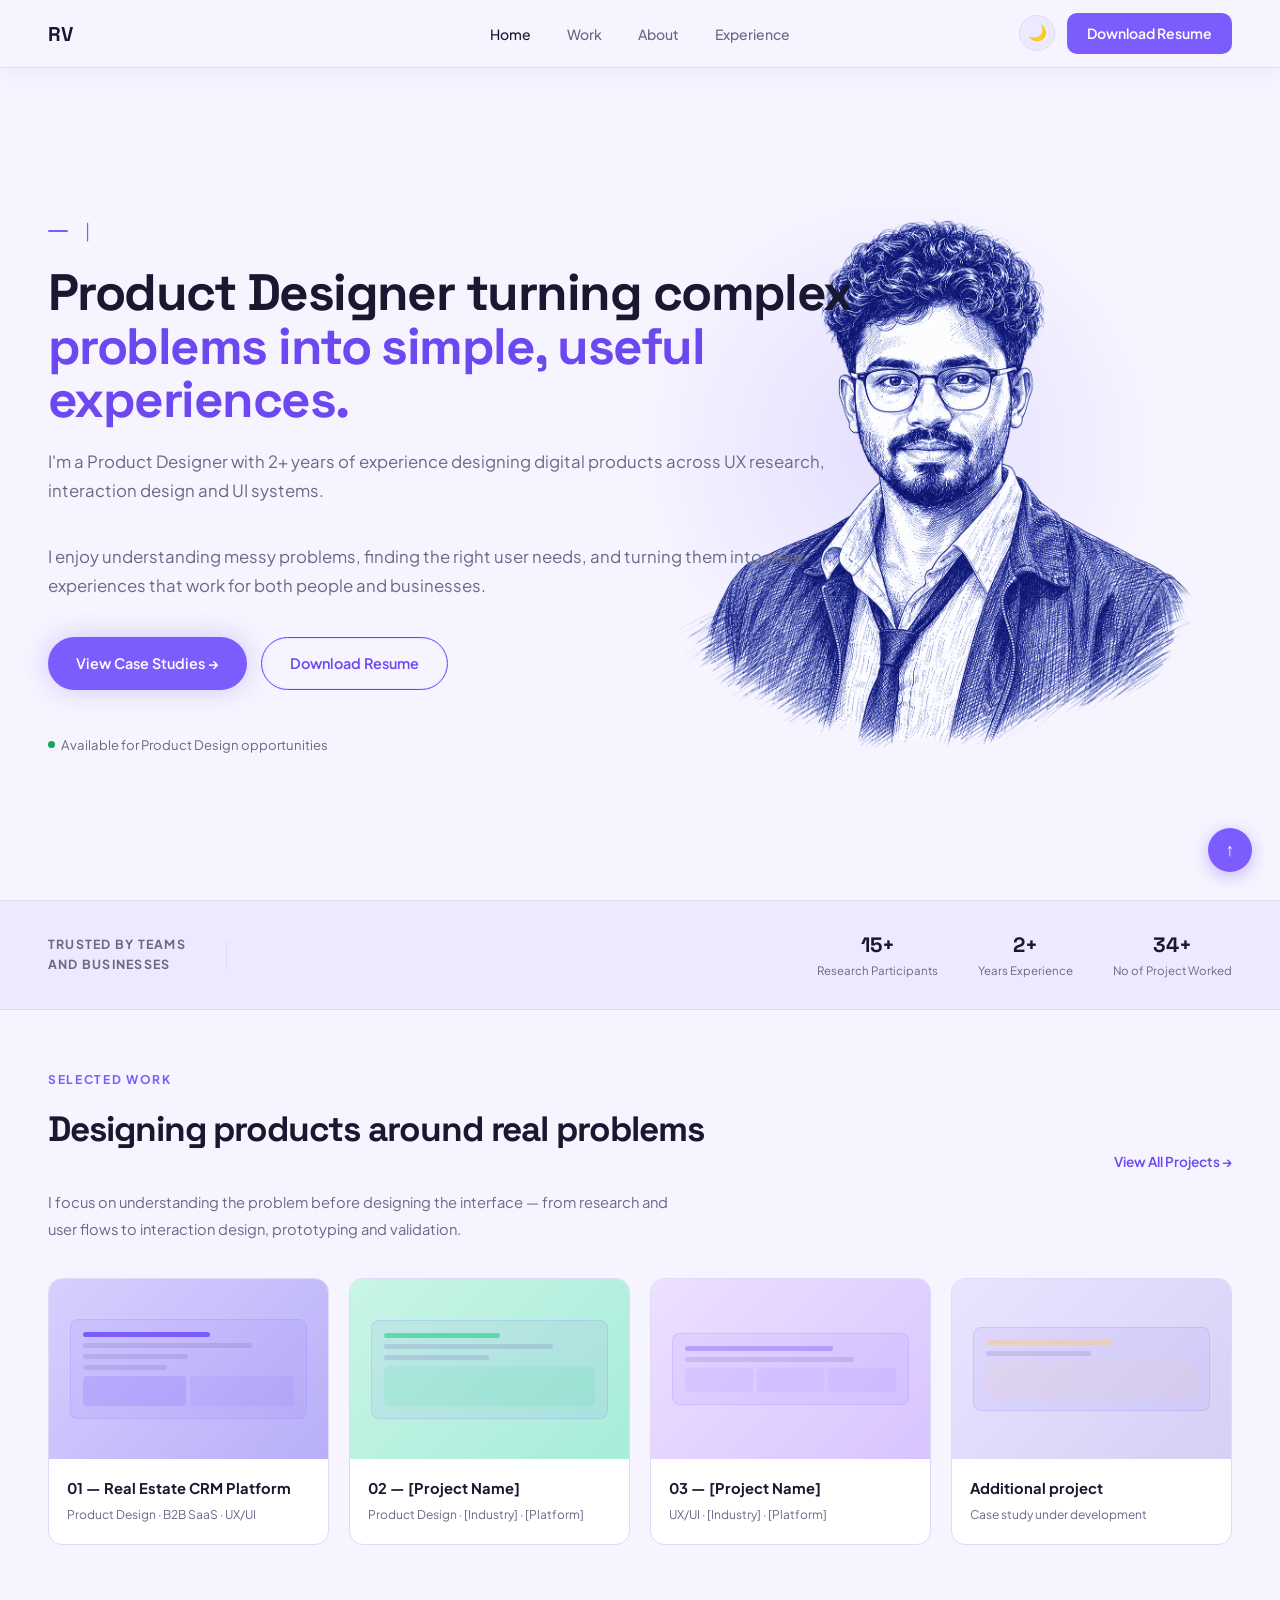
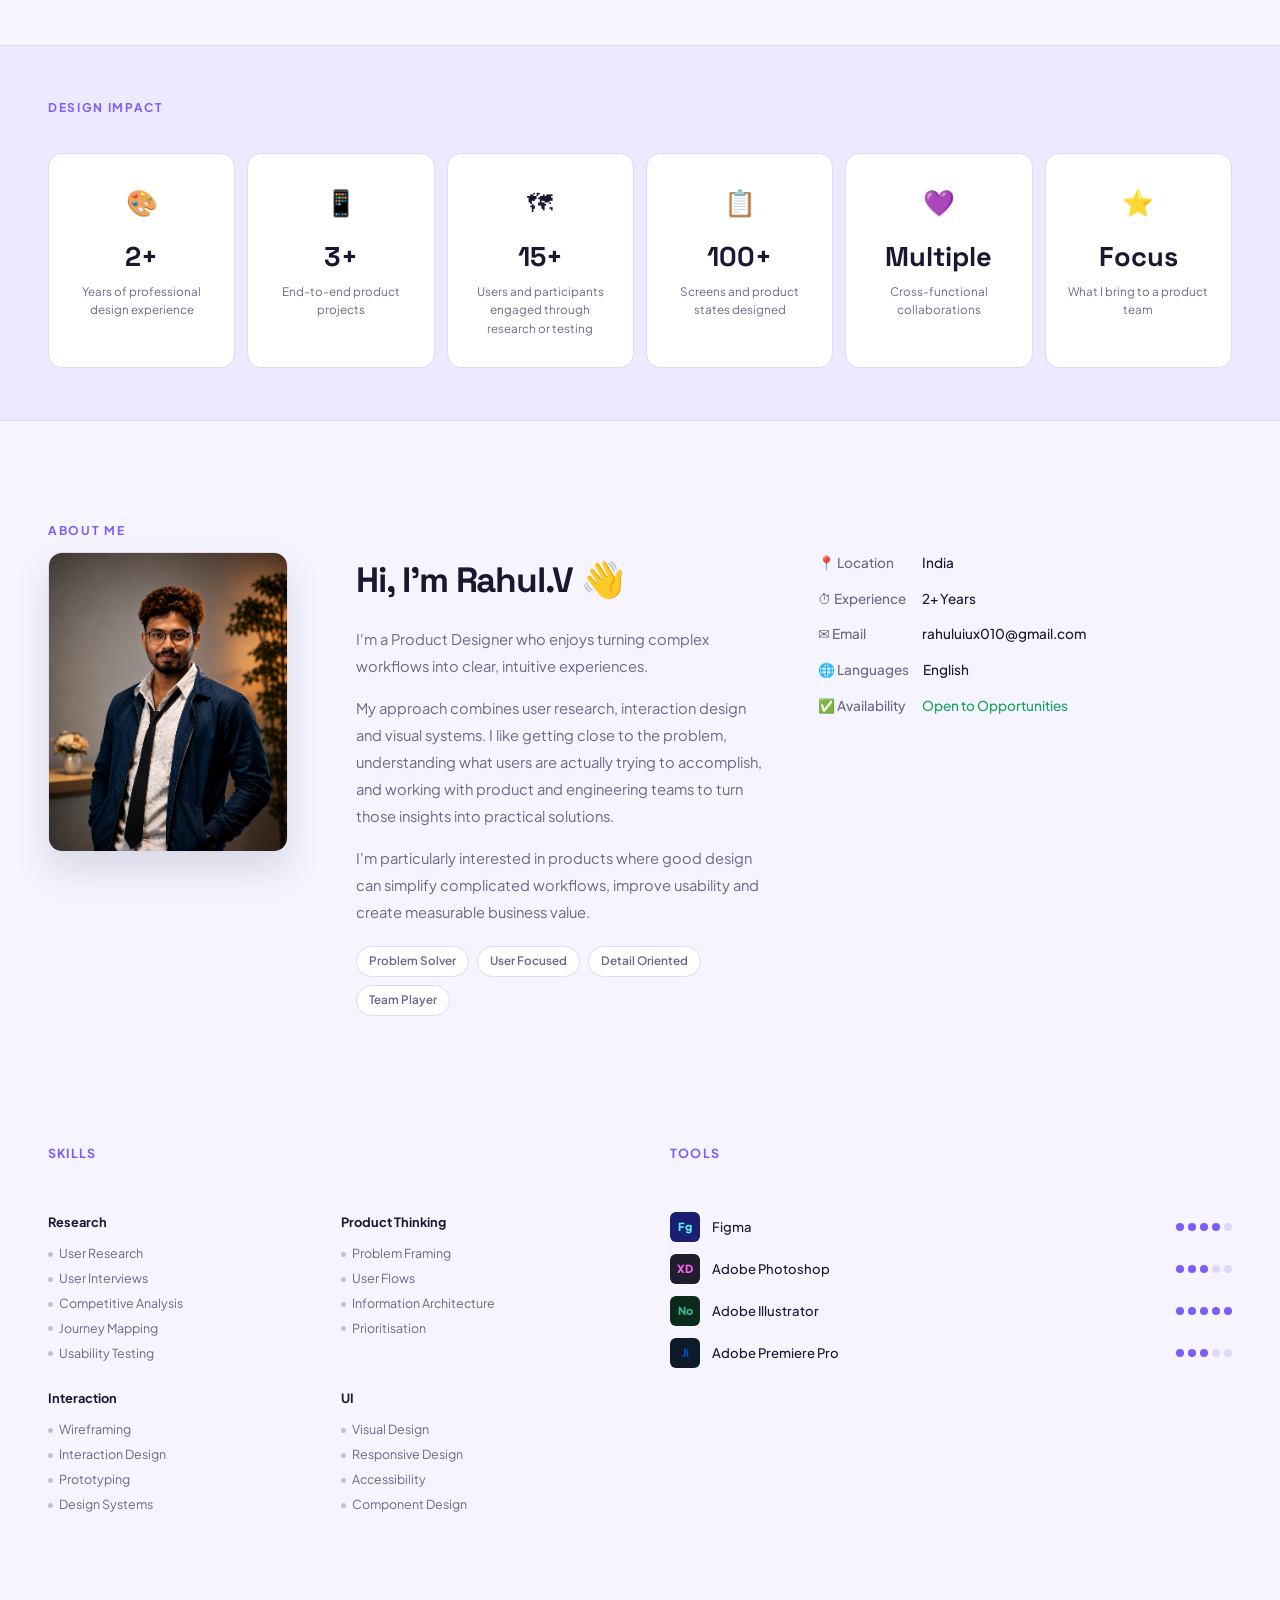
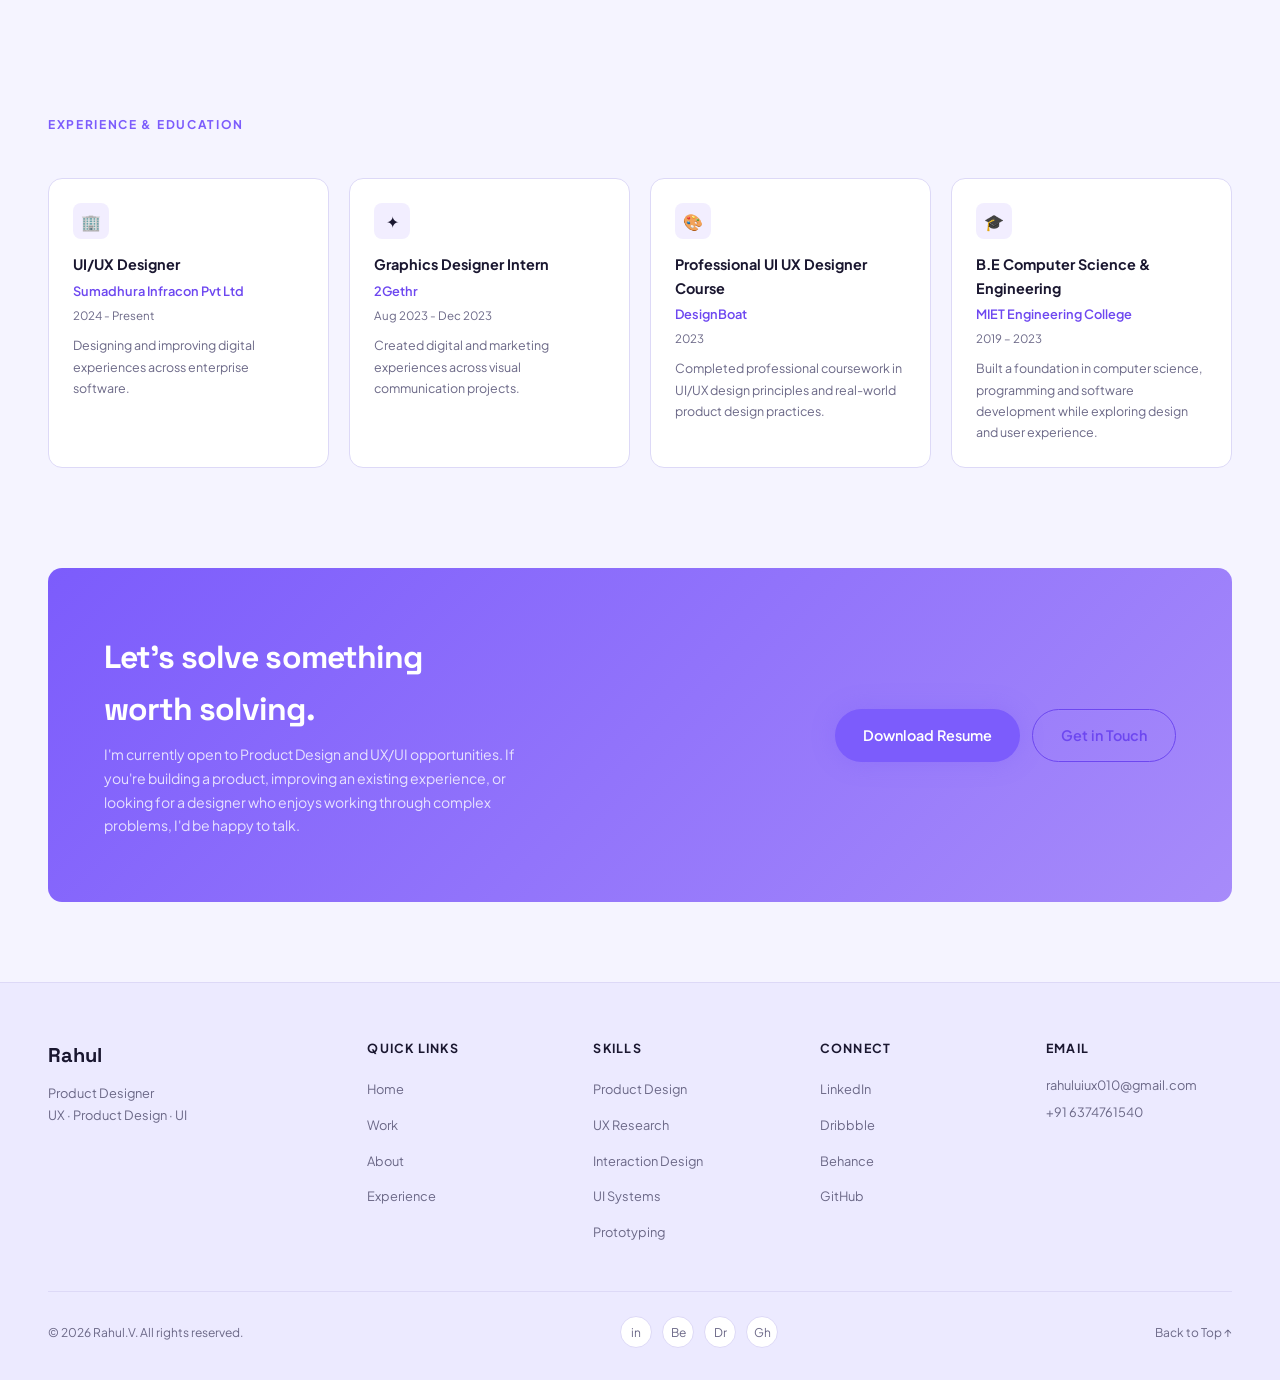
==== index.html @ 40b72f88 "dark and light theme" ====
<!DOCTYPE html>
<html lang="en">
<head>
<meta charset="UTF-8">
<meta name="viewport" content="width=device-width, initial-scale=1.0">
<title>Rahul.V — Product Designer</title>
<link rel="preconnect" href="https://fonts.googleapis.com">
<link rel="preconnect" href="https://fonts.gstatic.com" crossorigin>
<link href="https://fonts.googleapis.com/css2?family=Plus+Jakarta+Sans:wght@300;400;500;600;700;800;900&family=Space+Grotesk:wght@600;700;800&display=swap" rel="stylesheet">
<style>
  *, *::before, *::after { box-sizing: border-box; margin: 0; padding: 0; }

  :root {
    --bg: #0a0a0f;
    --surface: #12121a;
    --card: #18181f;
    --border: #222230;
    --accent: #7c5cfc;
    --accent-soft: #a78bfa;
    --accent-glow: rgba(124,92,252,0.18);
    --text: #f0eeff;
    --muted: #8b8aa0;
    --dim: #3d3c55;
    --green: #22d47c;
    --white: #ffffff;
    --font-display: 'Space Grotesk', sans-serif;
    --font-body: 'Plus Jakarta Sans', sans-serif;
    --radius: 14px;
    --radius-sm: 8px;
    --nav-bg: rgba(10,10,15,0.85);
    --shadow: rgba(0,0,0,0.3);
  }

  [data-theme="light"] {
    --bg: #f5f4ff;
    --surface: #eceaff;
    --card: #ffffff;
    --border: #ddd9f7;
    --accent: #7c5cfc;
    --accent-soft: #6d47f0;
    --accent-glow: rgba(124,92,252,0.10);
    --text: #1a1730;
    --muted: #6b6887;
    --dim: #c4bfdf;
    --green: #16a35a;
    --nav-bg: rgba(245,244,255,0.88);
    --shadow: rgba(124,92,252,0.08);
  }

  /* LIGHT THEME OVERRIDES */
  [data-theme="light"] .dashboard-mock { background: #f0eeff; border-color: var(--border); }
  [data-theme="light"] .dash-card { background: #fff; }
  [data-theme="light"] .dash-chart { background: #fff; }
  [data-theme="light"] .work-thumb.blue { background: linear-gradient(135deg, #d6d0ff 0%, #b8aff7 100%); }
  [data-theme="light"] .work-thumb.teal { background: linear-gradient(135deg, #c8f5e6 0%, #a8ecda 100%); }
  [data-theme="light"] .work-thumb.purple { background: linear-gradient(135deg, #ede0ff 0%, #d9c4ff 100%); }
  [data-theme="light"] .work-thumb.dark { background: linear-gradient(135deg, #e8e5ff 0%, #d5d0f5 100%); }
  [data-theme="light"] .mock-screen { background: rgba(124,92,252,0.08); border-color: rgba(124,92,252,0.15); }
  [data-theme="light"] .mock-bar { background: rgba(100,90,160,0.18); }
  [data-theme="light"] .highlights-bar { background: #eceaff; }
  [data-theme="light"] .case-preview { background: #eceaff; }
  [data-theme="light"] nav { box-shadow: 0 1px 24px var(--shadow); }
  [data-theme="light"] .hero-bg-circle { background: radial-gradient(circle, rgba(124,92,252,0.15) 0%, transparent 70%); }
  [data-theme="light"] footer { background: #eceaff; }
  [data-theme="light"] .trust-bar { background: #eceaff; }
  body {
    background: var(--bg); color: var(--text);
    font-family: var(--font-body); line-height: 1.6; overflow-x: hidden;
    transition: background 0.35s ease, color 0.35s ease;
  }
  *, *::before, *::after { transition: background-color 0.35s ease, border-color 0.35s ease, color 0.35s ease; }

  /* NAV */
  nav {
    position: fixed; top: 0; left: 0; right: 0; z-index: 100;
    display: flex; align-items: center; justify-content: space-between;
    padding: 0 48px; height: 68px;
    background: var(--nav-bg);
    backdrop-filter: blur(16px);
    border-bottom: 1px solid var(--border);
  }
  .nav-logo { font-family: var(--font-display); font-size: 1.25rem; font-weight: 800; color: var(--text); letter-spacing: -0.02em; }
  .nav-links {
    position: absolute; left: 50%; transform: translateX(-50%);
    display: flex; gap: 36px; list-style: none; white-space: nowrap;
  }
  .nav-links a { text-decoration: none; color: var(--muted); font-size: 0.875rem; font-weight: 500; transition: color 0.2s; }
  .nav-links a:hover { color: var(--text); }
  .nav-links a.active { color: var(--text); }
  .nav-cta {
    display: flex; align-items: center; gap: 12px;
  }
  .btn-talk {
    background: var(--accent); color: #fff; border: none; padding: 9px 20px; border-radius: 10px;
    font-size: 0.875rem; font-weight: 600; cursor: pointer; text-decoration: none; transition: opacity 0.2s;
  }
  .nav-cta .btn-talk, .nav-cta .btn-talk:hover { color: #fff; }
  .btn-talk:hover { opacity: 0.85; }
  .theme-btn {
    width: 36px; height: 36px; border-radius: 50%; border: 1px solid var(--border);
    background: var(--surface); color: var(--muted); cursor: pointer; font-size: 0.95rem;
    display: flex; align-items: center; justify-content: center; transition: border-color 0.2s;
  }
  .theme-btn:hover { border-color: var(--accent); }

  /* HERO */
  .hero {
    min-height: 100vh; display: flex; align-items: center;
    padding: 0 48px; padding-top: 68px;
    position: relative; overflow: hidden;
  }
  .hero-bg-circle {
    position: absolute; right: 120px; top: 50%; transform: translateY(-50%);
    width: 520px; height: 520px; border-radius: 50%;
    background: radial-gradient(circle, rgba(124,92,252,0.22) 0%, transparent 70%);
    pointer-events: none;
  }
  .hero-content { max-width: 900px; z-index: 2; }
  .hero-image {
    position: absolute; right: 40px; top: 50%; transform: translateY(calc(-50% + 34px));
    width: min(50vw, 620px); height: 800px; z-index: 1;
    border-radius: var(--radius);
    overflow: hidden;
  }
  .hero-image img { width: 100%; height: 100%; display: block; object-fit: contain; object-position: center center; }
  .hero-eyebrow {
    display: inline-flex; align-items: center; gap: 8px;
    font-size: 1.125rem; font-weight: 600; color: var(--accent-soft);
    text-transform: uppercase; letter-spacing: 0.12em; margin-bottom: 20px;
  }
  .hero-eyebrow::before { content: ''; width: 20px; height: 2px; background: var(--accent); border-radius: 2px; }
  .hero-h1 {
    font-family: var(--font-display); font-size: clamp(2.3rem, 4vw, 3.4rem);
    font-weight: 800; line-height: 1.05; letter-spacing: -0.03em;
    color: var(--text); margin-bottom: 20px;
  }
  .hero-h1 .hero-lead { color: var(--text); white-space: nowrap; }
  .hero-h1 .hero-highlight { color: var(--accent-soft); }
  .hero-desc { font-size: 1.05rem; color: var(--muted); max-width: 800px; margin-bottom: 36px; line-height: 1.75; }
  .hero-actions { display: flex; gap: 14px; flex-wrap: wrap; margin-bottom: 44px; }
  .btn-primary {
    background: var(--accent); color: #fff; padding: 14px 28px;
    border-radius: 40px; font-size: 0.9rem; font-weight: 600;
    text-decoration: none; display: inline-flex; align-items: center; gap: 8px;
    transition: transform 0.2s, box-shadow 0.2s;
    box-shadow: 0 0 24px rgba(124,92,252,0.3);
  }
  .btn-primary:hover { transform: translateY(-2px); box-shadow: 0 4px 32px rgba(124,92,252,0.45); }
  .btn-secondary {
    background: transparent; color: var(--accent-soft); padding: 14px 28px;
    border-radius: 40px; font-size: 0.9rem; font-weight: 600;
    text-decoration: none; border: 1px solid var(--accent-soft);
    display: inline-flex; align-items: center; gap: 8px;
    transition: border-color 0.2s, background 0.2s, color 0.2s, box-shadow 0.2s;
    box-shadow: inset 0 0 0 1px rgba(167,139,250,0.15);
  }
  .btn-secondary:hover {
    border-color: var(--accent);
    background: rgba(124,92,252,0.12);
    color: #fff;
    box-shadow: 0 8px 20px rgba(124,92,252,0.25);
  }
  .hero-download:hover {
    background:#7c5cfc;
    border-color: #7c5cfc;
    color: #fff;
  }
  .btn-secondary:active {
    background: var(--accent);
    color: #fff;
    border-color: rgba(255,255,255,0.95);
  }
  .hero-meta { display: flex; gap: 24px; flex-wrap: wrap; }
  .hero-meta-item { display: flex; align-items: center; gap: 6px; font-size: 0.82rem; color: var(--muted); }
  .hero-meta-item .dot { width: 7px; height: 7px; border-radius: 50%; background: var(--green); }
  .hero-stats {
    position: absolute; right: 48px; bottom: 80px; display: flex; flex-direction: column; gap: 14px; z-index: 2;
    align-items: flex-end;
  }
  .hero-stat-card {
    background: var(--card); border: 1px solid var(--border); border-radius: var(--radius-sm);
    padding: 14px 20px; text-align: center; min-width: 130px; width: 140px; height: 84px;
    backdrop-filter: blur(8px);
    display: flex; flex-direction: column; align-items: center; justify-content: center;
  }
  .hero-stat-card .num { font-family: var(--font-display); font-size: 1.8rem; font-weight: 800; color: var(--text); }
  .hero-stat-card .label { font-size: 0.72rem; color: var(--muted); margin-top: 2px; }
  #featured { display: none; }

  /* TRUST BAR */
  .trust-bar {
    background: var(--surface); border-top: 1px solid var(--border); border-bottom: 1px solid var(--border);
    padding: 28px 48px; display: flex; align-items: center; gap: 40px; flex-wrap: wrap; overflow: hidden;
  }
  .trust-label { font-size: 0.78rem; font-weight: 700; color: var(--muted); text-transform: uppercase; letter-spacing: 0.1em; white-space: nowrap; }
  .trust-logos { display: flex; gap: 32px; align-items: center; flex-wrap: wrap; }
  .trust-logo { font-size: 0.88rem; font-weight: 600; color: var(--dim); letter-spacing: -0.01em; }
  .trust-divider { width: 1px; height: 28px; background: var(--border); }
  .trust-stats { display: flex; gap: 40px; margin-left: auto; }
  .trust-stat { text-align: center; }
  .trust-stat .n { font-family: var(--font-display); font-size: 1.3rem; font-weight: 800; color: var(--text); }
  .trust-stat .l { font-size: 0.72rem; color: var(--muted); }

  /* SECTIONS */
  section { padding: 100px 48px; }
  .section-eyebrow {
    font-size: 0.75rem; font-weight: 700; color: var(--accent); text-transform: uppercase;
    letter-spacing: 0.14em; margin-bottom: 12px; display: block;
  }
  .section-title { font-family: var(--font-display); font-size: 2.2rem; font-weight: 800; letter-spacing: -0.03em; margin-bottom: 16px; }
  .section-row { display: flex; justify-content: space-between; align-items: flex-end; margin-bottom: 44px; }
  .view-all { color: var(--accent-soft); font-size: 0.85rem; font-weight: 600; text-decoration: none; display: flex; align-items: center; gap: 6px; transition: gap 0.2s; }
  .view-all:hover { gap: 10px; }

  /* CASE STUDY FEATURED */
  .featured-case {
    background: var(--card); border: 1px solid var(--border); border-radius: var(--radius);
    display: grid; grid-template-columns: 1fr 1.2fr; gap: 0; overflow: hidden;
    margin-top: 0;
  }
  .case-info { padding: 52px 48px; }
  .case-tags { display: flex; gap: 8px; margin-bottom: 20px; flex-wrap: wrap; }
  .tag {
    padding: 4px 12px; border-radius: 20px; font-size: 0.73rem; font-weight: 600;
    background: var(--accent-glow); color: var(--accent-soft); border: 1px solid rgba(124,92,252,0.2);
  }
  .case-title { font-family: var(--font-display); font-size: 2rem; font-weight: 800; letter-spacing: -0.03em; margin-bottom: 14px; }
  .case-desc { color: var(--muted); font-size: 0.92rem; line-height: 1.8; margin-bottom: 32px; }
  .case-metrics { display: flex; gap: 36px; margin-bottom: 36px; }
  .metric .pct { font-family: var(--font-display); font-size: 1.8rem; font-weight: 800; color: var(--accent-soft); }
  .metric .desc { font-size: 0.72rem; color: var(--muted); margin-top: 2px; }
  .btn-outline {
    display: inline-flex; align-items: center; gap: 8px;
    border: 1px solid var(--border); border-radius: 40px; padding: 11px 22px;
    color: var(--text); text-decoration: none; font-size: 0.85rem; font-weight: 600;
    transition: border-color 0.2s, background 0.2s;
  }
  .btn-outline:hover { border-color: var(--accent); background: var(--accent-glow); }
  .case-preview {
    background: var(--surface); display: flex; align-items: center; justify-content: center;
    min-height: 380px; padding: 32px;
  }
  .dashboard-mock {
    background: #0f0f18; border-radius: 10px; padding: 20px; width: 100%; max-width: 380px;
    border: 1px solid var(--border); font-size: 0.75rem;
  }
  .dash-header { display: flex; justify-content: space-between; align-items: center; margin-bottom: 16px; }
  .dash-title { font-weight: 700; font-size: 0.9rem; }
  .dash-grid { display: grid; grid-template-columns: 1fr 1fr; gap: 10px; margin-bottom: 14px; }
  .dash-card { background: var(--card); border-radius: 8px; padding: 12px; border: 1px solid var(--border); }
  .dash-card .val { font-family: var(--font-display); font-size: 1.2rem; font-weight: 800; }
  .dash-card .lbl { font-size: 0.65rem; color: var(--muted); margin-top: 2px; }
  .dash-card .up { font-size: 0.62rem; color: var(--green); }
  .dash-chart { height: 60px; background: var(--card); border-radius: 8px; border: 1px solid var(--border); display: flex; align-items: flex-end; justify-content: space-around; padding: 8px 10px; }
  .bar { background: var(--accent); border-radius: 3px 3px 0 0; width: 12px; transition: height 0.3s; }

  /* WORK GRID */
  .work-grid { display: grid; grid-template-columns: repeat(4, 1fr); gap: 20px; }
  .work-card {
    background: var(--card); border: 1px solid var(--border); border-radius: var(--radius);
    overflow: hidden; transition: transform 0.25s, border-color 0.25s;
    cursor: pointer;
  }
  .work-card:hover { transform: translateY(-5px); border-color: var(--accent); }
  .work-thumb {
    height: 180px; display: flex; align-items: center; justify-content: center;
    position: relative; overflow: hidden;
  }
  .work-thumb.blue { background: linear-gradient(135deg, #1a1a3e 0%, #0d1b5c 100%); }
  .work-thumb.teal { background: linear-gradient(135deg, #0d2e2e 0%, #0a3d3d 100%); }
  .work-thumb.purple { background: linear-gradient(135deg, #1a0d3e 0%, #2d1064 100%); }
  .work-thumb.dark { background: linear-gradient(135deg, #0d0d1a 0%, #1a1a2e 100%); }
  .mock-screen {
    width: 85%; background: rgba(255,255,255,0.06); border-radius: 8px;
    padding: 12px; border: 1px solid rgba(255,255,255,0.08);
  }
  .mock-bar { height: 5px; background: rgba(255,255,255,0.1); border-radius: 3px; margin-bottom: 6px; }
  .mock-bar.accent { background: var(--accent); width: 60%; }
  .mock-bar.w80 { width: 80%; }
  .mock-bar.w50 { width: 50%; }
  .mock-bar.w40 { width: 40%; }
  .work-info { padding: 18px 18px 20px; }
  .work-name { font-weight: 700; font-size: 0.92rem; margin-bottom: 4px; }
  .work-type { font-size: 0.75rem; color: var(--muted); }

  /* HIGHLIGHTS BAR */
  .highlights-bar {
    background: var(--surface); border-top: 1px solid var(--border); border-bottom: 1px solid var(--border);
    padding: 52px 48px;
  }
  .highlights-eyebrow { margin-bottom: 36px; }
  .highlights-grid { display: grid; grid-template-columns: repeat(6, 1fr); gap: 12px; }
  .highlight-card {
    background: var(--card); border: 1px solid var(--border); border-radius: var(--radius);
    padding: 28px 20px; text-align: center; transition: border-color 0.2s;
  }
  .highlight-card:hover { border-color: var(--accent); }
  .highlight-icon { font-size: 1.6rem; margin-bottom: 12px; }
  .highlight-num { font-family: var(--font-display); font-size: 1.7rem; font-weight: 800; color: var(--text); }
  .highlight-label { font-size: 0.73rem; color: var(--muted); margin-top: 4px; }

  
  .step-icon {
    width: 48px; height: 48px; border-radius: 50%;
    background: var(--card); border: 1px solid var(--border);
    display: flex; align-items: center; justify-content: center; font-size: 1.1rem;
    margin: 0 auto 12px;
  }
  .step-num { font-size: 0.65rem; color: var(--accent); font-weight: 700; margin-bottom: 6px; }
  .step-title { font-size: 0.82rem; font-weight: 700; margin-bottom: 6px; }
  .step-desc { font-size: 0.7rem; color: var(--muted); line-height: 1.5; }

  /* ABOUT */
  .about-grid { display: grid; grid-template-columns: 260px 1fr 1fr; gap: 48px; align-items: start; }
  .about-photo {
    width: 240px; height: 300px; background: linear-gradient(160deg, var(--accent-glow), var(--surface));
    border-radius: var(--radius); border: 1px solid var(--border);
    display: flex; align-items: flex-end; justify-content: center; overflow: hidden; padding: 0;
    position: relative;
    box-shadow: 0 18px 36px rgba(15, 23, 42, 0.12);
  }
  .about-photo img {
    width: 100%; height: 100%; object-fit: cover; display: block;
    object-position: center top;
    filter: saturate(1.05) contrast(1.02);
  }
  .about-photo-inner {
    width: 100%; height: 100%; background: linear-gradient(180deg, transparent 40%, rgba(124,92,252,0.15));
    display: flex; align-items: center; justify-content: center;
    font-size: 5rem;
  }
  .about-text p { color: var(--muted); font-size: 0.92rem; line-height: 1.85; margin-bottom: 14px; }
  .about-badges { display: flex; gap: 8px; flex-wrap: wrap; margin: 20px 0 28px; }
  .badge {
    padding: 5px 12px; border-radius: 20px; font-size: 0.73rem; font-weight: 600;
    background: var(--card); border: 1px solid var(--border); color: var(--muted);
  }
  .about-meta { display: flex; flex-direction: column; gap: 14px; }
  .meta-row { display: flex; gap: 14px; align-items: center; font-size: 0.85rem; }
  .meta-key { color: var(--muted); min-width: 90px; font-weight: 500; }
  .meta-val { color: var(--text); font-weight: 500; }
  .avail { color: var(--green); }

  /* SKILLS */
  .skills-section { padding-top: 0; }
  .skills-cols { display: grid; grid-template-columns: 1fr 1fr; gap: 60px; }
  .skills-group-title { font-size: 0.78rem; font-weight: 700; color: var(--accent); text-transform: uppercase; letter-spacing: 0.1em; margin-bottom: 24px; }
  .skill-cols-inner { display: grid; grid-template-columns: 1fr 1fr; gap: 24px; }
  .skill-cat-title { font-size: 0.8rem; font-weight: 700; margin-bottom: 12px; color: var(--text); }
  .skill-list { display: flex; flex-direction: column; gap: 5px; }
  .skill-item { font-size: 0.78rem; color: var(--muted); display: flex; align-items: center; gap: 6px; }
  .skill-item::before { content: ''; width: 5px; height: 5px; border-radius: 50%; background: var(--dim); flex-shrink: 0; }
  .tools-grid { display: flex; flex-direction: column; gap: 12px; }
  .tool-row { display: flex; align-items: center; gap: 12px; }
  .tool-icon { width: 30px; height: 30px; border-radius: 6px; display: flex; align-items: center; justify-content: center; font-size: 0.9rem; font-weight: 800; flex-shrink: 0; }
  .tool-name { font-size: 0.82rem; font-weight: 500; flex: 1; }
  .tool-dots { display: flex; gap: 4px; }
  .dot-filled { width: 8px; height: 8px; border-radius: 50%; background: var(--accent); }
  .dot-empty { width: 8px; height: 8px; border-radius: 50%; background: var(--border); }

  /* EXPERIENCE */
  .exp-grid { display: grid; grid-template-columns: repeat(4, 1fr); gap: 20px; margin-top: 44px; }
  .exp-card {
    background: var(--card); border: 1px solid var(--border); border-radius: var(--radius); padding: 24px;
    transition: border-color 0.2s;
  }
  .exp-card:hover { border-color: var(--accent); }
  .exp-icon { width: 36px; height: 36px; border-radius: 8px; background: var(--accent-glow); display: flex; align-items: center; justify-content: center; margin-bottom: 14px; font-size: 1rem; }
  .exp-role { font-weight: 700; font-size: 0.9rem; margin-bottom: 4px; }
  .exp-company { font-size: 0.8rem; color: var(--accent-soft); font-weight: 600; margin-bottom: 6px; }
  .exp-period { font-size: 0.72rem; color: var(--muted); margin-bottom: 10px; }
  .exp-desc { font-size: 0.78rem; color: var(--muted); line-height: 1.7; }

  /* TESTIMONIALS */
  .testi-grid { display: grid; grid-template-columns: repeat(3, 1fr); gap: 20px; margin-top: 44px; }
  .testi-card {
    background: var(--card); border: 1px solid var(--border); border-radius: var(--radius); padding: 28px;
    transition: border-color 0.2s;
  }
  .testi-card:hover { border-color: var(--accent); }
  .testi-quote { font-size: 0.88rem; color: var(--muted); line-height: 1.8; margin-bottom: 22px; font-style: italic; }
  .testi-footer { display: flex; align-items: center; justify-content: space-between; }
  .testi-person { display: flex; align-items: center; gap: 10px; }
  .testi-avatar { width: 36px; height: 36px; border-radius: 50%; background: var(--accent-glow); border: 1px solid var(--accent); display: flex; align-items: center; justify-content: center; font-size: 0.8rem; font-weight: 700; color: var(--accent-soft); }
  .testi-name { font-size: 0.82rem; font-weight: 700; }
  .testi-role { font-size: 0.7rem; color: var(--muted); }
  .testi-company { font-size: 0.72rem; color: var(--muted); font-weight: 600; }

  /* CTA SECTION */
  .cta-section {
    background: linear-gradient(135deg, var(--accent) 0%, #a78bfa 100%);
    margin: 0 48px 80px; border-radius: var(--radius);
    padding: 64px 56px; display: flex; align-items: center; justify-content: space-between;
    gap: 32px; flex-wrap: wrap;
  }
  .cta-title { font-family: var(--font-display); font-size: 2rem; font-weight: 800; letter-spacing: -0.03em; color: #fff; }
  .cta-sub { font-size: 0.88rem; color: rgba(255,255,255,0.8); margin-top: 8px; max-width: 440px; line-height: 1.7; }
  .cta-btns { display: flex; gap: 12px; flex-shrink: 0; }
  .btn-white {
    background: #fff; color: var(--accent); padding: 13px 24px; border-radius: 40px;
    font-size: 0.88rem; font-weight: 700; text-decoration: none; display: flex; align-items: center; gap: 8px;
    transition: transform 0.2s;
  }
  .btn-white:hover { transform: translateY(-2px); }
  .btn-ghost-white {
    background: rgba(255,255,255,0.15); color: #fff; padding: 13px 24px; border-radius: 40px;
    font-size: 0.88rem; font-weight: 600; text-decoration: none; border: 1px solid rgba(255,255,255,0.3);
    display: flex; align-items: center; gap: 8px; transition: background 0.2s;
  }
  .btn-ghost-white:hover { background: rgba(255,255,255,0.25); }

  /* FOOTER */
  footer {
    background: var(--surface); border-top: 1px solid var(--border);
    padding: 56px 48px 32px;
  }
  .footer-top { display: grid; grid-template-columns: 1.5fr 1fr 1fr 1fr 1fr; gap: 40px; margin-bottom: 48px; }
  .footer-brand .logo { font-family: var(--font-display); font-size: 1.25rem; font-weight: 800; margin-bottom: 12px; }
  .footer-brand p { font-size: 0.8rem; color: var(--muted); line-height: 1.7; }
  .footer-col h4 { font-size: 0.78rem; font-weight: 700; text-transform: uppercase; letter-spacing: 0.1em; color: var(--text); margin-bottom: 16px; }
  .footer-col ul { list-style: none; display: flex; flex-direction: column; gap: 10px; }
  .footer-col ul li a { font-size: 0.8rem; color: var(--muted); text-decoration: none; transition: color 0.2s; }
  .footer-col ul li a:hover { color: var(--accent-soft); }
  .footer-contact p { font-size: 0.8rem; color: var(--muted); margin-bottom: 6px; }
  .footer-bottom { display: flex; justify-content: space-between; align-items: center; padding-top: 24px; border-top: 1px solid var(--border); }
  .footer-bottom p { font-size: 0.75rem; color: var(--muted); }
  .social-links { display: flex; gap: 10px; }
  .social-btn {
    width: 32px; height: 32px; border-radius: 50%;
    border: 1px solid var(--border); background: var(--card);
    display: flex; align-items: center; justify-content: center;
    font-size: 0.75rem; color: var(--muted); text-decoration: none;
    transition: border-color 0.2s, color 0.2s;
  }
  .social-btn:hover { border-color: var(--accent); color: var(--accent-soft); }

  /* BACK TO TOP */
  .back-top {
    position: fixed; bottom: 28px; right: 28px;
    width: 44px; height: 44px; border-radius: 50%;
    background: var(--accent); color: #fff; border: none; cursor: pointer;
    font-size: 1.1rem; display: flex; align-items: center; justify-content: center;
    box-shadow: 0 4px 16px rgba(124,92,252,0.4); transition: transform 0.2s;
    z-index: 50;
  }
  .back-top:hover { transform: translateY(-3px); }

  /* TYPEWRITER CURSOR */
  .cursor {
    display: inline-block;
    color: var(--accent);
    animation: blink 0.7s step-end infinite;
    font-weight: 300;
    margin-left: 1px;
  }
  @keyframes blink {
    0%, 100% { opacity: 1; }
    50%       { opacity: 0; }
  }

  /* RESPONSIVE */
  @media (max-width: 1200px) and (min-width: 901px) {
    nav { padding: 0 32px; }
    .nav-links { gap: 22px; }
    .hero { padding-left: 32px; padding-right: 32px; }
    .hero-content { max-width: 58%; }
    .hero-image { right: 24px; width: min(40vw, 500px); height: 680px; }
    .hero-h1 { font-size: clamp(2.1rem, 3.6vw, 3rem); }
    .hero-h1 .hero-lead { white-space: normal; }
    section { padding-left: 32px; padding-right: 32px; }
    .work-grid { grid-template-columns: repeat(2, 1fr); }
    .highlights-grid { grid-template-columns: repeat(3, 1fr); }
    .exp-grid { grid-template-columns: repeat(2, 1fr); }
    .footer-top { grid-template-columns: 1.5fr repeat(2, 1fr); }
  }

  @media (max-width: 900px) {
    nav { padding: 0 24px; }
    .nav-links { display: none; }
    .hero { flex-direction: column; justify-content: center; padding-top: 100px; padding-bottom: 48px; }
    .hero-content { max-width: 100%; }
    .hero-h1 .hero-lead { white-space: normal; }
    .hero-image { position: relative; right: auto; top: auto; transform: none; width: min(100%, 360px); height: 360px; margin: 36px auto 0; order: 2; }
    .hero { padding: 0 24px; padding-top: 68px; }
    .hero-stats { display: none; }
    section { padding: 70px 24px; }
    .work-grid { grid-template-columns: 1fr 1fr; }
    .highlights-grid { grid-template-columns: repeat(3, 1fr); }
    .process-steps { grid-template-columns: repeat(4, 1fr); }
    .about-grid { grid-template-columns: 1fr; }
    .skills-cols { grid-template-columns: 1fr; }
    .exp-grid { grid-template-columns: 1fr 1fr; }
    .testi-grid { grid-template-columns: 1fr; }
    .cta-section { margin: 0 24px 60px; }
    .footer-top { grid-template-columns: 1fr 1fr; }
    .featured-case { grid-template-columns: 1fr; }
    .trust-bar { padding: 20px 24px; }
    .trust-stats { margin-left: 0; }
    .section-title { font-size: 2rem; }
    .cta-section { padding: 48px 36px; }
    .footer-bottom { flex-wrap: wrap; gap: 18px; }
  }

  @media (max-width: 600px) {
    nav { height: 62px; padding: 0 16px; }
    .nav-logo { font-size: 1.1rem; }
    .nav-cta { gap: 0; }
    .btn-talk { padding: 8px 12px; font-size: 0.72rem; }
    .hero { min-height: auto; padding: 94px 16px 44px; align-items: stretch; }
    .hero-h1 { font-size: clamp(2rem, 9vw, 2.7rem); line-height: 1.1; }
    .hero-desc { font-size: 0.92rem; line-height: 1.65; margin-bottom: 22px; }
    .hero-actions { flex-direction: column; align-items: stretch; margin-bottom: 32px; }
    .hero-actions a { justify-content: center; width: 100%; }
    .hero-meta { gap: 10px; }
    .hero-meta-item { font-size: 0.75rem; }
    .hero-image { width: min(100%, 320px); height: 320px; margin-top: 28px; }
    .trust-bar { padding: 28px 16px; gap: 18px; }
    .trust-label { white-space: normal; font-size: 0.7rem; }
    .trust-divider { display: none; }
    .trust-stats { width: 100%; display: grid; grid-template-columns: repeat(2, 1fr); gap: 18px 10px; }
    section { padding: 56px 16px; }
    .section-row { align-items: flex-start; flex-direction: column; gap: 14px; margin-bottom: 28px; }
    .section-title { font-size: 1.7rem; line-height: 1.15; }
    .work-grid, .highlights-grid, .exp-grid, .skill-cols-inner { grid-template-columns: 1fr; }
    .work-thumb { height: 160px; }
    .highlights-bar { padding: 40px 16px; }
    .highlights-eyebrow { margin-bottom: 24px; }
    .highlight-card { padding: 22px 16px; }
    .about-grid { gap: 30px; }
    .about-photo { width: min(100%, 240px); margin: 0 auto; }
    .meta-row { align-items: flex-start; font-size: 0.78rem; }
    .meta-key { min-width: 78px; }
    .skills-cols { gap: 42px; }
    .tools-grid { gap: 16px; }
    .cta-section { margin: 0 16px 48px; padding: 40px 24px; align-items: stretch; }
    .cta-title { font-size: 1.7rem; line-height: 1.15; }
    .cta-sub { font-size: 0.82rem; }
    .cta-btns { flex-direction: column; }
    .cta-btns a { justify-content: center; }
    footer { padding: 44px 16px 24px; }
    .footer-top { grid-template-columns: 1fr; gap: 28px; margin-bottom: 32px; }
    .footer-bottom { align-items: flex-start; flex-direction: column; }
    .back-top { bottom: 18px; right: 18px; width: 40px; height: 40px; }
  }
</style>



</head>
<body>

<!-- NAV -->
<nav>
  <div class="nav-logo">RV</div>
  <ul class="nav-links">
    <li><a href="#hero" class="active">Home</a></li>
    <li><a href="#work">Work</a></li>
    <li><a href="#about">About</a></li>
    <li><a href="#experience">Experience</a></li>
  </ul>
  <div class="nav-cta">
    <button type="button" class="theme-btn" id="themeToggle" aria-label="Toggle color theme" title="Toggle color theme">☀️</button>
    <a href="Homepage/source/Rahul_6374761540.pdf" download="rahul_6374761540.pdf" class="btn-talk">Download Resume</a>
  </div>
</nav>

<!-- HERO -->
<section class="hero" id="hero">
  <div class="hero-bg-circle"></div>
  <div class="hero-content">
    <div class="hero-eyebrow">
      <span id="typewriter"></span><span class="cursor">|</span>  
    </div>
    <h1 class="hero-h1"><span class="hero-lead">Product Designer turning complex</span><br><span class="hero-highlight">problems into simple, useful experiences.</span></h1>
    <p class="hero-desc">I'm a Product Designer with 2+ years of experience designing digital products across UX research, interaction design and UI systems.</p>
    <p class="hero-desc">I enjoy understanding messy problems, finding the right user needs, and turning them into clear experiences that work for both people and businesses.</p>
    <div class="hero-actions">
      <a href="#work" class="btn-primary">View Case Studies →</a>
      <a href="Homepage/source/Rahul_6374761540.pdf" download="rahul_6374761540.pdf" class="btn-secondary hero-download">  Download Resume
</a>
    </div>
    <div class="hero-meta">
      <div class="hero-meta-item"><span class="dot"></span> Available for Product Design opportunities</div>
    </div>
  </div>
  <div class="hero-image">
    <img src="Homepage/source/Banner2.png" alt="Rahul, Product Designer">
  </div>
</section>

<!-- TRUST BAR -->
<div class="trust-bar">
  <span class="trust-label">Trusted by teams<br>and businesses</span>
  <div class="trust-divider"></div>
  
  <div class="trust-stats">
    <div class="trust-stat"><div class="n">15+</div><div class="l">Research Participants</div></div>
    <div class="trust-stat"><div class="n">2+</div><div class="l">Years Experience</div></div>
    <div class="trust-stat"><div class="n">34+</div><div class="l">No of Project Worked</div></div>
  </div>
</div>

<!-- FEATURED CASE STUDY -->
<section id="featured" style="padding-bottom: 60px;">
  <span class="section-eyebrow">✦ Featured Case Study</span>
  <div class="featured-case">
    <div class="case-info">
      <div class="case-tags">
        <span class="tag">B2B SaaS</span>
        <span class="tag">Dashboard</span>
        <span class="tag">CRM</span>
      </div>
      <h2 class="case-title">Real Estate CRM Platform</h2>
      <p class="case-desc">Real estate professionals were managing leads, properties and communication across disconnected workflows. I designed a CRM experience that brought these activities into one clearer, more efficient workflow.</p>
      <p class="case-desc"><strong>My role:</strong> UX Research, Information Architecture, User Flows, Interaction Design, UI Design and Prototyping.</p>
      <p class="case-desc"><strong>The challenge:</strong> How might we help real estate teams understand their pipeline, prioritise follow-ups and manage customer information without increasing cognitive load?</p>
      <p class="case-desc"><strong>Process:</strong> Research → Workflow Mapping → Information Architecture → Wireframes → Interaction Design → Prototype → Usability Testing → Final UI</p>
      <div class="case-metrics">
        <div class="metric"><div class="pct">35%</div><div class="desc">Projected increase<br>in conversion</div></div>
        <div class="metric"><div class="pct">40%</div><div class="desc">Projected reduction<br>in onboarding time</div></div>
        <div class="metric"><div class="pct">25%</div><div class="desc">Projected improvement<br>in productivity</div></div>
      </div>
      <a href="#" class="btn-outline">View Case Study ↗</a>
    </div>
    <div class="case-preview">
      <div class="dashboard-mock">
        <div class="dash-header">
          <span class="dash-title">Dashboard</span>
          <span style="font-size:0.7rem; color:var(--muted)">Rahul.V</span>
        </div>
        <div class="dash-grid">
          <div class="dash-card">
            <div class="val">2,450</div>
            <div class="lbl">Total Leads</div>
            <div class="up">+12.5%</div>
          </div>
          <div class="dash-card">
            <div class="val">8,920</div>
            <div class="lbl">Property Views</div>
            <div class="up">+18.2%</div>
          </div>
          <div class="dash-card">
            <div class="val">320</div>
            <div class="lbl">Deals Closed</div>
            <div class="up">+15.7%</div>
          </div>
          <div class="dash-card">
            <div class="val">₹24.8L</div>
            <div class="lbl">Revenue</div>
            <div class="up">+22.9%</div>
          </div>
        </div>
        <div class="dash-chart">
          <div class="bar" style="height:30px"></div>
          <div class="bar" style="height:40px"></div>
          <div class="bar" style="height:28px"></div>
          <div class="bar" style="height:50px"></div>
          <div class="bar" style="height:38px"></div>
          <div class="bar" style="height:55px; background: var(--accent-soft);"></div>
          <div class="bar" style="height:42px"></div>
        </div>
        <div style="margin-top:10px; font-size:0.65rem; color:var(--muted);">Leads Overview — Last 7 days</div>
      </div>
    </div>
  </div>
</section>

<!-- SELECTED WORK -->
<section id="work" style="padding-top: 60px;">
  <div class="section-row">
    <div>
      <span class="section-eyebrow">Selected Work</span>
      <h2 class="section-title">Designing products around real problems</h2>
    </div>
    <a href="#" class="view-all">View All Projects →</a>
  </div>
  <p class="case-desc" style="max-width:620px;margin-top:-28px;margin-bottom:36px;">I focus on understanding the problem before designing the interface — from research and user flows to interaction design, prototyping and validation.</p>
  <div class="work-grid">
    <div class="work-card" role="button" tabindex="0" onclick="window.open('CS1_FrontDesk/CS_Page.html', '_blank', 'noopener,noreferrer')" onkeydown="if (event.key === 'Enter' || event.key === ' ') { event.preventDefault(); window.open('CS1_FrontDesk/CS_Page.html', '_blank', 'noopener,noreferrer'); }" style="cursor:pointer;">
      <div class="work-thumb blue">
        <div class="mock-screen">
          <div class="mock-bar accent"></div>
          <div class="mock-bar w80"></div>
          <div class="mock-bar w50"></div>
          <div class="mock-bar w40"></div>
          <div style="display:grid;grid-template-columns:1fr 1fr;gap:4px;margin-top:6px">
            <div style="height:30px;background:rgba(124,92,252,0.2);border-radius:4px"></div>
            <div style="height:30px;background:rgba(124,92,252,0.1);border-radius:4px"></div>
          </div>
        </div>
      </div>
      <div class="work-info">
        <div class="work-name">01 — Real Estate CRM Platform</div>
        <div class="work-type">Product Design · B2B SaaS · UX/UI</div>
      </div>
    </div>
    <div class="work-card">
      <div class="work-thumb teal">
        <div class="mock-screen">
          <div class="mock-bar" style="background:rgba(34,212,124,0.6);width:55%"></div>
          <div class="mock-bar w80"></div>
          <div class="mock-bar w50"></div>
          <div style="height:40px;background:rgba(34,212,124,0.1);border-radius:6px;margin-top:6px"></div>
        </div>
      </div>
      <div class="work-info">
        <div class="work-name">02 — [Project Name]</div>
        <div class="work-type">Product Design · [Industry] · [Platform]</div>
      </div>
    </div>
    <div class="work-card">
      <div class="work-thumb purple">
        <div class="mock-screen">
          <div class="mock-bar" style="background:rgba(167,139,250,0.7);width:70%"></div>
          <div class="mock-bar w80"></div>
          <div style="display:grid;grid-template-columns:1fr 1fr 1fr;gap:4px;margin-top:6px">
            <div style="height:24px;background:rgba(167,139,250,0.15);border-radius:4px"></div>
            <div style="height:24px;background:rgba(167,139,250,0.15);border-radius:4px"></div>
            <div style="height:24px;background:rgba(167,139,250,0.15);border-radius:4px"></div>
          </div>
        </div>
      </div>
      <div class="work-info">
        <div class="work-name">03 — [Project Name]</div>
        <div class="work-type">UX/UI · [Industry] · [Platform]</div>
      </div>
    </div>
    <div class="work-card">
      <div class="work-thumb dark">
        <div class="mock-screen">
          <div class="mock-bar" style="background:rgba(255,200,100,0.4);width:60%"></div>
          <div class="mock-bar w50"></div>
          <div style="height:36px;background:rgba(255,200,100,0.08);border-radius:6px;margin-top:6px"></div>
        </div>
      </div>
      <div class="work-info">
        <div class="work-name">Additional project</div>
        <div class="work-type">Case study under development</div>
      </div>
    </div>
  </div>
</section>

<!-- DESIGN IMPACT -->
<div class="highlights-bar">
  <span class="section-eyebrow highlights-eyebrow">Design Impact</span>
  <div class="highlights-grid">
    <div class="highlight-card">
      <div class="highlight-icon">🎨</div>
      <div class="highlight-num">2+</div>
      <div class="highlight-label">Years of professional design experience</div>
    </div>
    <div class="highlight-card">
      <div class="highlight-icon">📱</div>
      <div class="highlight-num">3+</div>
      <div class="highlight-label">End-to-end product projects</div>
    </div>
    <div class="highlight-card">
      <div class="highlight-icon">🗺</div>
      <div class="highlight-num">15+</div>
      <div class="highlight-label">Users and participants engaged through research or testing</div>
    </div>
    <div class="highlight-card">
      <div class="highlight-icon">📋</div>
      <div class="highlight-num">100+</div>
      <div class="highlight-label">Screens and product states designed</div>
    </div>
    <div class="highlight-card">
      <div class="highlight-icon">💜</div>
      <div class="highlight-num">Multiple</div>
      <div class="highlight-label">Cross-functional collaborations</div>
    </div>
    <div class="highlight-card">
      <div class="highlight-icon">⭐</div>
      <div class="highlight-num">Focus</div>
      <div class="highlight-label">What I bring to a product team</div>
    </div>
  </div>
</div>




<!-- ABOUT -->
<section id="about">
  <span class="section-eyebrow">About Me</span>
  <div class="about-grid">
    <div>
      <div class="about-photo">
        <img src="Homepage/source/rahul.png" alt="Rahul">
      </div>
    </div>
    <div class="about-text">
      <h2 class="section-title" style="margin-bottom:18px;">Hi, I'm Rahul.V 👋</h2>
      <p>I'm a Product Designer who enjoys turning complex workflows into clear, intuitive experiences.</p>
      <p>My approach combines user research, interaction design and visual systems. I like getting close to the problem, understanding what users are actually trying to accomplish, and working with product and engineering teams to turn those insights into practical solutions.</p>
      <p>I'm particularly interested in products where good design can simplify complicated workflows, improve usability and create measurable business value.</p>
      <div class="about-badges">
        <span class="badge">Problem Solver</span>
        <span class="badge">User Focused</span>
        <span class="badge">Detail Oriented</span>
        <span class="badge">Team Player</span>
      </div>
  
    </div>
    <div class="about-meta">
      <div class="meta-row"><span class="meta-key">📍 Location</span><span class="meta-val">India</span></div>
      <div class="meta-row"><span class="meta-key">⏱ Experience</span><span class="meta-val">2+ Years</span></div>
      <div class="meta-row"><span class="meta-key">✉ Email</span><span class="meta-val">rahuluiux010@gmail.com</span></div>
      <div class="meta-row"><span class="meta-key">🌐 Languages</span><span class="meta-val">English </span></div>
      <div class="meta-row"><span class="meta-key">✅ Availability</span><span class="meta-val avail">Open to Opportunities</span></div>
    </div>
  </div>
</section>

<!-- SKILLS & TOOLS -->
<section class="skills-section" id="skills">
  <div class="skills-cols">
    <div>
      <div class="section-row" style="margin-bottom:24px;">
        <span class="skills-group-title">Skills</span>
      </div>
      <div class="skill-cols-inner">
        <div class="skill-category">
          <div class="skill-cat-title">Research</div>
          <div class="skill-list">
            <span class="skill-item">User Research</span>
            <span class="skill-item">User Interviews</span>
            <span class="skill-item">Competitive Analysis</span>
            <span class="skill-item">Journey Mapping</span>
            <span class="skill-item">Usability Testing</span>
          </div>
        </div>
        <div class="skill-category">
          <div class="skill-cat-title">Product Thinking</div>
          <div class="skill-list">
            <span class="skill-item">Problem Framing</span>
            <span class="skill-item">User Flows</span>
            <span class="skill-item">Information Architecture</span>
            <span class="skill-item">Prioritisation</span>
          </div>
        </div>
        <div class="skill-category">
          <div class="skill-cat-title">Interaction</div>
          <div class="skill-list">
            <span class="skill-item">Wireframing</span>
            <span class="skill-item">Interaction Design</span>
            <span class="skill-item">Prototyping</span>
            <span class="skill-item">Design Systems</span>
          </div>
        </div>
        <div class="skill-category">
          <div class="skill-cat-title">UI</div>
          <div class="skill-list">
            <span class="skill-item">Visual Design</span>
            <span class="skill-item">Responsive Design</span>
            <span class="skill-item">Accessibility</span>
            <span class="skill-item">Component Design</span>
          </div>
        </div>
      </div>
    </div>
    <div>
      <div class="section-row" style="margin-bottom:24px;">
          <span class="skills-group-title">Tools</span>
      </div>
      <div class="tools-grid">
        <div class="tool-row">
          <div class="tool-icon" style="background:#1A1F71;color:#4DFAFF;font-size:0.7rem;">Fg</div>
          <span class="tool-name">Figma</span>
          <div class="tool-dots">
            <div class="dot-filled"></div><div class="dot-filled"></div><div class="dot-filled"></div><div class="dot-filled"></div><div class="dot-empty"></div>
          </div>
        </div>
        <div class="tool-row">
          <div class="tool-icon" style="background:#1E1E2E;color:#FF61F6;font-size:0.7rem;">XD</div>
          <span class="tool-name">Adobe Photoshop</span>
          <div class="tool-dots">
            <div class="dot-filled"></div><div class="dot-filled"></div><div class="dot-filled"></div><div class="dot-empty"></div><div class="dot-empty"></div>
          </div>
        </div>
        <div class="tool-row">
          <div class="tool-icon" style="background:#0a2a1a;color:#3AB795;font-size:0.7rem;">No</div>
          <span class="tool-name">Adobe Illustrator</span>
          <div class="tool-dots">
            <div class="dot-filled"></div><div class="dot-filled"></div><div class="dot-filled"></div><div class="dot-filled"></div><div class="dot-filled"></div>
          </div>
        </div>
        <div class="tool-row">
          <div class="tool-icon" style="background:#0d1a2a;color:#0052CC;font-size:0.7rem;">Ji</div>
          <span class="tool-name">Adobe Premiere Pro</span>
          <div class="tool-dots">
            <div class="dot-filled"></div><div class="dot-filled"></div><div class="dot-filled"></div><div class="dot-empty"></div><div class="dot-empty"></div>
          </div>
        </div>
      </div>
    </div>
  </div>
</section>

<!-- EXPERIENCE -->
<section id="experience">
  <span class="section-eyebrow">Experience & Education</span>
  <div class="exp-grid">
    <div class="exp-card">
      <div class="exp-icon">🏢</div>
      <div class="exp-role">UI/UX Designer</div>
      <div class="exp-company">Sumadhura Infracon Pvt Ltd</div>
      <div class="exp-period">2024 - Present</div>
      <div class="exp-desc">Designing and improving digital experiences across enterprise software.</div>
    </div>
    <div class="exp-card">
      <div class="exp-icon">✦</div>
      <div class="exp-role">Graphics Designer Intern</div>
      <div class="exp-company">2Gethr</div>
      <div class="exp-period">Aug 2023 - Dec 2023</div>
      <div class="exp-desc">Created digital and marketing experiences across visual communication projects.</div>
    </div>
    <div class="exp-card">
      <div class="exp-icon">🎨</div>
      <div class="exp-role">Professional UI UX Designer Course</div>
      <div class="exp-company">DesignBoat</div>
      <div class="exp-period">2023</div>
      <div class="exp-desc">Completed professional coursework in UI/UX design principles and real-world product design practices.</div>
    </div>
    <div class="exp-card">
      <div class="exp-icon">🎓</div>
      <div class="exp-role">B.E Computer Science & Engineering</div>
      <div class="exp-company">MIET Engineering College</div>
      <div class="exp-period">2019 – 2023</div>
      <div class="exp-desc">Built a foundation in computer science, programming and software development while exploring design and user experience.</div>
    </div>
  </div>
</section>



<!-- CTA -->
<div class="cta-section" id="contact">
  <div>
    <div class="cta-title">Let's solve something<br>worth solving.</div>
    <p class="cta-sub">I'm currently open to Product Design and UX/UI opportunities. If you're building a product, improving an existing experience, or looking for a designer who enjoys working through complex problems, I'd be happy to talk.</p>
  </div>
  <div class="cta-btns">
    <a href="Homepage/source/Rahul_6374761540.pdf" download="rahul_6374761540.pdf" class="btn-primary" >Download Resume</a>
    <a href="mailto:rahuluiux010@gmail.com" class="btn-secondary">Get in Touch</a>
  </div>
</div>

<!-- FOOTER -->
<footer>
  <div class="footer-top">
    <div class="footer-brand">
      <div class="logo">Rahul</div>
      <p>Product Designer<br>UX · Product Design · UI</p>
    </div>
    <div class="footer-col">
      <h4>Quick Links</h4>
      <ul>
        <li><a href="#hero">Home</a></li>
        <li><a href="#work">Work</a></li>
        <li><a href="#about">About</a></li>
        <li><a href="#experience">Experience</a></li>
      </ul>
    </div>
    <div class="footer-col">
      <h4>Skills</h4>
      <ul>
        <li><a href="#skills">Product Design</a></li>
        <li><a href="#skills">UX Research</a></li>
        <li><a href="#skills">Interaction Design</a></li>
        <li><a href="#skills">UI Systems</a></li>
        <li><a href="#skills">Prototyping</a></li>
      </ul>
    </div>
    <div class="footer-col">
      <h4>Connect</h4>
      <ul>
        <li><a href="#">LinkedIn</a></li>
        <li><a href="#">Dribbble</a></li>
        <li><a href="#">Behance</a></li>
        <li><a href="#">GitHub</a></li>
      </ul>
    </div>
    <div class="footer-col footer-contact">
      <h4>Email</h4>
      <p>rahuluiux010@gmail.com</p>
      <p>+91 6374761540</p>
    </div>
  </div>
  <div class="footer-bottom">
    <p>© 2026 Rahul.V. All rights reserved.</p>
    <div class="social-links">
      <a href="#" class="social-btn">in</a>
      <a href="#" class="social-btn">Be</a>
      <a href="#" class="social-btn">Dr</a>
      <a href="#" class="social-btn">Gh</a>
    </div>
    <a href="#hero" style="font-size:0.75rem;color:var(--muted);text-decoration:none;">Back to Top ↑</a>
  </div>
</footer>

<button class="back-top" onclick="window.scrollTo({top:0,behavior:'smooth'})">↑</button>

<script>
  // ── TYPEWRITER EFFECT ─────────────────────────────────────────
  const roles = ['Sole UI/UX Designer', 'Product Designer'];
  const el = document.getElementById('typewriter');
  let roleIndex = 0, charIndex = 0, isDeleting = false;

  // ── THEME TOGGLE ──────────────────────────────────────────────
  const html = document.documentElement;
  const btn  = document.getElementById('themeToggle');

  function applyTheme(theme) {
    html.setAttribute('data-theme', theme);
    if (btn) {
      btn.textContent = theme === 'light' ? '🌙' : '☀️';
      btn.title = theme === 'light' ? 'Switch to dark mode' : 'Switch to light mode';
    }
    localStorage.setItem('rv-theme', theme);
  }

  function type() {
    if (!el || animationDone) return; // Exit if element doesn't exist or animation is done
    
    const current = roles[roleIndex];

    if (isDeleting) {
      el.textContent = current.slice(0, charIndex--);
    } else {
      el.textContent = current.slice(0, charIndex++);
    }

    let speed = isDeleting ? 55 : 100;

    if (!isDeleting && charIndex > current.length) {
      // Last role — stop permanently
      if (roleIndex === roles.length - 1) {
        animationDone = true;
        return;
      }
      // Pause before deleting
      isDeleting = true;
      speed = 1600;
    } else if (isDeleting && charIndex < 0) {
      isDeleting = false;
      roleIndex++;
      charIndex = 0;
      speed = 400;
    }

    setTimeout(type, speed);
  }

  // Restore saved preference, else honour OS preference
  const saved = localStorage.getItem('rv-theme');
  const prefersDark = window.matchMedia('(prefers-color-scheme: dark)').matches;
  applyTheme(saved || (prefersDark ? 'dark' : 'light'));

  if (btn) {
    btn.addEventListener('click', () => {
      applyTheme(html.getAttribute('data-theme') === 'light' ? 'dark' : 'light');
    });
  }

  // Start typewriter animation
  type();

  // ── ACTIVE NAV LINK ──────────────────────────────────────────
  const sections = document.querySelectorAll('section, .cta-section');
  const navLinks = document.querySelectorAll('.nav-links a');
  window.addEventListener('scroll', () => {
    let current = '';
    sections.forEach(s => {
      if (window.scrollY >= s.offsetTop - 100) current = s.id;
    });
    navLinks.forEach(a => {
      a.classList.remove('active');
      if (a.getAttribute('href') === '#' + current) a.classList.add('active');
    });
  });

  // ── BACK TO TOP ───────────────────────────────────────────────
  const backTop = document.querySelector('.back-top');
  window.addEventListener('scroll', () => {
    backTop.style.opacity = window.scrollY > 300 ? '1' : '0';
    backTop.style.pointerEvents = window.scrollY > 300 ? 'auto' : 'none';
  });
  backTop.style.opacity = '0';

  // ── SCROLL ANIMATIONS ─────────────────────────────────────────
  const observer = new IntersectionObserver((entries) => {
    entries.forEach(e => {
      if (e.isIntersecting) {
        e.target.style.transform = 'translateY(0)';
        e.target.style.opacity = '1';
      }
    });
  }, { threshold: 0.1 });
  document.querySelectorAll('.work-card, .highlight-card, .exp-card, .testi-card').forEach(el => {
    el.style.transform = 'translateY(20px)';
    el.style.opacity = '0';
    el.style.transition = 'transform 0.5s ease, opacity 0.5s ease, background-color 0.35s ease, border-color 0.35s ease';
    observer.observe(el);
  });
</script>
</body>
</html>
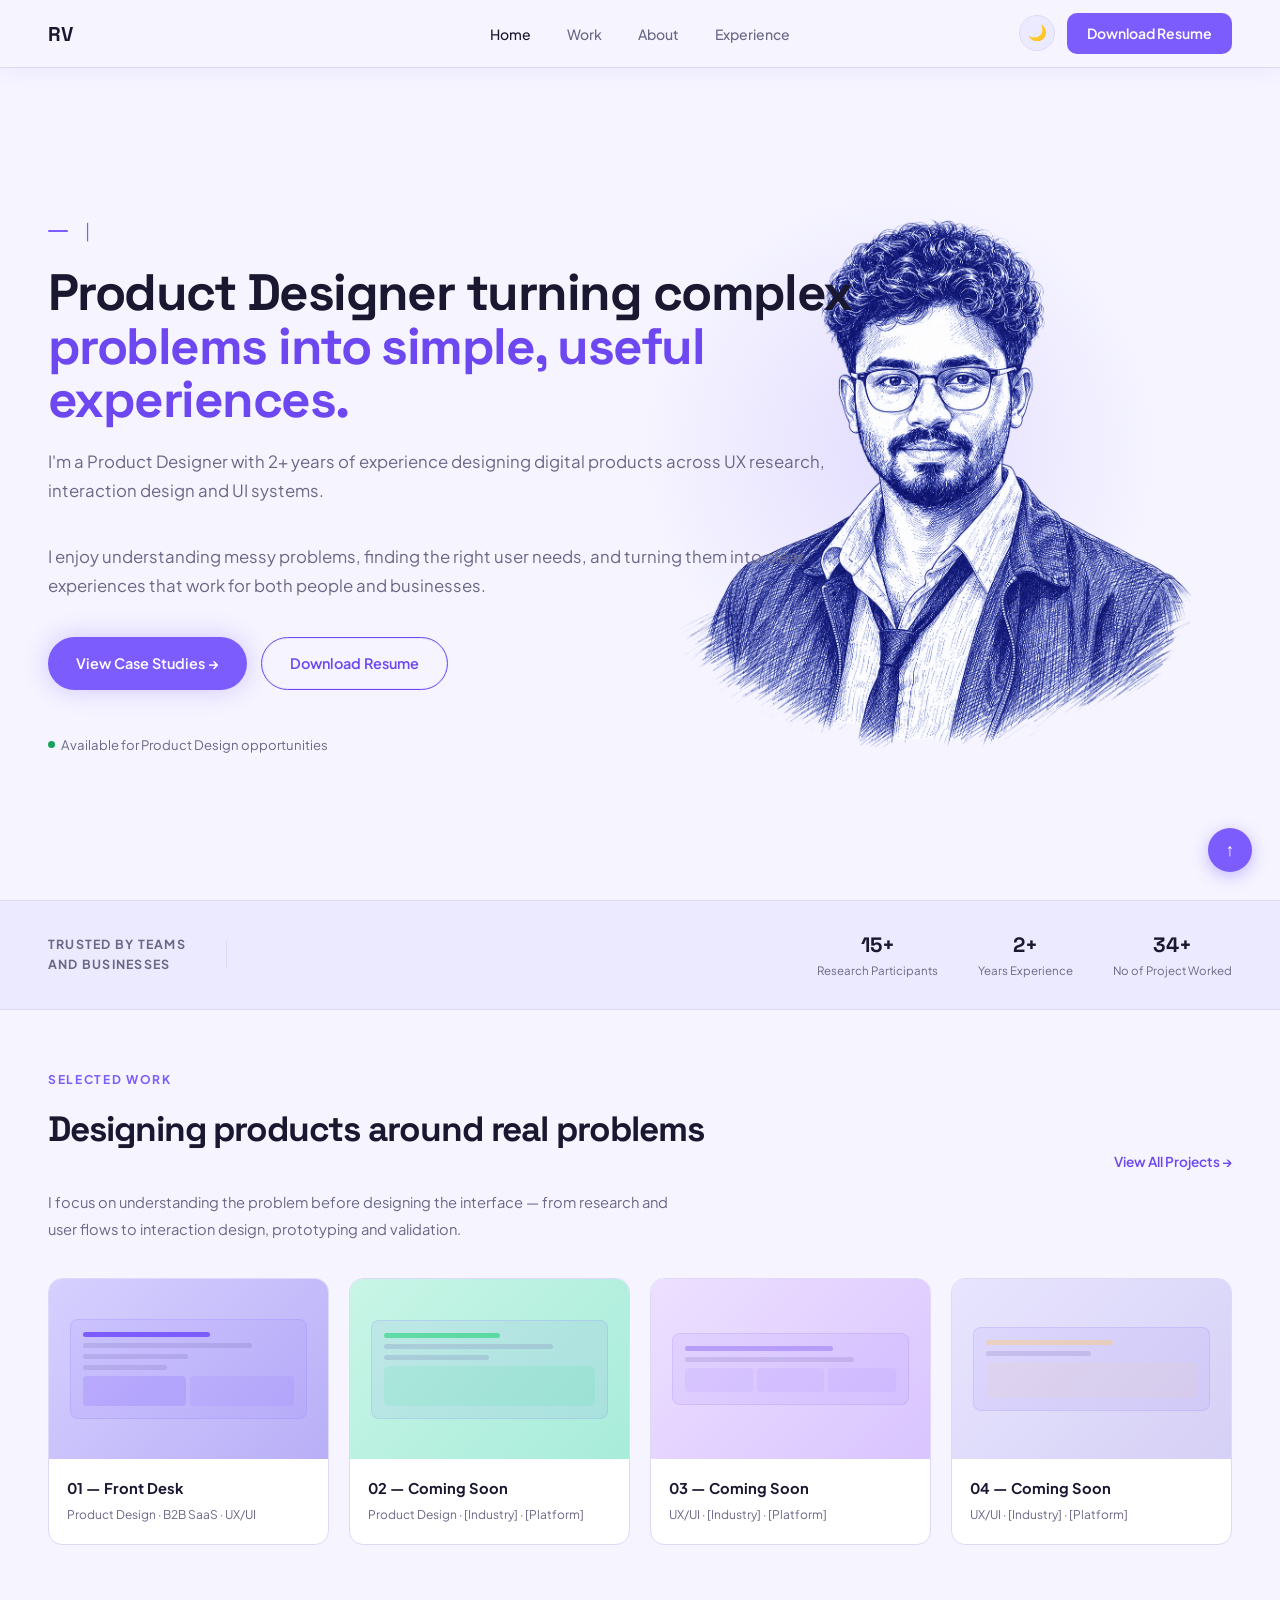
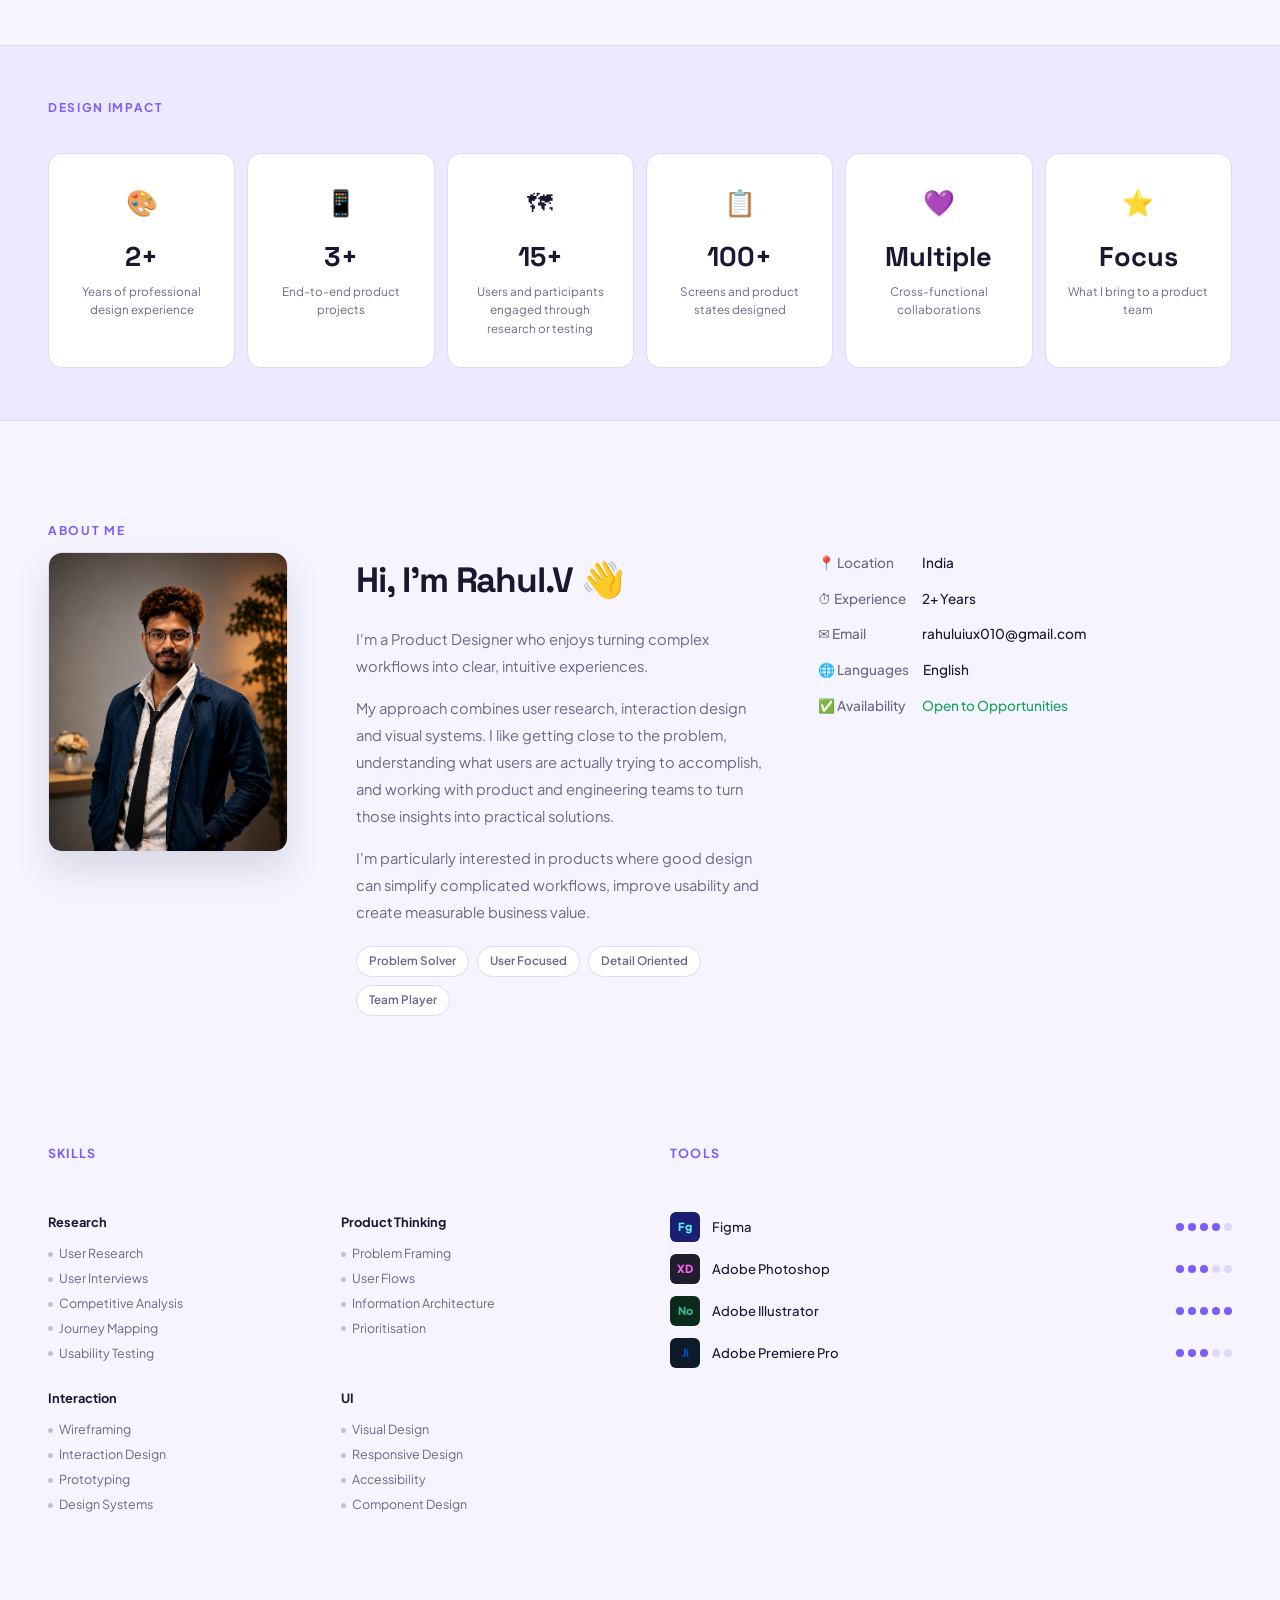
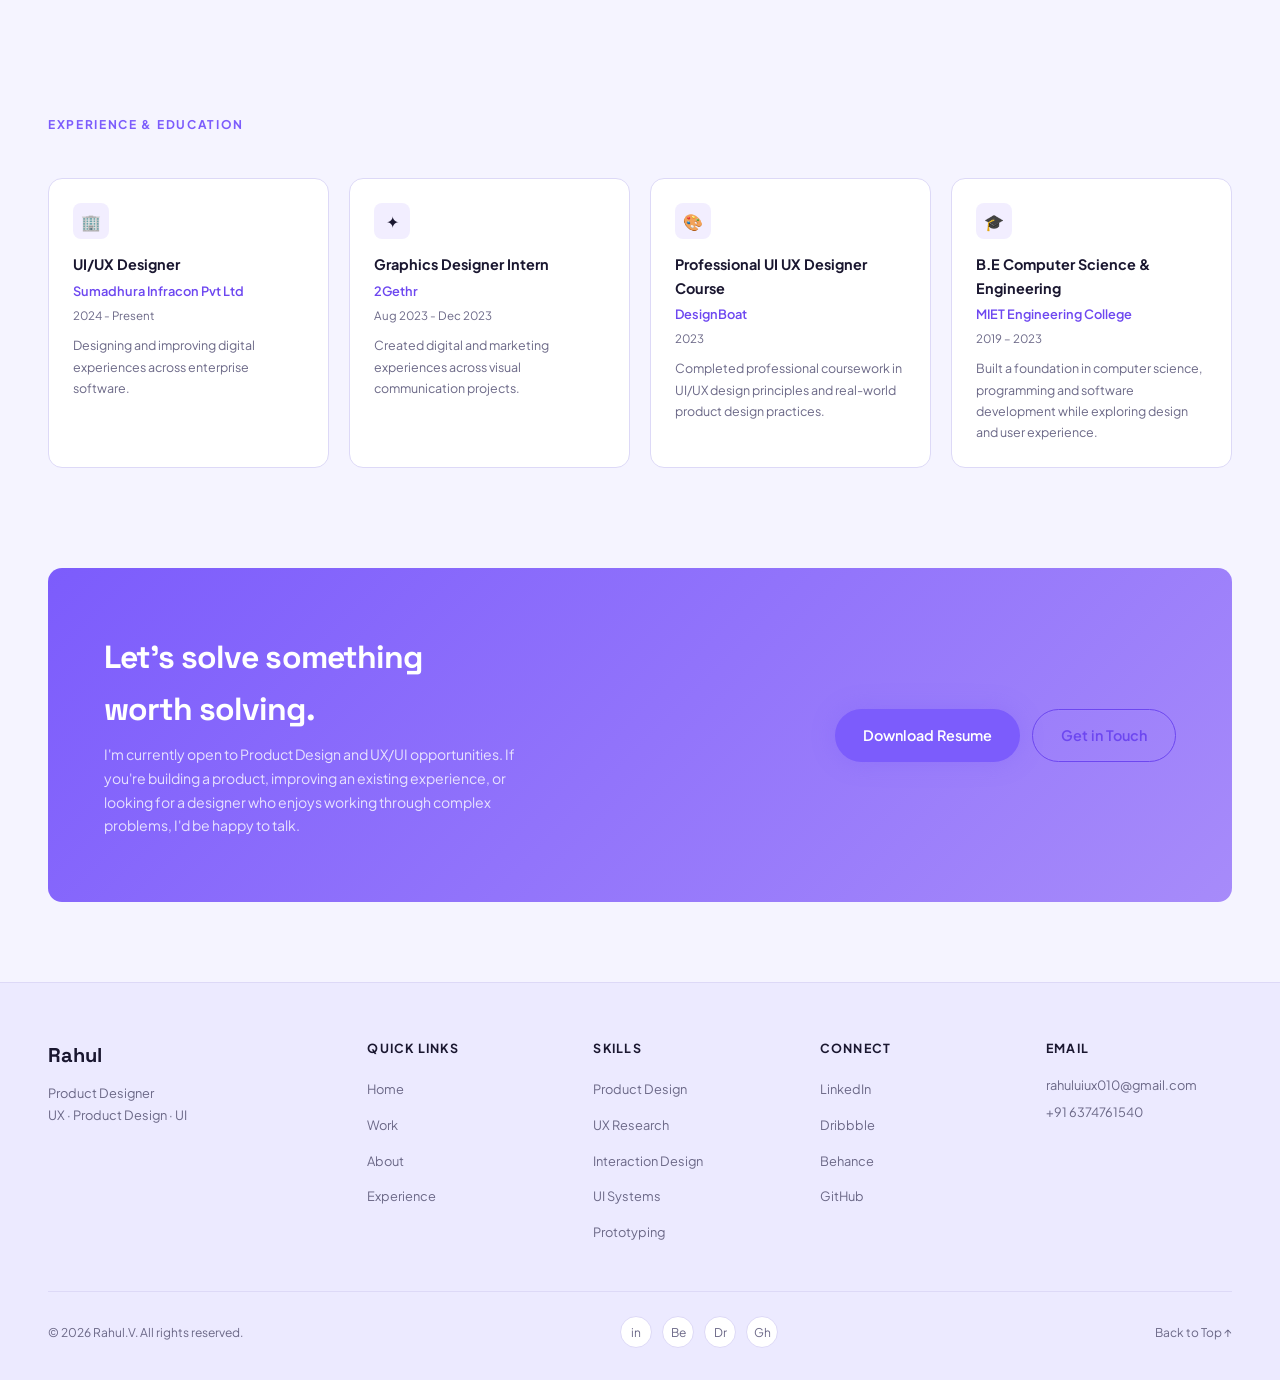
==== commit f0bf3d3e: "Update Cards" ====
--- a/index.html
+++ b/index.html
@@ -690,7 +690,7 @@
         </div>
       </div>
       <div class="work-info">
-        <div class="work-name">01 — Real Estate CRM Platform</div>
+        <div class="work-name">01 — Front Desk</div>
         <div class="work-type">Product Design · B2B SaaS · UX/UI</div>
       </div>
     </div>
@@ -704,7 +704,7 @@
         </div>
       </div>
       <div class="work-info">
-        <div class="work-name">02 — [Project Name]</div>
+        <div class="work-name">02 — Coming Soon</div>
         <div class="work-type">Product Design · [Industry] · [Platform]</div>
       </div>
     </div>
@@ -721,7 +721,7 @@
         </div>
       </div>
       <div class="work-info">
-        <div class="work-name">03 — [Project Name]</div>
+        <div class="work-name">03 — Coming Soon</div>
         <div class="work-type">UX/UI · [Industry] · [Platform]</div>
       </div>
     </div>
@@ -734,9 +734,9 @@
         </div>
       </div>
       <div class="work-info">
-        <div class="work-name">Additional project</div>
-        <div class="work-type">Case study under development</div>
-      </div>
+        <div class="work-name">04 — Coming Soon</div>
+        <div class="work-type">UX/UI · [Industry] · [Platform]</div>
+    
     </div>
   </div>
 </section>
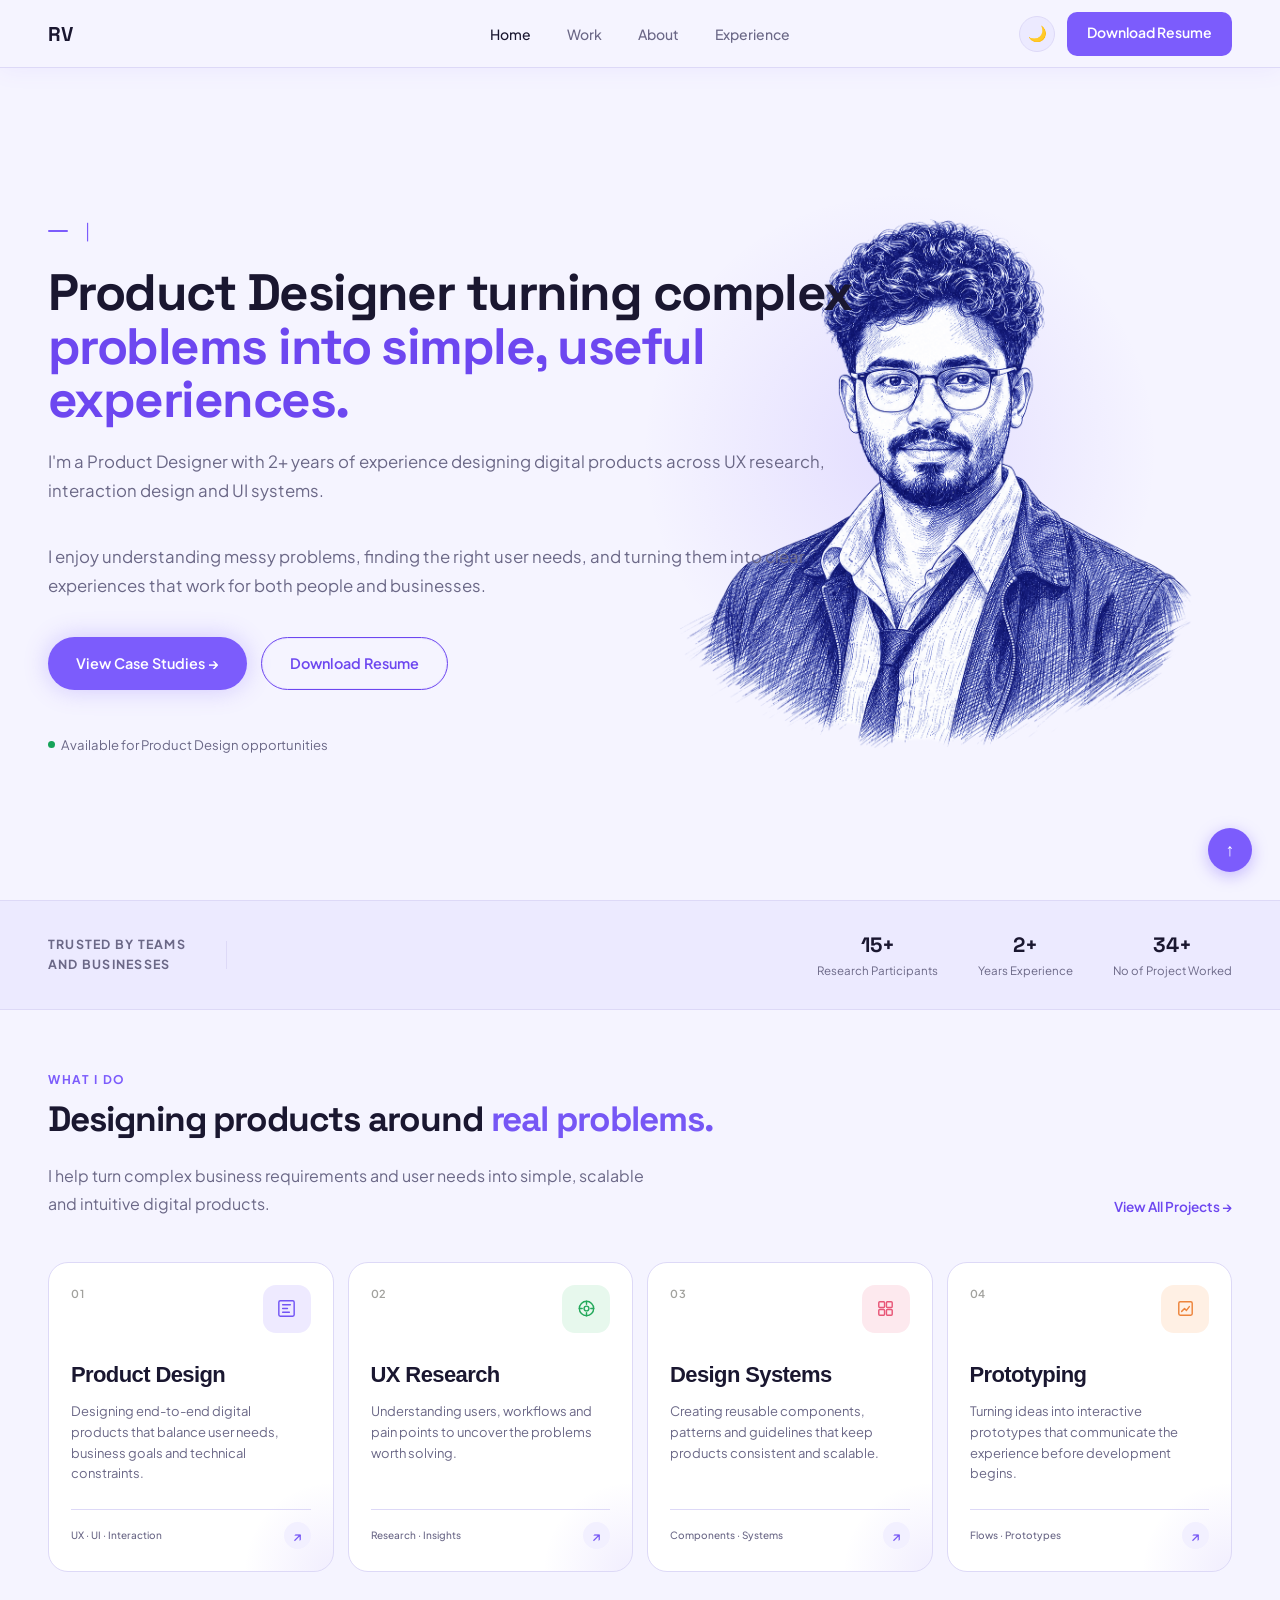
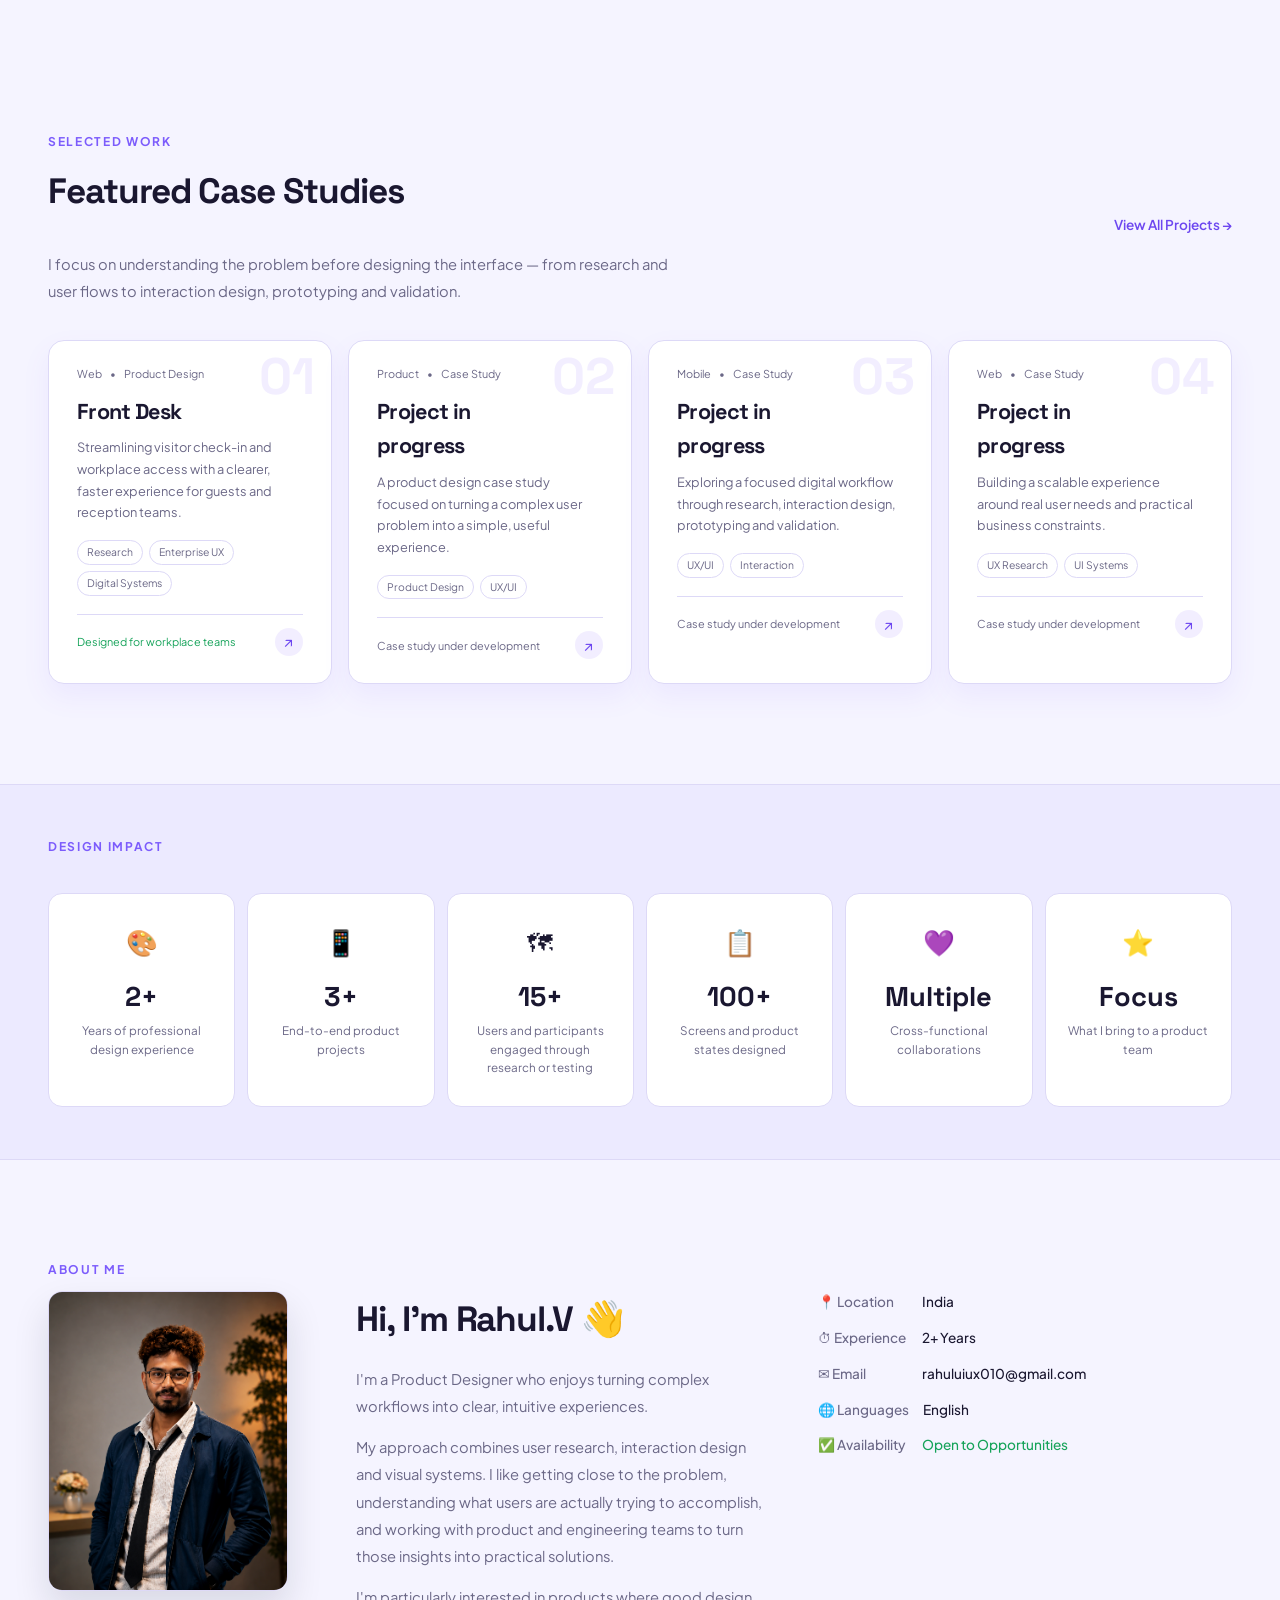
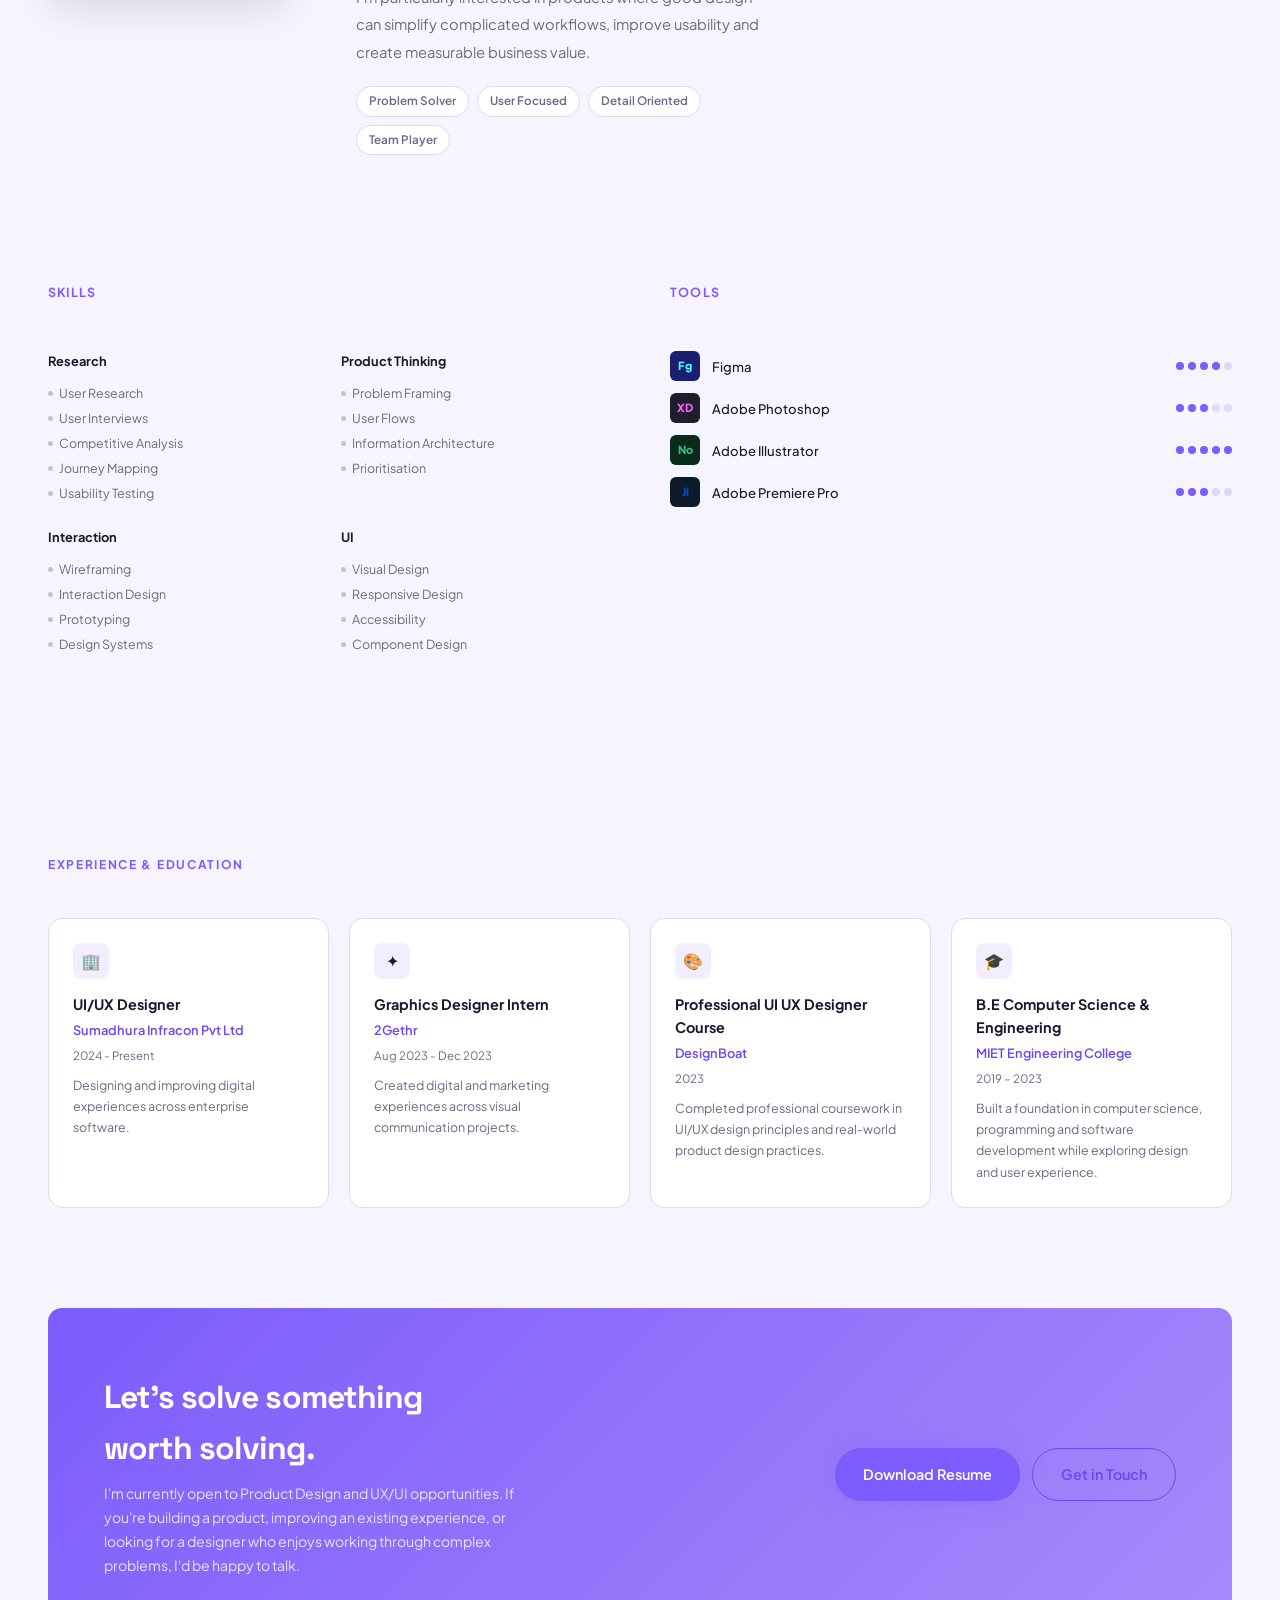
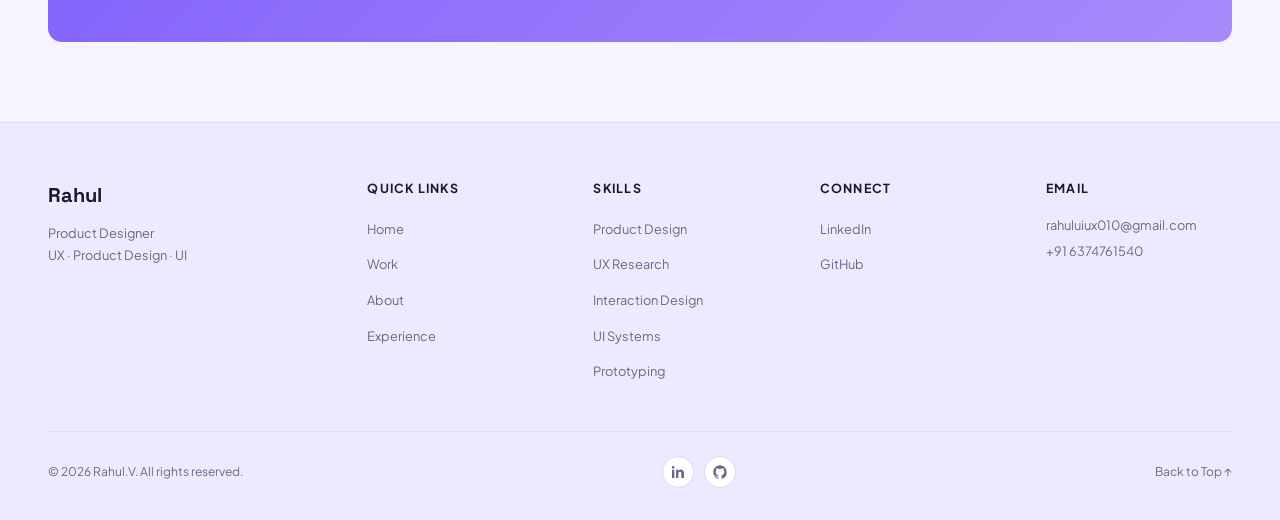
==== commit 67dd37b7: "update homepage" ====
--- a/index.html
+++ b/index.html
@@ -7,542 +7,7 @@
 <link rel="preconnect" href="https://fonts.googleapis.com">
 <link rel="preconnect" href="https://fonts.gstatic.com" crossorigin>
 <link href="https://fonts.googleapis.com/css2?family=Plus+Jakarta+Sans:wght@300;400;500;600;700;800;900&family=Space+Grotesk:wght@600;700;800&display=swap" rel="stylesheet">
-<style>
-  *, *::before, *::after { box-sizing: border-box; margin: 0; padding: 0; }
-
-  :root {
-    --bg: #0a0a0f;
-    --surface: #12121a;
-    --card: #18181f;
-    --border: #222230;
-    --accent: #7c5cfc;
-    --accent-soft: #a78bfa;
-    --accent-glow: rgba(124,92,252,0.18);
-    --text: #f0eeff;
-    --muted: #8b8aa0;
-    --dim: #3d3c55;
-    --green: #22d47c;
-    --white: #ffffff;
-    --font-display: 'Space Grotesk', sans-serif;
-    --font-body: 'Plus Jakarta Sans', sans-serif;
-    --radius: 14px;
-    --radius-sm: 8px;
-    --nav-bg: rgba(10,10,15,0.85);
-    --shadow: rgba(0,0,0,0.3);
-  }
-
-  [data-theme="light"] {
-    --bg: #f5f4ff;
-    --surface: #eceaff;
-    --card: #ffffff;
-    --border: #ddd9f7;
-    --accent: #7c5cfc;
-    --accent-soft: #6d47f0;
-    --accent-glow: rgba(124,92,252,0.10);
-    --text: #1a1730;
-    --muted: #6b6887;
-    --dim: #c4bfdf;
-    --green: #16a35a;
-    --nav-bg: rgba(245,244,255,0.88);
-    --shadow: rgba(124,92,252,0.08);
-  }
-
-  /* LIGHT THEME OVERRIDES */
-  [data-theme="light"] .dashboard-mock { background: #f0eeff; border-color: var(--border); }
-  [data-theme="light"] .dash-card { background: #fff; }
-  [data-theme="light"] .dash-chart { background: #fff; }
-  [data-theme="light"] .work-thumb.blue { background: linear-gradient(135deg, #d6d0ff 0%, #b8aff7 100%); }
-  [data-theme="light"] .work-thumb.teal { background: linear-gradient(135deg, #c8f5e6 0%, #a8ecda 100%); }
-  [data-theme="light"] .work-thumb.purple { background: linear-gradient(135deg, #ede0ff 0%, #d9c4ff 100%); }
-  [data-theme="light"] .work-thumb.dark { background: linear-gradient(135deg, #e8e5ff 0%, #d5d0f5 100%); }
-  [data-theme="light"] .mock-screen { background: rgba(124,92,252,0.08); border-color: rgba(124,92,252,0.15); }
-  [data-theme="light"] .mock-bar { background: rgba(100,90,160,0.18); }
-  [data-theme="light"] .highlights-bar { background: #eceaff; }
-  [data-theme="light"] .case-preview { background: #eceaff; }
-  [data-theme="light"] nav { box-shadow: 0 1px 24px var(--shadow); }
-  [data-theme="light"] .hero-bg-circle { background: radial-gradient(circle, rgba(124,92,252,0.15) 0%, transparent 70%); }
-  [data-theme="light"] footer { background: #eceaff; }
-  [data-theme="light"] .trust-bar { background: #eceaff; }
-  body {
-    background: var(--bg); color: var(--text);
-    font-family: var(--font-body); line-height: 1.6; overflow-x: hidden;
-    transition: background 0.35s ease, color 0.35s ease;
-  }
-  *, *::before, *::after { transition: background-color 0.35s ease, border-color 0.35s ease, color 0.35s ease; }
-
-  /* NAV */
-  nav {
-    position: fixed; top: 0; left: 0; right: 0; z-index: 100;
-    display: flex; align-items: center; justify-content: space-between;
-    padding: 0 48px; height: 68px;
-    background: var(--nav-bg);
-    backdrop-filter: blur(16px);
-    border-bottom: 1px solid var(--border);
-  }
-  .nav-logo { font-family: var(--font-display); font-size: 1.25rem; font-weight: 800; color: var(--text); letter-spacing: -0.02em; }
-  .nav-links {
-    position: absolute; left: 50%; transform: translateX(-50%);
-    display: flex; gap: 36px; list-style: none; white-space: nowrap;
-  }
-  .nav-links a { text-decoration: none; color: var(--muted); font-size: 0.875rem; font-weight: 500; transition: color 0.2s; }
-  .nav-links a:hover { color: var(--text); }
-  .nav-links a.active { color: var(--text); }
-  .nav-cta {
-    display: flex; align-items: center; gap: 12px;
-  }
-  .btn-talk {
-    background: var(--accent); color: #fff; border: none; padding: 9px 20px; border-radius: 10px;
-    font-size: 0.875rem; font-weight: 600; cursor: pointer; text-decoration: none; transition: opacity 0.2s;
-  }
-  .nav-cta .btn-talk, .nav-cta .btn-talk:hover { color: #fff; }
-  .btn-talk:hover { opacity: 0.85; }
-  .theme-btn {
-    width: 36px; height: 36px; border-radius: 50%; border: 1px solid var(--border);
-    background: var(--surface); color: var(--muted); cursor: pointer; font-size: 0.95rem;
-    display: flex; align-items: center; justify-content: center; transition: border-color 0.2s;
-  }
-  .theme-btn:hover { border-color: var(--accent); }
-
-  /* HERO */
-  .hero {
-    min-height: 100vh; display: flex; align-items: center;
-    padding: 0 48px; padding-top: 68px;
-    position: relative; overflow: hidden;
-  }
-  .hero-bg-circle {
-    position: absolute; right: 120px; top: 50%; transform: translateY(-50%);
-    width: 520px; height: 520px; border-radius: 50%;
-    background: radial-gradient(circle, rgba(124,92,252,0.22) 0%, transparent 70%);
-    pointer-events: none;
-  }
-  .hero-content { max-width: 900px; z-index: 2; }
-  .hero-image {
-    position: absolute; right: 40px; top: 50%; transform: translateY(calc(-50% + 34px));
-    width: min(50vw, 620px); height: 800px; z-index: 1;
-    border-radius: var(--radius);
-    overflow: hidden;
-  }
-  .hero-image img { width: 100%; height: 100%; display: block; object-fit: contain; object-position: center center; }
-  .hero-eyebrow {
-    display: inline-flex; align-items: center; gap: 8px;
-    font-size: 1.125rem; font-weight: 600; color: var(--accent-soft);
-    text-transform: uppercase; letter-spacing: 0.12em; margin-bottom: 20px;
-  }
-  .hero-eyebrow::before { content: ''; width: 20px; height: 2px; background: var(--accent); border-radius: 2px; }
-  .hero-h1 {
-    font-family: var(--font-display); font-size: clamp(2.3rem, 4vw, 3.4rem);
-    font-weight: 800; line-height: 1.05; letter-spacing: -0.03em;
-    color: var(--text); margin-bottom: 20px;
-  }
-  .hero-h1 .hero-lead { color: var(--text); white-space: nowrap; }
-  .hero-h1 .hero-highlight { color: var(--accent-soft); }
-  .hero-desc { font-size: 1.05rem; color: var(--muted); max-width: 800px; margin-bottom: 36px; line-height: 1.75; }
-  .hero-actions { display: flex; gap: 14px; flex-wrap: wrap; margin-bottom: 44px; }
-  .btn-primary {
-    background: var(--accent); color: #fff; padding: 14px 28px;
-    border-radius: 40px; font-size: 0.9rem; font-weight: 600;
-    text-decoration: none; display: inline-flex; align-items: center; gap: 8px;
-    transition: transform 0.2s, box-shadow 0.2s;
-    box-shadow: 0 0 24px rgba(124,92,252,0.3);
-  }
-  .btn-primary:hover { transform: translateY(-2px); box-shadow: 0 4px 32px rgba(124,92,252,0.45); }
-  .btn-secondary {
-    background: transparent; color: var(--accent-soft); padding: 14px 28px;
-    border-radius: 40px; font-size: 0.9rem; font-weight: 600;
-    text-decoration: none; border: 1px solid var(--accent-soft);
-    display: inline-flex; align-items: center; gap: 8px;
-    transition: border-color 0.2s, background 0.2s, color 0.2s, box-shadow 0.2s;
-    box-shadow: inset 0 0 0 1px rgba(167,139,250,0.15);
-  }
-  .btn-secondary:hover {
-    border-color: var(--accent);
-    background: rgba(124,92,252,0.12);
-    color: #fff;
-    box-shadow: 0 8px 20px rgba(124,92,252,0.25);
-  }
-  .hero-download:hover {
-    background:#7c5cfc;
-    border-color: #7c5cfc;
-    color: #fff;
-  }
-  .btn-secondary:active {
-    background: var(--accent);
-    color: #fff;
-    border-color: rgba(255,255,255,0.95);
-  }
-  .hero-meta { display: flex; gap: 24px; flex-wrap: wrap; }
-  .hero-meta-item { display: flex; align-items: center; gap: 6px; font-size: 0.82rem; color: var(--muted); }
-  .hero-meta-item .dot { width: 7px; height: 7px; border-radius: 50%; background: var(--green); }
-  .hero-stats {
-    position: absolute; right: 48px; bottom: 80px; display: flex; flex-direction: column; gap: 14px; z-index: 2;
-    align-items: flex-end;
-  }
-  .hero-stat-card {
-    background: var(--card); border: 1px solid var(--border); border-radius: var(--radius-sm);
-    padding: 14px 20px; text-align: center; min-width: 130px; width: 140px; height: 84px;
-    backdrop-filter: blur(8px);
-    display: flex; flex-direction: column; align-items: center; justify-content: center;
-  }
-  .hero-stat-card .num { font-family: var(--font-display); font-size: 1.8rem; font-weight: 800; color: var(--text); }
-  .hero-stat-card .label { font-size: 0.72rem; color: var(--muted); margin-top: 2px; }
-  #featured { display: none; }
-
-  /* TRUST BAR */
-  .trust-bar {
-    background: var(--surface); border-top: 1px solid var(--border); border-bottom: 1px solid var(--border);
-    padding: 28px 48px; display: flex; align-items: center; gap: 40px; flex-wrap: wrap; overflow: hidden;
-  }
-  .trust-label { font-size: 0.78rem; font-weight: 700; color: var(--muted); text-transform: uppercase; letter-spacing: 0.1em; white-space: nowrap; }
-  .trust-logos { display: flex; gap: 32px; align-items: center; flex-wrap: wrap; }
-  .trust-logo { font-size: 0.88rem; font-weight: 600; color: var(--dim); letter-spacing: -0.01em; }
-  .trust-divider { width: 1px; height: 28px; background: var(--border); }
-  .trust-stats { display: flex; gap: 40px; margin-left: auto; }
-  .trust-stat { text-align: center; }
-  .trust-stat .n { font-family: var(--font-display); font-size: 1.3rem; font-weight: 800; color: var(--text); }
-  .trust-stat .l { font-size: 0.72rem; color: var(--muted); }
-
-  /* SECTIONS */
-  section { padding: 100px 48px; }
-  .section-eyebrow {
-    font-size: 0.75rem; font-weight: 700; color: var(--accent); text-transform: uppercase;
-    letter-spacing: 0.14em; margin-bottom: 12px; display: block;
-  }
-  .section-title { font-family: var(--font-display); font-size: 2.2rem; font-weight: 800; letter-spacing: -0.03em; margin-bottom: 16px; }
-  .section-row { display: flex; justify-content: space-between; align-items: flex-end; margin-bottom: 44px; }
-  .view-all { color: var(--accent-soft); font-size: 0.85rem; font-weight: 600; text-decoration: none; display: flex; align-items: center; gap: 6px; transition: gap 0.2s; }
-  .view-all:hover { gap: 10px; }
-
-  /* CASE STUDY FEATURED */
-  .featured-case {
-    background: var(--card); border: 1px solid var(--border); border-radius: var(--radius);
-    display: grid; grid-template-columns: 1fr 1.2fr; gap: 0; overflow: hidden;
-    margin-top: 0;
-  }
-  .case-info { padding: 52px 48px; }
-  .case-tags { display: flex; gap: 8px; margin-bottom: 20px; flex-wrap: wrap; }
-  .tag {
-    padding: 4px 12px; border-radius: 20px; font-size: 0.73rem; font-weight: 600;
-    background: var(--accent-glow); color: var(--accent-soft); border: 1px solid rgba(124,92,252,0.2);
-  }
-  .case-title { font-family: var(--font-display); font-size: 2rem; font-weight: 800; letter-spacing: -0.03em; margin-bottom: 14px; }
-  .case-desc { color: var(--muted); font-size: 0.92rem; line-height: 1.8; margin-bottom: 32px; }
-  .case-metrics { display: flex; gap: 36px; margin-bottom: 36px; }
-  .metric .pct { font-family: var(--font-display); font-size: 1.8rem; font-weight: 800; color: var(--accent-soft); }
-  .metric .desc { font-size: 0.72rem; color: var(--muted); margin-top: 2px; }
-  .btn-outline {
-    display: inline-flex; align-items: center; gap: 8px;
-    border: 1px solid var(--border); border-radius: 40px; padding: 11px 22px;
-    color: var(--text); text-decoration: none; font-size: 0.85rem; font-weight: 600;
-    transition: border-color 0.2s, background 0.2s;
-  }
-  .btn-outline:hover { border-color: var(--accent); background: var(--accent-glow); }
-  .case-preview {
-    background: var(--surface); display: flex; align-items: center; justify-content: center;
-    min-height: 380px; padding: 32px;
-  }
-  .dashboard-mock {
-    background: #0f0f18; border-radius: 10px; padding: 20px; width: 100%; max-width: 380px;
-    border: 1px solid var(--border); font-size: 0.75rem;
-  }
-  .dash-header { display: flex; justify-content: space-between; align-items: center; margin-bottom: 16px; }
-  .dash-title { font-weight: 700; font-size: 0.9rem; }
-  .dash-grid { display: grid; grid-template-columns: 1fr 1fr; gap: 10px; margin-bottom: 14px; }
-  .dash-card { background: var(--card); border-radius: 8px; padding: 12px; border: 1px solid var(--border); }
-  .dash-card .val { font-family: var(--font-display); font-size: 1.2rem; font-weight: 800; }
-  .dash-card .lbl { font-size: 0.65rem; color: var(--muted); margin-top: 2px; }
-  .dash-card .up { font-size: 0.62rem; color: var(--green); }
-  .dash-chart { height: 60px; background: var(--card); border-radius: 8px; border: 1px solid var(--border); display: flex; align-items: flex-end; justify-content: space-around; padding: 8px 10px; }
-  .bar { background: var(--accent); border-radius: 3px 3px 0 0; width: 12px; transition: height 0.3s; }
-
-  /* WORK GRID */
-  .work-grid { display: grid; grid-template-columns: repeat(4, 1fr); gap: 20px; }
-  .work-card {
-    background: var(--card); border: 1px solid var(--border); border-radius: var(--radius);
-    overflow: hidden; transition: transform 0.25s, border-color 0.25s;
-    cursor: pointer;
-  }
-  .work-card:hover { transform: translateY(-5px); border-color: var(--accent); }
-  .work-thumb {
-    height: 180px; display: flex; align-items: center; justify-content: center;
-    position: relative; overflow: hidden;
-  }
-  .work-thumb.blue { background: linear-gradient(135deg, #1a1a3e 0%, #0d1b5c 100%); }
-  .work-thumb.teal { background: linear-gradient(135deg, #0d2e2e 0%, #0a3d3d 100%); }
-  .work-thumb.purple { background: linear-gradient(135deg, #1a0d3e 0%, #2d1064 100%); }
-  .work-thumb.dark { background: linear-gradient(135deg, #0d0d1a 0%, #1a1a2e 100%); }
-  .mock-screen {
-    width: 85%; background: rgba(255,255,255,0.06); border-radius: 8px;
-    padding: 12px; border: 1px solid rgba(255,255,255,0.08);
-  }
-  .mock-bar { height: 5px; background: rgba(255,255,255,0.1); border-radius: 3px; margin-bottom: 6px; }
-  .mock-bar.accent { background: var(--accent); width: 60%; }
-  .mock-bar.w80 { width: 80%; }
-  .mock-bar.w50 { width: 50%; }
-  .mock-bar.w40 { width: 40%; }
-  .work-info { padding: 18px 18px 20px; }
-  .work-name { font-weight: 700; font-size: 0.92rem; margin-bottom: 4px; }
-  .work-type { font-size: 0.75rem; color: var(--muted); }
-
-  /* HIGHLIGHTS BAR */
-  .highlights-bar {
-    background: var(--surface); border-top: 1px solid var(--border); border-bottom: 1px solid var(--border);
-    padding: 52px 48px;
-  }
-  .highlights-eyebrow { margin-bottom: 36px; }
-  .highlights-grid { display: grid; grid-template-columns: repeat(6, 1fr); gap: 12px; }
-  .highlight-card {
-    background: var(--card); border: 1px solid var(--border); border-radius: var(--radius);
-    padding: 28px 20px; text-align: center; transition: border-color 0.2s;
-  }
-  .highlight-card:hover { border-color: var(--accent); }
-  .highlight-icon { font-size: 1.6rem; margin-bottom: 12px; }
-  .highlight-num { font-family: var(--font-display); font-size: 1.7rem; font-weight: 800; color: var(--text); }
-  .highlight-label { font-size: 0.73rem; color: var(--muted); margin-top: 4px; }
-
-  
-  .step-icon {
-    width: 48px; height: 48px; border-radius: 50%;
-    background: var(--card); border: 1px solid var(--border);
-    display: flex; align-items: center; justify-content: center; font-size: 1.1rem;
-    margin: 0 auto 12px;
-  }
-  .step-num { font-size: 0.65rem; color: var(--accent); font-weight: 700; margin-bottom: 6px; }
-  .step-title { font-size: 0.82rem; font-weight: 700; margin-bottom: 6px; }
-  .step-desc { font-size: 0.7rem; color: var(--muted); line-height: 1.5; }
-
-  /* ABOUT */
-  .about-grid { display: grid; grid-template-columns: 260px 1fr 1fr; gap: 48px; align-items: start; }
-  .about-photo {
-    width: 240px; height: 300px; background: linear-gradient(160deg, var(--accent-glow), var(--surface));
-    border-radius: var(--radius); border: 1px solid var(--border);
-    display: flex; align-items: flex-end; justify-content: center; overflow: hidden; padding: 0;
-    position: relative;
-    box-shadow: 0 18px 36px rgba(15, 23, 42, 0.12);
-  }
-  .about-photo img {
-    width: 100%; height: 100%; object-fit: cover; display: block;
-    object-position: center top;
-    filter: saturate(1.05) contrast(1.02);
-  }
-  .about-photo-inner {
-    width: 100%; height: 100%; background: linear-gradient(180deg, transparent 40%, rgba(124,92,252,0.15));
-    display: flex; align-items: center; justify-content: center;
-    font-size: 5rem;
-  }
-  .about-text p { color: var(--muted); font-size: 0.92rem; line-height: 1.85; margin-bottom: 14px; }
-  .about-badges { display: flex; gap: 8px; flex-wrap: wrap; margin: 20px 0 28px; }
-  .badge {
-    padding: 5px 12px; border-radius: 20px; font-size: 0.73rem; font-weight: 600;
-    background: var(--card); border: 1px solid var(--border); color: var(--muted);
-  }
-  .about-meta { display: flex; flex-direction: column; gap: 14px; }
-  .meta-row { display: flex; gap: 14px; align-items: center; font-size: 0.85rem; }
-  .meta-key { color: var(--muted); min-width: 90px; font-weight: 500; }
-  .meta-val { color: var(--text); font-weight: 500; }
-  .avail { color: var(--green); }
-
-  /* SKILLS */
-  .skills-section { padding-top: 0; }
-  .skills-cols { display: grid; grid-template-columns: 1fr 1fr; gap: 60px; }
-  .skills-group-title { font-size: 0.78rem; font-weight: 700; color: var(--accent); text-transform: uppercase; letter-spacing: 0.1em; margin-bottom: 24px; }
-  .skill-cols-inner { display: grid; grid-template-columns: 1fr 1fr; gap: 24px; }
-  .skill-cat-title { font-size: 0.8rem; font-weight: 700; margin-bottom: 12px; color: var(--text); }
-  .skill-list { display: flex; flex-direction: column; gap: 5px; }
-  .skill-item { font-size: 0.78rem; color: var(--muted); display: flex; align-items: center; gap: 6px; }
-  .skill-item::before { content: ''; width: 5px; height: 5px; border-radius: 50%; background: var(--dim); flex-shrink: 0; }
-  .tools-grid { display: flex; flex-direction: column; gap: 12px; }
-  .tool-row { display: flex; align-items: center; gap: 12px; }
-  .tool-icon { width: 30px; height: 30px; border-radius: 6px; display: flex; align-items: center; justify-content: center; font-size: 0.9rem; font-weight: 800; flex-shrink: 0; }
-  .tool-name { font-size: 0.82rem; font-weight: 500; flex: 1; }
-  .tool-dots { display: flex; gap: 4px; }
-  .dot-filled { width: 8px; height: 8px; border-radius: 50%; background: var(--accent); }
-  .dot-empty { width: 8px; height: 8px; border-radius: 50%; background: var(--border); }
-
-  /* EXPERIENCE */
-  .exp-grid { display: grid; grid-template-columns: repeat(4, 1fr); gap: 20px; margin-top: 44px; }
-  .exp-card {
-    background: var(--card); border: 1px solid var(--border); border-radius: var(--radius); padding: 24px;
-    transition: border-color 0.2s;
-  }
-  .exp-card:hover { border-color: var(--accent); }
-  .exp-icon { width: 36px; height: 36px; border-radius: 8px; background: var(--accent-glow); display: flex; align-items: center; justify-content: center; margin-bottom: 14px; font-size: 1rem; }
-  .exp-role { font-weight: 700; font-size: 0.9rem; margin-bottom: 4px; }
-  .exp-company { font-size: 0.8rem; color: var(--accent-soft); font-weight: 600; margin-bottom: 6px; }
-  .exp-period { font-size: 0.72rem; color: var(--muted); margin-bottom: 10px; }
-  .exp-desc { font-size: 0.78rem; color: var(--muted); line-height: 1.7; }
-
-  /* TESTIMONIALS */
-  .testi-grid { display: grid; grid-template-columns: repeat(3, 1fr); gap: 20px; margin-top: 44px; }
-  .testi-card {
-    background: var(--card); border: 1px solid var(--border); border-radius: var(--radius); padding: 28px;
-    transition: border-color 0.2s;
-  }
-  .testi-card:hover { border-color: var(--accent); }
-  .testi-quote { font-size: 0.88rem; color: var(--muted); line-height: 1.8; margin-bottom: 22px; font-style: italic; }
-  .testi-footer { display: flex; align-items: center; justify-content: space-between; }
-  .testi-person { display: flex; align-items: center; gap: 10px; }
-  .testi-avatar { width: 36px; height: 36px; border-radius: 50%; background: var(--accent-glow); border: 1px solid var(--accent); display: flex; align-items: center; justify-content: center; font-size: 0.8rem; font-weight: 700; color: var(--accent-soft); }
-  .testi-name { font-size: 0.82rem; font-weight: 700; }
-  .testi-role { font-size: 0.7rem; color: var(--muted); }
-  .testi-company { font-size: 0.72rem; color: var(--muted); font-weight: 600; }
-
-  /* CTA SECTION */
-  .cta-section {
-    background: linear-gradient(135deg, var(--accent) 0%, #a78bfa 100%);
-    margin: 0 48px 80px; border-radius: var(--radius);
-    padding: 64px 56px; display: flex; align-items: center; justify-content: space-between;
-    gap: 32px; flex-wrap: wrap;
-  }
-  .cta-title { font-family: var(--font-display); font-size: 2rem; font-weight: 800; letter-spacing: -0.03em; color: #fff; }
-  .cta-sub { font-size: 0.88rem; color: rgba(255,255,255,0.8); margin-top: 8px; max-width: 440px; line-height: 1.7; }
-  .cta-btns { display: flex; gap: 12px; flex-shrink: 0; }
-  .btn-white {
-    background: #fff; color: var(--accent); padding: 13px 24px; border-radius: 40px;
-    font-size: 0.88rem; font-weight: 700; text-decoration: none; display: flex; align-items: center; gap: 8px;
-    transition: transform 0.2s;
-  }
-  .btn-white:hover { transform: translateY(-2px); }
-  .btn-ghost-white {
-    background: rgba(255,255,255,0.15); color: #fff; padding: 13px 24px; border-radius: 40px;
-    font-size: 0.88rem; font-weight: 600; text-decoration: none; border: 1px solid rgba(255,255,255,0.3);
-    display: flex; align-items: center; gap: 8px; transition: background 0.2s;
-  }
-  .btn-ghost-white:hover { background: rgba(255,255,255,0.25); }
-
-  /* FOOTER */
-  footer {
-    background: var(--surface); border-top: 1px solid var(--border);
-    padding: 56px 48px 32px;
-  }
-  .footer-top { display: grid; grid-template-columns: 1.5fr 1fr 1fr 1fr 1fr; gap: 40px; margin-bottom: 48px; }
-  .footer-brand .logo { font-family: var(--font-display); font-size: 1.25rem; font-weight: 800; margin-bottom: 12px; }
-  .footer-brand p { font-size: 0.8rem; color: var(--muted); line-height: 1.7; }
-  .footer-col h4 { font-size: 0.78rem; font-weight: 700; text-transform: uppercase; letter-spacing: 0.1em; color: var(--text); margin-bottom: 16px; }
-  .footer-col ul { list-style: none; display: flex; flex-direction: column; gap: 10px; }
-  .footer-col ul li a { font-size: 0.8rem; color: var(--muted); text-decoration: none; transition: color 0.2s; }
-  .footer-col ul li a:hover { color: var(--accent-soft); }
-  .footer-contact p { font-size: 0.8rem; color: var(--muted); margin-bottom: 6px; }
-  .footer-bottom { display: flex; justify-content: space-between; align-items: center; padding-top: 24px; border-top: 1px solid var(--border); }
-  .footer-bottom p { font-size: 0.75rem; color: var(--muted); }
-  .social-links { display: flex; gap: 10px; }
-  .social-btn {
-    width: 32px; height: 32px; border-radius: 50%;
-    border: 1px solid var(--border); background: var(--card);
-    display: flex; align-items: center; justify-content: center;
-    font-size: 0.75rem; color: var(--muted); text-decoration: none;
-    transition: border-color 0.2s, color 0.2s;
-  }
-  .social-btn:hover { border-color: var(--accent); color: var(--accent-soft); }
-
-  /* BACK TO TOP */
-  .back-top {
-    position: fixed; bottom: 28px; right: 28px;
-    width: 44px; height: 44px; border-radius: 50%;
-    background: var(--accent); color: #fff; border: none; cursor: pointer;
-    font-size: 1.1rem; display: flex; align-items: center; justify-content: center;
-    box-shadow: 0 4px 16px rgba(124,92,252,0.4); transition: transform 0.2s;
-    z-index: 50;
-  }
-  .back-top:hover { transform: translateY(-3px); }
-
-  /* TYPEWRITER CURSOR */
-  .cursor {
-    display: inline-block;
-    color: var(--accent);
-    animation: blink 0.7s step-end infinite;
-    font-weight: 300;
-    margin-left: 1px;
-  }
-  @keyframes blink {
-    0%, 100% { opacity: 1; }
-    50%       { opacity: 0; }
-  }
-
-  /* RESPONSIVE */
-  @media (max-width: 1200px) and (min-width: 901px) {
-    nav { padding: 0 32px; }
-    .nav-links { gap: 22px; }
-    .hero { padding-left: 32px; padding-right: 32px; }
-    .hero-content { max-width: 58%; }
-    .hero-image { right: 24px; width: min(40vw, 500px); height: 680px; }
-    .hero-h1 { font-size: clamp(2.1rem, 3.6vw, 3rem); }
-    .hero-h1 .hero-lead { white-space: normal; }
-    section { padding-left: 32px; padding-right: 32px; }
-    .work-grid { grid-template-columns: repeat(2, 1fr); }
-    .highlights-grid { grid-template-columns: repeat(3, 1fr); }
-    .exp-grid { grid-template-columns: repeat(2, 1fr); }
-    .footer-top { grid-template-columns: 1.5fr repeat(2, 1fr); }
-  }
-
-  @media (max-width: 900px) {
-    nav { padding: 0 24px; }
-    .nav-links { display: none; }
-    .hero { flex-direction: column; justify-content: center; padding-top: 100px; padding-bottom: 48px; }
-    .hero-content { max-width: 100%; }
-    .hero-h1 .hero-lead { white-space: normal; }
-    .hero-image { position: relative; right: auto; top: auto; transform: none; width: min(100%, 360px); height: 360px; margin: 36px auto 0; order: 2; }
-    .hero { padding: 0 24px; padding-top: 68px; }
-    .hero-stats { display: none; }
-    section { padding: 70px 24px; }
-    .work-grid { grid-template-columns: 1fr 1fr; }
-    .highlights-grid { grid-template-columns: repeat(3, 1fr); }
-    .process-steps { grid-template-columns: repeat(4, 1fr); }
-    .about-grid { grid-template-columns: 1fr; }
-    .skills-cols { grid-template-columns: 1fr; }
-    .exp-grid { grid-template-columns: 1fr 1fr; }
-    .testi-grid { grid-template-columns: 1fr; }
-    .cta-section { margin: 0 24px 60px; }
-    .footer-top { grid-template-columns: 1fr 1fr; }
-    .featured-case { grid-template-columns: 1fr; }
-    .trust-bar { padding: 20px 24px; }
-    .trust-stats { margin-left: 0; }
-    .section-title { font-size: 2rem; }
-    .cta-section { padding: 48px 36px; }
-    .footer-bottom { flex-wrap: wrap; gap: 18px; }
-  }
-
-  @media (max-width: 600px) {
-    nav { height: 62px; padding: 0 16px; }
-    .nav-logo { font-size: 1.1rem; }
-    .nav-cta { gap: 0; }
-    .btn-talk { padding: 8px 12px; font-size: 0.72rem; }
-    .hero { min-height: auto; padding: 94px 16px 44px; align-items: stretch; }
-    .hero-h1 { font-size: clamp(2rem, 9vw, 2.7rem); line-height: 1.1; }
-    .hero-desc { font-size: 0.92rem; line-height: 1.65; margin-bottom: 22px; }
-    .hero-actions { flex-direction: column; align-items: stretch; margin-bottom: 32px; }
-    .hero-actions a { justify-content: center; width: 100%; }
-    .hero-meta { gap: 10px; }
-    .hero-meta-item { font-size: 0.75rem; }
-    .hero-image { width: min(100%, 320px); height: 320px; margin-top: 28px; }
-    .trust-bar { padding: 28px 16px; gap: 18px; }
-    .trust-label { white-space: normal; font-size: 0.7rem; }
-    .trust-divider { display: none; }
-    .trust-stats { width: 100%; display: grid; grid-template-columns: repeat(2, 1fr); gap: 18px 10px; }
-    section { padding: 56px 16px; }
-    .section-row { align-items: flex-start; flex-direction: column; gap: 14px; margin-bottom: 28px; }
-    .section-title { font-size: 1.7rem; line-height: 1.15; }
-    .work-grid, .highlights-grid, .exp-grid, .skill-cols-inner { grid-template-columns: 1fr; }
-    .work-thumb { height: 160px; }
-    .highlights-bar { padding: 40px 16px; }
-    .highlights-eyebrow { margin-bottom: 24px; }
-    .highlight-card { padding: 22px 16px; }
-    .about-grid { gap: 30px; }
-    .about-photo { width: min(100%, 240px); margin: 0 auto; }
-    .meta-row { align-items: flex-start; font-size: 0.78rem; }
-    .meta-key { min-width: 78px; }
-    .skills-cols { gap: 42px; }
-    .tools-grid { gap: 16px; }
-    .cta-section { margin: 0 16px 48px; padding: 40px 24px; align-items: stretch; }
-    .cta-title { font-size: 1.7rem; line-height: 1.15; }
-    .cta-sub { font-size: 0.82rem; }
-    .cta-btns { flex-direction: column; }
-    .cta-btns a { justify-content: center; }
-    footer { padding: 44px 16px 24px; }
-    .footer-top { grid-template-columns: 1fr; gap: 28px; margin-bottom: 32px; }
-    .footer-bottom { align-items: flex-start; flex-direction: column; }
-    .back-top { bottom: 18px; right: 18px; width: 40px; height: 40px; }
-  }
-</style>
+<link rel="stylesheet" href="style.css">
 
 
 
@@ -600,6 +65,69 @@
   </div>
 </div>
 
+<!-- WHAT I DO -->
+ <section id="work" style="padding-top: 60px;">
+  <div class="section-row">
+    <div>
+      <span class="section-eyebrow">What i do</span>
+      <div class="what-heading">
+        <h2>Designing products around <span>real problems.</span></h2>
+        <p>I help turn complex business requirements and user needs into simple, scalable and intuitive digital products.</p>
+      </div>
+    </div>
+    <a href="#" class="view-all">View All Projects →</a>
+  </div>
+
+    </div>
+
+    <div class="services-grid">
+      <article class="service-card service-featured">
+        <div class="service-top">
+          <span class="service-number">01</span>
+          <div class="service-icon">
+            <svg viewBox="0 0 24 24" fill="none" aria-hidden="true"><path d="M4 5.5C4 4.67 4.67 4 5.5 4h13C19.33 4 20 4.67 20 5.5v13c0 .83-.67 1.5-1.5 1.5h-13C4.67 20 4 19.33 4 18.5v-13Z" stroke="currentColor" stroke-width="1.5"/><path d="M8 8h8M8 12h5M8 16h7" stroke="currentColor" stroke-width="1.5" stroke-linecap="round"/></svg>
+          </div>
+        </div>
+        <div class="service-content"><h3>Product Design</h3><p>Designing end-to-end digital products that balance user needs, business goals and technical constraints.</p></div>
+        <div class="service-footer"><span>UX · UI · Interaction</span><span class="service-arrow">↗</span></div>
+      </article>
+
+      <article class="service-card">
+        <div class="service-top">
+          <span class="service-number">02</span>
+          <div class="service-icon green">
+            <svg viewBox="0 0 24 24" fill="none" aria-hidden="true"><circle cx="12" cy="12" r="7.5" stroke="currentColor" stroke-width="1.5"/><circle cx="12" cy="12" r="2.5" stroke="currentColor" stroke-width="1.5"/><path d="M12 4.5v3M12 16.5v3M4.5 12h3M16.5 12h3" stroke="currentColor" stroke-width="1.5" stroke-linecap="round"/></svg>
+          </div>
+        </div>
+        <div class="service-content"><h3>UX Research</h3><p>Understanding users, workflows and pain points to uncover the problems worth solving.</p></div>
+        <div class="service-footer"><span>Research · Insights</span><span class="service-arrow">↗</span></div>
+      </article>
+
+      <article class="service-card">
+        <div class="service-top">
+          <span class="service-number">03</span>
+          <div class="service-icon pink">
+            <svg viewBox="0 0 24 24" fill="none" aria-hidden="true"><rect x="5" y="5" width="6" height="6" rx="1" stroke="currentColor" stroke-width="1.5"/><rect x="13" y="5" width="6" height="6" rx="1" stroke="currentColor" stroke-width="1.5"/><rect x="5" y="13" width="6" height="6" rx="1" stroke="currentColor" stroke-width="1.5"/><rect x="13" y="13" width="6" height="6" rx="1" stroke="currentColor" stroke-width="1.5"/></svg>
+          </div>
+        </div>
+        <div class="service-content"><h3>Design Systems</h3><p>Creating reusable components, patterns and guidelines that keep products consistent and scalable.</p></div>
+        <div class="service-footer"><span>Components · Systems</span><span class="service-arrow">↗</span></div>
+      </article>
+
+      <article class="service-card">
+        <div class="service-top">
+          <span class="service-number">04</span>
+          <div class="service-icon orange">
+            <svg viewBox="0 0 24 24" fill="none" aria-hidden="true"><path d="M5 6.5A1.5 1.5 0 0 1 6.5 5h11A1.5 1.5 0 0 1 19 6.5v11a1.5 1.5 0 0 1-1.5 1.5h-11A1.5 1.5 0 0 1 5 17.5v-11Z" stroke="currentColor" stroke-width="1.5"/><path d="m8 15 3-3 2 2 3-4" stroke="currentColor" stroke-width="1.5" stroke-linecap="round" stroke-linejoin="round"/></svg>
+          </div>
+        </div>
+        <div class="service-content"><h3>Prototyping</h3><p>Turning ideas into interactive prototypes that communicate the experience before development begins.</p></div>
+        <div class="service-footer"><span>Flows · Prototypes</span><span class="service-arrow">↗</span></div>
+      </article>
+    </div>  
+  </div>
+</section>
+
 <!-- FEATURED CASE STUDY -->
 <section id="featured" style="padding-bottom: 60px;">
   <span class="section-eyebrow">✦ Featured Case Study</span>
@@ -670,74 +198,44 @@
   <div class="section-row">
     <div>
       <span class="section-eyebrow">Selected Work</span>
-      <h2 class="section-title">Designing products around real problems</h2>
+      <h2 class="section-title">Featured Case Studies</h2>
     </div>
     <a href="#" class="view-all">View All Projects →</a>
   </div>
   <p class="case-desc" style="max-width:620px;margin-top:-28px;margin-bottom:36px;">I focus on understanding the problem before designing the interface — from research and user flows to interaction design, prototyping and validation.</p>
   <div class="work-grid">
-    <div class="work-card" role="button" tabindex="0" onclick="window.open('CS1_FrontDesk/CS_Page.html', '_blank', 'noopener,noreferrer')" onkeydown="if (event.key === 'Enter' || event.key === ' ') { event.preventDefault(); window.open('CS1_FrontDesk/CS_Page.html', '_blank', 'noopener,noreferrer'); }" style="cursor:pointer;">
-      <div class="work-thumb blue">
-        <div class="mock-screen">
-          <div class="mock-bar accent"></div>
-          <div class="mock-bar w80"></div>
-          <div class="mock-bar w50"></div>
-          <div class="mock-bar w40"></div>
-          <div style="display:grid;grid-template-columns:1fr 1fr;gap:4px;margin-top:6px">
-            <div style="height:30px;background:rgba(124,92,252,0.2);border-radius:4px"></div>
-            <div style="height:30px;background:rgba(124,92,252,0.1);border-radius:4px"></div>
-          </div>
-        </div>
-      </div>
-      <div class="work-info">
-        <div class="work-name">01 — Front Desk</div>
-        <div class="work-type">Product Design · B2B SaaS · UX/UI</div>
-      </div>
-    </div>
-    <div class="work-card">
-      <div class="work-thumb teal">
-        <div class="mock-screen">
-          <div class="mock-bar" style="background:rgba(34,212,124,0.6);width:55%"></div>
-          <div class="mock-bar w80"></div>
-          <div class="mock-bar w50"></div>
-          <div style="height:40px;background:rgba(34,212,124,0.1);border-radius:6px;margin-top:6px"></div>
-        </div>
-      </div>
-      <div class="work-info">
-        <div class="work-name">02 — Coming Soon</div>
-        <div class="work-type">Product Design · [Industry] · [Platform]</div>
-      </div>
-    </div>
-    <div class="work-card">
-      <div class="work-thumb purple">
-        <div class="mock-screen">
-          <div class="mock-bar" style="background:rgba(167,139,250,0.7);width:70%"></div>
-          <div class="mock-bar w80"></div>
-          <div style="display:grid;grid-template-columns:1fr 1fr 1fr;gap:4px;margin-top:6px">
-            <div style="height:24px;background:rgba(167,139,250,0.15);border-radius:4px"></div>
-            <div style="height:24px;background:rgba(167,139,250,0.15);border-radius:4px"></div>
-            <div style="height:24px;background:rgba(167,139,250,0.15);border-radius:4px"></div>
-          </div>
-        </div>
-      </div>
-      <div class="work-info">
-        <div class="work-name">03 — Coming Soon</div>
-        <div class="work-type">UX/UI · [Industry] · [Platform]</div>
-      </div>
-    </div>
-    <div class="work-card">
-      <div class="work-thumb dark">
-        <div class="mock-screen">
-          <div class="mock-bar" style="background:rgba(255,200,100,0.4);width:60%"></div>
-          <div class="mock-bar w50"></div>
-          <div style="height:36px;background:rgba(255,200,100,0.08);border-radius:6px;margin-top:6px"></div>
-        </div>
-      </div>
-      <div class="work-info">
-        <div class="work-name">04 — Coming Soon</div>
-        <div class="work-type">UX/UI · [Industry] · [Platform]</div>
-    
-    </div>
+    <article class="work-card" role="button" tabindex="0" onclick="window.open('CS1_FrontDesk/CS_Page.html', '_blank', 'noopener,noreferrer')" onkeydown="if (event.key === 'Enter' || event.key === ' ') { event.preventDefault(); window.open('CS1_FrontDesk/CS_Page.html', '_blank', 'noopener,noreferrer'); }">
+      <span class="work-card-number">01</span>
+      <div class="work-card-top"><span>Web</span><span>•</span><span class="work-type">Product Design</span></div>
+      <h3>Front Desk</h3>
+      <p class="work-card-description">Streamlining visitor check-in and workplace access with a clearer, faster experience for guests and reception teams.</p>
+      <div class="work-card-tags"><span class="work-card-tag">Research</span><span class="work-card-tag">Enterprise UX</span><span class="work-card-tag">Digital Systems</span></div>
+      <div class="work-card-footer"><span class="work-card-outcome">Designed for workplace teams</span><span class="work-card-arrow">↗</span></div>
+    </article>
+    <article class="work-card">
+      <span class="work-card-number">02</span>
+      <div class="work-card-top"><span>Product</span><span>•</span><span class="work-type">Case Study</span></div>
+      <h3>Project in progress</h3>
+      <p class="work-card-description">A product design case study focused on turning a complex user problem into a simple, useful experience.</p>
+      <div class="work-card-tags"><span class="work-card-tag">Product Design</span><span class="work-card-tag">UX/UI</span></div>
+      <div class="work-card-footer"><span>Case study under development</span><span class="work-card-arrow">↗</span></div>
+    </article>
+    <article class="work-card">
+      <span class="work-card-number">03</span>
+      <div class="work-card-top"><span>Mobile</span><span>•</span><span class="work-type">Case Study</span></div>
+      <h3>Project in progress</h3>
+      <p class="work-card-description">Exploring a focused digital workflow through research, interaction design, prototyping and validation.</p>
+      <div class="work-card-tags"><span class="work-card-tag">UX/UI</span><span class="work-card-tag">Interaction</span></div>
+      <div class="work-card-footer"><span>Case study under development</span><span class="work-card-arrow">↗</span></div>
+    </article>
+    <article class="work-card">
+      <span class="work-card-number">04</span>
+      <div class="work-card-top"><span>Web</span><span>•</span><span class="work-type">Case Study</span></div>
+      <h3>Project in progress</h3>
+      <p class="work-card-description">Building a scalable experience around real user needs and practical business constraints.</p>
+      <div class="work-card-tags"><span class="work-card-tag">UX Research</span><span class="work-card-tag">UI Systems</span></div>
+      <div class="work-card-footer"><span>Case study under development</span><span class="work-card-arrow">↗</span></div>
+    </article>
   </div>
 </section>
 
@@ -976,10 +474,8 @@
     <div class="footer-col">
       <h4>Connect</h4>
       <ul>
-        <li><a href="#">LinkedIn</a></li>
-        <li><a href="#">Dribbble</a></li>
-        <li><a href="#">Behance</a></li>
-        <li><a href="#">GitHub</a></li>
+        <li><a href="https://www.linkedin.com/in/rahulv-productdesigner/" target="_blank" rel="noopener noreferrer">LinkedIn</a></li>
+        <li><a href="https://github.com/rahulvUIUX" target="_blank" rel="noopener noreferrer">GitHub</a></li>
       </ul>
     </div>
     <div class="footer-col footer-contact">
@@ -991,10 +487,12 @@
   <div class="footer-bottom">
     <p>© 2026 Rahul.V. All rights reserved.</p>
     <div class="social-links">
-      <a href="#" class="social-btn">in</a>
-      <a href="#" class="social-btn">Be</a>
-      <a href="#" class="social-btn">Dr</a>
-      <a href="#" class="social-btn">Gh</a>
+      <a href="https://www.linkedin.com/in/rahulv-productdesigner/" target="_blank" rel="noopener noreferrer" class="social-btn" aria-label="LinkedIn profile" title="LinkedIn profile">
+        <svg viewBox="0 0 24 24" aria-hidden="true"><path d="M6.5 8.5H3V21h3.5V8.5ZM4.75 3A2.05 2.05 0 1 0 4.75 7.1 2.05 2.05 0 0 0 4.75 3ZM21 13.84c0-3.77-2.01-5.52-4.7-5.52-2.17 0-3.14 1.2-3.68 2.04V8.5H9.12V21h3.5v-6.19c0-1.63.31-3.21 2.34-3.21 2 0 2.03 1.87 2.03 3.31V21H21v-7.16Z"/></svg>
+      </a>
+      <a href="https://github.com/rahulvUIUX" target="_blank" rel="noopener noreferrer" class="social-btn" aria-label="GitHub profile" title="GitHub profile">
+        <svg viewBox="0 0 24 24" aria-hidden="true"><path d="M12 2C6.48 2 2 6.58 2 12.23c0 4.52 2.87 8.35 6.84 9.71.5.1.68-.22.68-.49v-1.7c-2.78.62-3.37-1.2-3.37-1.2-.45-1.19-1.11-1.51-1.11-1.51-.91-.64.07-.63.07-.63 1 .08 1.53 1.06 1.53 1.06.89 1.56 2.34 1.11 2.91.85.09-.67.35-1.11.63-1.37-2.22-.26-4.56-1.14-4.56-5.06 0-1.12.39-2.03 1.03-2.75-.1-.26-.45-1.3.1-2.71 0 0 .84-.28 2.75 1.05A9.18 9.18 0 0 1 12 7.15c.85 0 1.7.12 2.5.36 1.91-1.33 2.75-1.05 2.75-1.05.55 1.41.2 2.45.1 2.71.64.72 1.03 1.63 1.03 2.75 0 3.93-2.34 4.8-4.57 5.05.36.32.68.94.68 1.9v2.82c0 .27.18.59.69.49A10.24 10.24 0 0 0 22 12.23C22 6.58 17.52 2 12 2Z"/></svg>
+      </a>
     </div>
     <a href="#hero" style="font-size:0.75rem;color:var(--muted);text-decoration:none;">Back to Top ↑</a>
   </div>
@@ -1002,108 +500,6 @@
 
 <button class="back-top" onclick="window.scrollTo({top:0,behavior:'smooth'})">↑</button>
 
-<script>
-  // ── TYPEWRITER EFFECT ─────────────────────────────────────────
-  const roles = ['Sole UI/UX Designer', 'Product Designer'];
-  const el = document.getElementById('typewriter');
-  let roleIndex = 0, charIndex = 0, isDeleting = false;
-
-  // ── THEME TOGGLE ──────────────────────────────────────────────
-  const html = document.documentElement;
-  const btn  = document.getElementById('themeToggle');
-
-  function applyTheme(theme) {
-    html.setAttribute('data-theme', theme);
-    if (btn) {
-      btn.textContent = theme === 'light' ? '🌙' : '☀️';
-      btn.title = theme === 'light' ? 'Switch to dark mode' : 'Switch to light mode';
-    }
-    localStorage.setItem('rv-theme', theme);
-  }
-
-  function type() {
-    if (!el || animationDone) return; // Exit if element doesn't exist or animation is done
-    
-    const current = roles[roleIndex];
-
-    if (isDeleting) {
-      el.textContent = current.slice(0, charIndex--);
-    } else {
-      el.textContent = current.slice(0, charIndex++);
-    }
-
-    let speed = isDeleting ? 55 : 100;
-
-    if (!isDeleting && charIndex > current.length) {
-      // Last role — stop permanently
-      if (roleIndex === roles.length - 1) {
-        animationDone = true;
-        return;
-      }
-      // Pause before deleting
-      isDeleting = true;
-      speed = 1600;
-    } else if (isDeleting && charIndex < 0) {
-      isDeleting = false;
-      roleIndex++;
-      charIndex = 0;
-      speed = 400;
-    }
-
-    setTimeout(type, speed);
-  }
-
-  // Restore saved preference, else honour OS preference
-  const saved = localStorage.getItem('rv-theme');
-  const prefersDark = window.matchMedia('(prefers-color-scheme: dark)').matches;
-  applyTheme(saved || (prefersDark ? 'dark' : 'light'));
-
-  if (btn) {
-    btn.addEventListener('click', () => {
-      applyTheme(html.getAttribute('data-theme') === 'light' ? 'dark' : 'light');
-    });
-  }
-
-  // Start typewriter animation
-  type();
-
-  // ── ACTIVE NAV LINK ──────────────────────────────────────────
-  const sections = document.querySelectorAll('section, .cta-section');
-  const navLinks = document.querySelectorAll('.nav-links a');
-  window.addEventListener('scroll', () => {
-    let current = '';
-    sections.forEach(s => {
-      if (window.scrollY >= s.offsetTop - 100) current = s.id;
-    });
-    navLinks.forEach(a => {
-      a.classList.remove('active');
-      if (a.getAttribute('href') === '#' + current) a.classList.add('active');
-    });
-  });
-
-  // ── BACK TO TOP ───────────────────────────────────────────────
-  const backTop = document.querySelector('.back-top');
-  window.addEventListener('scroll', () => {
-    backTop.style.opacity = window.scrollY > 300 ? '1' : '0';
-    backTop.style.pointerEvents = window.scrollY > 300 ? 'auto' : 'none';
-  });
-  backTop.style.opacity = '0';
-
-  // ── SCROLL ANIMATIONS ─────────────────────────────────────────
-  const observer = new IntersectionObserver((entries) => {
-    entries.forEach(e => {
-      if (e.isIntersecting) {
-        e.target.style.transform = 'translateY(0)';
-        e.target.style.opacity = '1';
-      }
-    });
-  }, { threshold: 0.1 });
-  document.querySelectorAll('.work-card, .highlight-card, .exp-card, .testi-card').forEach(el => {
-    el.style.transform = 'translateY(20px)';
-    el.style.opacity = '0';
-    el.style.transition = 'transform 0.5s ease, opacity 0.5s ease, background-color 0.35s ease, border-color 0.35s ease';
-    observer.observe(el);
-  });
-</script>
+<script src="script.js"></script>
 </body>
 </html>
--- a/style.css
+++ b/style.css
@@ -0,0 +1,441 @@
+  *, *::before, *::after { box-sizing: border-box; margin: 0; padding: 0; }
+
+  :root {
+    --bg: #0a0a0f;
+    --surface: #12121a;
+    --card: #18181f;
+    --border: #222230;
+    --accent: #7c5cfc;
+    --accent-soft: #a78bfa;
+    --accent-glow: rgba(124,92,252,0.18);
+    --text: #f0eeff;
+    --muted: #8b8aa0;
+    --dim: #3d3c55;
+    --green: #22d47c;
+    --white: #ffffff;
+    --font-display: 'Space Grotesk', sans-serif;
+    --font-body: 'Plus Jakarta Sans', sans-serif;
+    --radius: 14px;
+    --radius-sm: 8px;
+    --nav-bg: rgba(10,10,15,0.85);
+    --shadow: rgba(0,0,0,0.3);
+  }
+
+  [data-theme="light"] {
+    --bg: #f5f4ff;
+    --surface: #eceaff;
+    --card: #ffffff;
+    --border: #ddd9f7;
+    --accent: #7c5cfc;
+    --accent-soft: #6d47f0;
+    --accent-glow: rgba(124,92,252,0.10);
+    --text: #1a1730;
+    --muted: #6b6887;
+    --dim: #c4bfdf;
+    --green: #16a35a;
+    --nav-bg: rgba(245,244,255,0.88);
+    --shadow: rgba(124,92,252,0.08);
+  }
+
+  /* LIGHT THEME OVERRIDES */
+  [data-theme="light"] .dashboard-mock { background: #f0eeff; border-color: var(--border); }
+  [data-theme="light"] .dash-card { background: #fff; }
+  [data-theme="light"] .dash-chart { background: #fff; }
+  [data-theme="light"] .work-thumb.blue { background: linear-gradient(135deg, #d6d0ff 0%, #b8aff7 100%); }
+  [data-theme="light"] .work-thumb.teal { background: linear-gradient(135deg, #c8f5e6 0%, #a8ecda 100%); }
+  [data-theme="light"] .work-thumb.purple { background: linear-gradient(135deg, #ede0ff 0%, #d9c4ff 100%); }
+  [data-theme="light"] .work-thumb.dark { background: linear-gradient(135deg, #e8e5ff 0%, #d5d0f5 100%); }
+  [data-theme="light"] .mock-screen { background: rgba(124,92,252,0.08); border-color: rgba(124,92,252,0.15); }
+  [data-theme="light"] .mock-bar { background: rgba(100,90,160,0.18); }
+  [data-theme="light"] .highlights-bar { background: #eceaff; }
+  [data-theme="light"] .case-preview { background: #eceaff; }
+  [data-theme="light"] nav { box-shadow: 0 1px 24px var(--shadow); }
+  [data-theme="light"] .hero-bg-circle { background: radial-gradient(circle, rgba(124,92,252,0.15) 0%, transparent 70%); }
+  [data-theme="light"] footer { background: #eceaff; }
+  [data-theme="light"] .trust-bar { background: #eceaff; }
+  body {
+    background: var(--bg); color: var(--text);
+    font-family: var(--font-body); line-height: 1.6; overflow-x: hidden;
+    transition: background 0.35s ease, color 0.35s ease;
+  }
+  *, *::before, *::after { transition: background-color 0.35s ease, border-color 0.35s ease, color 0.35s ease; }
+
+  /* NAV */
+  nav {
+    position: fixed; top: 0; left: 0; right: 0; z-index: 100;
+    display: flex; align-items: center; justify-content: space-between;
+    padding: 0 48px; height: 68px;
+    background: var(--nav-bg);
+    backdrop-filter: blur(16px);
+    border-bottom: 1px solid var(--border);
+  }
+  .nav-logo { font-family: var(--font-display); font-size: 1.25rem; font-weight: 800; color: var(--text); letter-spacing: -0.02em; }
+  .nav-links {
+    position: absolute; left: 50%; transform: translateX(-50%);
+    display: flex; gap: 36px; list-style: none; white-space: nowrap;
+  }
+  .nav-links a { text-decoration: none; color: var(--muted); font-size: 0.875rem; font-weight: 500; transition: color 0.2s; }
+  .nav-links a:hover { color: var(--text); }
+  .nav-links a.active { color: var(--text); }
+  .nav-cta { display: flex; align-items: center; gap: 12px; }
+  .btn-talk {
+    background: var(--accent); color: #fff; border: none; padding: 9px 20px; border-radius: 10px;
+    font-size: 0.875rem; font-weight: 600; cursor: pointer; text-decoration: none; transition: opacity 0.2s;
+  }
+  .nav-cta .btn-talk, .nav-cta .btn-talk:hover { color: #fff; }
+  .btn-talk:hover { opacity: 0.85; }
+  .theme-btn {
+    width: 36px; height: 36px; border-radius: 50%; border: 1px solid var(--border);
+    background: var(--surface); color: var(--muted); cursor: pointer; font-size: 0.95rem;
+    display: flex; align-items: center; justify-content: center; transition: border-color 0.2s;
+  }
+  .theme-btn:hover { border-color: var(--accent); }
+
+  /* HERO */
+  .hero { min-height: 100vh; display: flex; align-items: center; padding: 0 48px; padding-top: 68px; position: relative; overflow: hidden; }
+  .hero-bg-circle { position: absolute; right: 120px; top: 50%; transform: translateY(-50%); width: 520px; height: 520px; border-radius: 50%; background: radial-gradient(circle, rgba(124,92,252,0.22) 0%, transparent 70%); pointer-events: none; }
+  .hero-content { max-width: 900px; z-index: 2; }
+  .hero-image { position: absolute; right: 40px; top: 50%; transform: translateY(calc(-50% + 34px)); width: min(50vw, 620px); height: 800px; z-index: 1; border-radius: var(--radius); overflow: hidden; }
+  .hero-image img { width: 100%; height: 100%; display: block; object-fit: contain; object-position: center center; }
+  .hero-eyebrow { display: inline-flex; align-items: center; gap: 8px; font-size: 1.125rem; font-weight: 600; color: var(--accent-soft); text-transform: uppercase; letter-spacing: 0.12em; margin-bottom: 20px; }
+  .hero-eyebrow::before { content: ''; width: 20px; height: 2px; background: var(--accent); border-radius: 2px; }
+  .hero-h1 { font-family: var(--font-display); font-size: clamp(2.3rem, 4vw, 3.4rem); font-weight: 800; line-height: 1.05; letter-spacing: -0.03em; color: var(--text); margin-bottom: 20px; }
+  .hero-h1 .hero-lead { color: var(--text); white-space: nowrap; }
+  .hero-h1 .hero-highlight { color: var(--accent-soft); }
+  .hero-desc { font-size: 1.05rem; color: var(--muted); max-width: 800px; margin-bottom: 36px; line-height: 1.75; }
+  .hero-actions { display: flex; gap: 14px; flex-wrap: wrap; margin-bottom: 44px; }
+  .btn-primary { background: var(--accent); color: #fff; padding: 14px 28px; border-radius: 40px; font-size: 0.9rem; font-weight: 600; text-decoration: none; display: inline-flex; align-items: center; gap: 8px; transition: transform 0.2s, box-shadow 0.2s; box-shadow: 0 0 24px rgba(124,92,252,0.3); }
+  .btn-primary:hover { transform: translateY(-2px); box-shadow: 0 4px 32px rgba(124,92,252,0.45); }
+  .btn-secondary { background: transparent; color: var(--accent-soft); padding: 14px 28px; border-radius: 40px; font-size: 0.9rem; font-weight: 600; text-decoration: none; border: 1px solid var(--accent-soft); display: inline-flex; align-items: center; gap: 8px; transition: border-color 0.2s, background 0.2s, color 0.2s, box-shadow 0.2s; box-shadow: inset 0 0 0 1px rgba(167,139,250,0.15); }
+  .btn-secondary:hover { border-color: var(--accent); background: rgba(124,92,252,0.12); color: #fff; box-shadow: 0 8px 20px rgba(124,92,252,0.25); }
+  .hero-download:hover { background:#7c5cfc; border-color: #7c5cfc; color: #fff; }
+  .btn-secondary:active { background: var(--accent); color: #fff; border-color: rgba(255,255,255,0.95); }
+  .hero-meta { display: flex; gap: 24px; flex-wrap: wrap; }
+  .hero-meta-item { display: flex; align-items: center; gap: 6px; font-size: 0.82rem; color: var(--muted); }
+  .hero-meta-item .dot { width: 7px; height: 7px; border-radius: 50%; background: var(--green); }
+  .hero-stats { position: absolute; right: 48px; bottom: 80px; display: flex; flex-direction: column; gap: 14px; z-index: 2; align-items: flex-end; }
+  .hero-stat-card { background: var(--card); border: 1px solid var(--border); border-radius: var(--radius-sm); padding: 14px 20px; text-align: center; min-width: 130px; width: 140px; height: 84px; backdrop-filter: blur(8px); display: flex; flex-direction: column; align-items: center; justify-content: center; }
+  .hero-stat-card .num { font-family: var(--font-display); font-size: 1.8rem; font-weight: 800; color: var(--text); }
+  .hero-stat-card .label { font-size: 0.72rem; color: var(--muted); margin-top: 2px; }
+  #featured { display: none; }
+
+  /* TRUST BAR */
+  .trust-bar { background: var(--surface); border-top: 1px solid var(--border); border-bottom: 1px solid var(--border); padding: 28px 48px; display: flex; align-items: center; gap: 40px; flex-wrap: wrap; overflow: hidden; }
+  .trust-label { font-size: 0.78rem; font-weight: 700; color: var(--muted); text-transform: uppercase; letter-spacing: 0.1em; white-space: nowrap; }
+  .trust-logos { display: flex; gap: 32px; align-items: center; flex-wrap: wrap; }
+  .trust-logo { font-size: 0.88rem; font-weight: 600; color: var(--dim); letter-spacing: -0.01em; }
+  .trust-divider { width: 1px; height: 28px; background: var(--border); }
+  .trust-stats { display: flex; gap: 40px; margin-left: auto; }
+  .trust-stat { text-align: center; }
+  .trust-stat .n { font-family: var(--font-display); font-size: 1.3rem; font-weight: 800; color: var(--text); }
+  .trust-stat .l { font-size: 0.72rem; color: var(--muted); }
+
+  /* SECTIONS */
+  section { padding: 100px 48px; }
+  .section-eyebrow { font-size: 0.75rem; font-weight: 700; color: var(--accent); text-transform: uppercase; letter-spacing: 0.14em; margin-bottom: 12px; display: block; }
+  .section-title { font-family: var(--font-display); font-size: 2.2rem; font-weight: 800; letter-spacing: -0.03em; margin-bottom: 16px; }
+  .section-row { display: flex; justify-content: space-between; align-items: flex-end; margin-bottom: 44px; }
+  .view-all { color: var(--accent-soft); font-size: 0.85rem; font-weight: 600; text-decoration: none; display: flex; align-items: center; gap: 6px; transition: gap 0.2s; }
+  .view-all:hover { gap: 10px; }
+
+  /* CASE STUDY FEATURED */
+  .featured-case { background: var(--card); border: 1px solid var(--border); border-radius: var(--radius); display: grid; grid-template-columns: 1fr 1.2fr; gap: 0; overflow: hidden; margin-top: 0; }
+  .case-info { padding: 52px 48px; }
+  .case-tags { display: flex; gap: 8px; margin-bottom: 20px; flex-wrap: wrap; }
+  .tag { padding: 4px 12px; border-radius: 20px; font-size: 0.73rem; font-weight: 600; background: var(--accent-glow); color: var(--accent-soft); border: 1px solid rgba(124,92,252,0.2); }
+  .case-title { font-family: var(--font-display); font-size: 2rem; font-weight: 800; letter-spacing: -0.03em; margin-bottom: 14px; }
+  .case-desc { color: var(--muted); font-size: 0.92rem; line-height: 1.8; margin-bottom: 32px; }
+  .case-metrics { display: flex; gap: 36px; margin-bottom: 36px; }
+  .metric .pct { font-family: var(--font-display); font-size: 1.8rem; font-weight: 800; color: var(--accent-soft); }
+  .metric .desc { font-size: 0.72rem; color: var(--muted); margin-top: 2px; }
+  .btn-outline { display: inline-flex; align-items: center; gap: 8px; border: 1px solid var(--border); border-radius: 40px; padding: 11px 22px; color: var(--text); text-decoration: none; font-size: 0.85rem; font-weight: 600; transition: border-color 0.2s, background 0.2s; }
+  .btn-outline:hover { border-color: var(--accent); background: var(--accent-glow); }
+  .case-preview { background: var(--surface); display: flex; align-items: center; justify-content: center; min-height: 380px; padding: 32px; }
+  .dashboard-mock { background: #0f0f18; border-radius: 10px; padding: 20px; width: 100%; max-width: 380px; border: 1px solid var(--border); font-size: 0.75rem; }
+  .dash-header { display: flex; justify-content: space-between; align-items: center; margin-bottom: 16px; }
+  .dash-title { font-weight: 700; font-size: 0.9rem; }
+  .dash-grid { display: grid; grid-template-columns: 1fr 1fr; gap: 10px; margin-bottom: 14px; }
+  .dash-card { background: var(--card); border-radius: 8px; padding: 12px; border: 1px solid var(--border); }
+  .dash-card .val { font-family: var(--font-display); font-size: 1.2rem; font-weight: 800; }
+  .dash-card .lbl { font-size: 0.65rem; color: var(--muted); margin-top: 2px; }
+  .dash-card .up { font-size: 0.62rem; color: var(--green); }
+  .dash-chart { height: 60px; background: var(--card); border-radius: 8px; border: 1px solid var(--border); display: flex; align-items: flex-end; justify-content: space-around; padding: 8px 10px; }
+  .bar { background: var(--accent); border-radius: 3px 3px 0 0; width: 12px; transition: height 0.3s; }
+
+  /* WORK GRID */
+  .work-grid { display: grid; grid-template-columns: repeat(4, minmax(0, 1fr)); gap: 16px; }
+  .work-card { position: relative; display: block; padding: 24px 28px; background: var(--card); border: 1px solid var(--border); border-radius: 16px; overflow: hidden; box-shadow: 0 12px 28px var(--shadow); transition: transform 0.25s, border-color 0.25s, background-color 0.35s, box-shadow 0.25s; cursor: pointer; }
+  .work-card:hover { transform: translateY(-4px); border-color: var(--accent); background: var(--accent); color: #fff; box-shadow: 0 18px 36px rgba(124,92,252,0.24); }
+  .work-card:hover .work-card-top,
+  .work-card:hover .work-card-description,
+  .work-card:hover .work-card-footer { color: rgba(255,255,255,0.82); }
+  .work-card:hover .work-card-number { color: rgba(255,255,255,0.18); }
+  .work-card:hover .work-card-tag { border-color: rgba(255,255,255,0.35); color: #fff; }
+  .work-card:hover .work-card-footer { border-color: rgba(255,255,255,0.25); }
+  .work-card:hover .work-card-outcome { color: #fff; }
+  .work-card:hover .work-card-arrow { background: rgba(255,255,255,0.18); color: #fff; }
+  .work-card:focus-visible { outline: 2px solid var(--accent-soft); outline-offset: 4px; }
+  .work-card-top { display: flex; align-items: center; gap: 8px; color: var(--muted); font-size: 0.68rem; }
+  .work-card-number { position: absolute; top: 10px; right: 16px; color: var(--accent-glow); font-family: var(--font-display); font-size: 3.2rem; font-weight: 800; line-height: 1; }
+  .work-card h3 { max-width: 72%; margin: 12px 0 8px; font-family: var(--font-display); font-size: 1.35rem; font-weight: 800; letter-spacing: -0.03em; }
+  .work-card-description { max-width: 760px; color: var(--muted); font-size: 0.8rem; line-height: 1.7; }
+  .work-card-tags { display: flex; flex-wrap: wrap; gap: 6px; margin-top: 16px; }
+  .work-card-tag { padding: 3px 9px; border: 1px solid var(--border); border-radius: 20px; color: var(--muted); font-size: 0.65rem; }
+  .work-card-footer { display: flex; align-items: center; justify-content: space-between; gap: 16px; margin-top: 18px; padding-top: 13px; border-top: 1px solid var(--border); color: var(--muted); font-size: 0.68rem; }
+  .work-card-outcome { color: var(--green); }
+  .work-card-arrow { display: flex; align-items: center; justify-content: center; width: 28px; height: 28px; flex-shrink: 0; border-radius: 50%; background: var(--accent-glow); color: var(--accent-soft); font-size: 0.95rem; transition: transform 0.25s; }
+  .work-card:hover .work-card-arrow { transform: translate(3px, -3px); }
+
+  /* HIGHLIGHTS BAR */
+  .highlights-bar { background: var(--surface); border-top: 1px solid var(--border); border-bottom: 1px solid var(--border); padding: 52px 48px; }
+  .highlights-eyebrow { margin-bottom: 36px; }
+  .highlights-grid { display: grid; grid-template-columns: repeat(6, 1fr); gap: 12px; }
+  .highlight-card { background: var(--card); border: 1px solid var(--border); border-radius: var(--radius); padding: 28px 20px; text-align: center; transition: border-color 0.2s; }
+  .highlight-card:hover { border-color: var(--accent); }
+  .highlight-icon { font-size: 1.6rem; margin-bottom: 12px; }
+  .highlight-num { font-family: var(--font-display); font-size: 1.7rem; font-weight: 800; color: var(--text); }
+  .highlight-label { font-size: 0.73rem; color: var(--muted); margin-top: 4px; }
+
+  .step-icon { width: 48px; height: 48px; border-radius: 50%; background: var(--card); border: 1px solid var(--border); display: flex; align-items: center; justify-content: center; font-size: 1.1rem; margin: 0 auto 12px; }
+  .step-num { font-size: 0.65rem; color: var(--accent); font-weight: 700; margin-bottom: 6px; }
+  .step-title { font-size: 0.82rem; font-weight: 700; margin-bottom: 6px; }
+  .step-desc { font-size: 0.7rem; color: var(--muted); line-height: 1.5; }
+
+  /* ABOUT */
+  .about-grid { display: grid; grid-template-columns: 260px 1fr 1fr; gap: 48px; align-items: start; }
+  .about-photo { width: 240px; height: 300px; background: linear-gradient(160deg, var(--accent-glow), var(--surface)); border-radius: var(--radius); border: 1px solid var(--border); display: flex; align-items: flex-end; justify-content: center; overflow: hidden; padding: 0; position: relative; box-shadow: 0 18px 36px rgba(15, 23, 42, 0.12); }
+  .about-photo img { width: 100%; height: 100%; object-fit: cover; display: block; object-position: center top; filter: saturate(1.05) contrast(1.02); }
+  .about-photo-inner { width: 100%; height: 100%; background: linear-gradient(180deg, transparent 40%, rgba(124,92,252,0.15)); display: flex; align-items: center; justify-content: center; font-size: 5rem; }
+  .about-text p { color: var(--muted); font-size: 0.92rem; line-height: 1.85; margin-bottom: 14px; }
+  .about-badges { display: flex; gap: 8px; flex-wrap: wrap; margin: 20px 0 28px; }
+  .badge { padding: 5px 12px; border-radius: 20px; font-size: 0.73rem; font-weight: 600; background: var(--card); border: 1px solid var(--border); color: var(--muted); }
+  .about-meta { display: flex; flex-direction: column; gap: 14px; }
+  .meta-row { display: flex; gap: 14px; align-items: center; font-size: 0.85rem; }
+  .meta-key { color: var(--muted); min-width: 90px; font-weight: 500; }
+  .meta-val { color: var(--text); font-weight: 500; }
+  .avail { color: var(--green); }
+
+  /* SKILLS */
+  .skills-section { padding-top: 0; }
+  .skills-cols { display: grid; grid-template-columns: 1fr 1fr; gap: 60px; }
+  .skills-group-title { font-size: 0.78rem; font-weight: 700; color: var(--accent); text-transform: uppercase; letter-spacing: 0.1em; margin-bottom: 24px; }
+  .skill-cols-inner { display: grid; grid-template-columns: 1fr 1fr; gap: 24px; }
+  .skill-cat-title { font-size: 0.8rem; font-weight: 700; margin-bottom: 12px; color: var(--text); }
+  .skill-list { display: flex; flex-direction: column; gap: 5px; }
+  .skill-item { font-size: 0.78rem; color: var(--muted); display: flex; align-items: center; gap: 6px; }
+  .skill-item::before { content: ''; width: 5px; height: 5px; border-radius: 50%; background: var(--dim); flex-shrink: 0; }
+  .tools-grid { display: flex; flex-direction: column; gap: 12px; }
+  .tool-row { display: flex; align-items: center; gap: 12px; }
+  .tool-icon { width: 30px; height: 30px; border-radius: 6px; display: flex; align-items: center; justify-content: center; font-size: 0.9rem; font-weight: 800; flex-shrink: 0; }
+  .tool-name { font-size: 0.82rem; font-weight: 500; flex: 1; }
+  .tool-dots { display: flex; gap: 4px; }
+  .dot-filled { width: 8px; height: 8px; border-radius: 50%; background: var(--accent); }
+  .dot-empty { width: 8px; height: 8px; border-radius: 50%; background: var(--border); }
+
+  /* EXPERIENCE */
+  .exp-grid { display: grid; grid-template-columns: repeat(4, 1fr); gap: 20px; margin-top: 44px; }
+  .exp-card { background: var(--card); border: 1px solid var(--border); border-radius: var(--radius); padding: 24px; transition: border-color 0.2s; }
+  .exp-card:hover { border-color: var(--accent); }
+  .exp-icon { width: 36px; height: 36px; border-radius: 8px; background: var(--accent-glow); display: flex; align-items: center; justify-content: center; margin-bottom: 14px; font-size: 1rem; }
+  .exp-role { font-weight: 700; font-size: 0.9rem; margin-bottom: 4px; }
+  .exp-company { font-size: 0.8rem; color: var(--accent-soft); font-weight: 600; margin-bottom: 6px; }
+  .exp-period { font-size: 0.72rem; color: var(--muted); margin-bottom: 10px; }
+  .exp-desc { font-size: 0.78rem; color: var(--muted); line-height: 1.7; }
+
+  /* TESTIMONIALS */
+  .testi-grid { display: grid; grid-template-columns: repeat(3, 1fr); gap: 20px; margin-top: 44px; }
+  .testi-card { background: var(--card); border: 1px solid var(--border); border-radius: var(--radius); padding: 28px; transition: border-color 0.2s; }
+  .testi-card:hover { border-color: var(--accent); }
+  .testi-quote { font-size: 0.88rem; color: var(--muted); line-height: 1.8; margin-bottom: 22px; font-style: italic; }
+  .testi-footer { display: flex; align-items: center; justify-content: space-between; }
+  .testi-person { display: flex; align-items: center; gap: 10px; }
+  .testi-avatar { width: 36px; height: 36px; border-radius: 50%; background: var(--accent-glow); border: 1px solid var(--accent); display: flex; align-items: center; justify-content: center; font-size: 0.8rem; font-weight: 700; color: var(--accent-soft); }
+  .testi-name { font-size: 0.82rem; font-weight: 700; }
+  .testi-role { font-size: 0.7rem; color: var(--muted); }
+  .testi-company { font-size: 0.72rem; color: var(--muted); font-weight: 600; }
+
+  /* CTA SECTION */
+  .cta-section { background: linear-gradient(135deg, var(--accent) 0%, #a78bfa 100%); margin: 0 48px 80px; border-radius: var(--radius); padding: 64px 56px; display: flex; align-items: center; justify-content: space-between; gap: 32px; flex-wrap: wrap; }
+  .cta-title { font-family: var(--font-display); font-size: 2rem; font-weight: 800; letter-spacing: -0.03em; color: #fff; }
+  .cta-sub { font-size: 0.88rem; color: rgba(255,255,255,0.8); margin-top: 8px; max-width: 440px; line-height: 1.7; }
+  .cta-btns { display: flex; gap: 12px; flex-shrink: 0; }
+  .btn-white { background: #fff; color: var(--accent); padding: 13px 24px; border-radius: 40px; font-size: 0.88rem; font-weight: 700; text-decoration: none; display: flex; align-items: center; gap: 8px; transition: transform 0.2s; }
+  .btn-white:hover { transform: translateY(-2px); }
+  .btn-ghost-white { background: rgba(255,255,255,0.15); color: #fff; padding: 13px 24px; border-radius: 40px; font-size: 0.88rem; font-weight: 600; text-decoration: none; border: 1px solid rgba(255,255,255,0.3); display: flex; align-items: center; gap: 8px; transition: background 0.2s; }
+  .btn-ghost-white:hover { background: rgba(255,255,255,0.25); }
+
+  /* FOOTER */
+  footer { background: var(--surface); border-top: 1px solid var(--border); padding: 56px 48px 32px; }
+  .footer-top { display: grid; grid-template-columns: 1.5fr 1fr 1fr 1fr 1fr; gap: 40px; margin-bottom: 48px; }
+  .footer-brand .logo { font-family: var(--font-display); font-size: 1.25rem; font-weight: 800; margin-bottom: 12px; }
+  .footer-brand p { font-size: 0.8rem; color: var(--muted); line-height: 1.7; }
+  .footer-col h4 { font-size: 0.78rem; font-weight: 700; text-transform: uppercase; letter-spacing: 0.1em; color: var(--text); margin-bottom: 16px; }
+  .footer-col ul { list-style: none; display: flex; flex-direction: column; gap: 10px; }
+  .footer-col ul li a { font-size: 0.8rem; color: var(--muted); text-decoration: none; transition: color 0.2s; }
+  .footer-col ul li a:hover { color: var(--accent-soft); }
+  .footer-contact p { font-size: 0.8rem; color: var(--muted); margin-bottom: 6px; }
+  .footer-bottom { display: flex; justify-content: space-between; align-items: center; padding-top: 24px; border-top: 1px solid var(--border); }
+  .footer-bottom p { font-size: 0.75rem; color: var(--muted); }
+  .social-links { display: flex; gap: 10px; }
+  .social-btn { width: 32px; height: 32px; border-radius: 50%; border: 1px solid var(--border); background: var(--card); display: flex; align-items: center; justify-content: center; font-size: 0.75rem; color: var(--muted); text-decoration: none; transition: border-color 0.2s, color 0.2s; }
+  .social-btn svg { width: 16px; height: 16px; fill: currentColor; }
+  .social-btn:hover { border-color: var(--accent); color: var(--accent-soft); }
+
+  /* BACK TO TOP */
+  .back-top { position: fixed; bottom: 28px; right: 28px; width: 44px; height: 44px; border-radius: 50%; background: var(--accent); color: #fff; border: none; cursor: pointer; font-size: 1.1rem; display: flex; align-items: center; justify-content: center; box-shadow: 0 4px 16px rgba(124,92,252,0.4); transition: transform 0.2s; z-index: 50; }
+  .back-top:hover { transform: translateY(-3px); }
+
+  /* TYPEWRITER CURSOR */
+  .cursor { display: inline-block; color: var(--accent); animation: blink 0.7s step-end infinite; font-weight: 300; margin-left: 1px; }
+  @keyframes blink { 0%, 100% { opacity: 1; } 50% { opacity: 0; } }
+
+  /* RESPONSIVE */
+  @media (max-width: 1200px) and (min-width: 901px) {
+    nav { padding: 0 32px; }
+    .nav-links { gap: 22px; }
+    .hero { padding-left: 32px; padding-right: 32px; }
+    .hero-content { max-width: 58%; }
+    .hero-image { right: 24px; width: min(40vw, 500px); height: 680px; }
+    .hero-h1 { font-size: clamp(2.1rem, 3.6vw, 3rem); }
+    .hero-h1 .hero-lead { white-space: normal; }
+    section { padding-left: 32px; padding-right: 32px; }
+    .work-grid { grid-template-columns: repeat(2, minmax(0, 1fr)); }
+    .highlights-grid { grid-template-columns: repeat(3, 1fr); }
+    .exp-grid { grid-template-columns: repeat(2, 1fr); }
+    .footer-top { grid-template-columns: 1.5fr repeat(2, 1fr); }
+  }
+  @media (max-width: 900px) {
+    nav { padding: 0 24px; }
+    .nav-links { display: none; }
+    .hero { flex-direction: column; justify-content: center; padding-top: 100px; padding-bottom: 48px; }
+    .hero-content { max-width: 100%; }
+    .hero-h1 .hero-lead { white-space: normal; }
+    .hero-image { position: relative; right: auto; top: auto; transform: none; width: min(100%, 360px); height: 360px; margin: 36px auto 0; order: 2; }
+    .hero { padding: 0 24px; padding-top: 68px; }
+    .hero-stats { display: none; }
+    section { padding: 70px 24px; }
+    .work-grid { grid-template-columns: repeat(2, minmax(0, 1fr)); }
+    .highlights-grid { grid-template-columns: repeat(3, 1fr); }
+    .process-steps { grid-template-columns: repeat(4, 1fr); }
+    .about-grid { grid-template-columns: 1fr; }
+    .skills-cols { grid-template-columns: 1fr; }
+    .exp-grid { grid-template-columns: 1fr 1fr; }
+    .testi-grid { grid-template-columns: 1fr; }
+    .cta-section { margin: 0 24px 60px; }
+    .footer-top { grid-template-columns: 1fr 1fr; }
+    .featured-case { grid-template-columns: 1fr; }
+    .trust-bar { padding: 20px 24px; }
+    .trust-stats { margin-left: 0; }
+    .section-title { font-size: 2rem; }
+    .cta-section { padding: 48px 36px; }
+    .footer-bottom { flex-wrap: wrap; gap: 18px; }
+  }
+  @media (max-width: 600px) {
+    nav { height: 62px; padding: 0 16px; }
+    .nav-logo { font-size: 1.1rem; }
+    .nav-cta { gap: 0; }
+    .btn-talk { padding: 8px 12px; font-size: 0.72rem; }
+    .hero { min-height: auto; padding: 94px 16px 44px; align-items: stretch; }
+    .hero-h1 { font-size: clamp(2rem, 9vw, 2.7rem); line-height: 1.1; }
+    .hero-desc { font-size: 0.92rem; line-height: 1.65; margin-bottom: 22px; }
+    .hero-actions { flex-direction: column; align-items: stretch; margin-bottom: 32px; }
+    .hero-actions a { justify-content: center; width: 100%; }
+    .hero-meta { gap: 10px; }
+    .hero-meta-item { font-size: 0.75rem; }
+    .hero-image { width: min(100%, 320px); height: 320px; margin-top: 28px; }
+    .trust-bar { padding: 28px 16px; gap: 18px; }
+    .trust-label { white-space: normal; font-size: 0.7rem; }
+    .trust-divider { display: none; }
+    .trust-stats { width: 100%; display: grid; grid-template-columns: repeat(2, 1fr); gap: 18px 10px; }
+    section { padding: 56px 16px; }
+    .section-row { align-items: flex-start; flex-direction: column; gap: 14px; margin-bottom: 28px; }
+    .section-title { font-size: 1.7rem; line-height: 1.15; }
+    .work-grid, .highlights-grid, .exp-grid, .skill-cols-inner { grid-template-columns: 1fr; }
+    .work-thumb { height: 160px; }
+    .highlights-bar { padding: 40px 16px; }
+    .highlights-eyebrow { margin-bottom: 24px; }
+    .highlight-card { padding: 22px 16px; }
+    .about-grid { gap: 30px; }
+    .about-photo { width: min(100%, 240px); margin: 0 auto; }
+    .meta-row { align-items: flex-start; font-size: 0.78rem; }
+    .meta-key { min-width: 78px; }
+    .skills-cols { gap: 42px; }
+    .tools-grid { gap: 16px; }
+    .cta-section { margin: 0 16px 48px; padding: 40px 24px; align-items: stretch; }
+    .cta-title { font-size: 1.7rem; line-height: 1.15; }
+    .cta-sub { font-size: 0.82rem; }
+    .cta-btns { flex-direction: column; }
+    .cta-btns a { justify-content: center; }
+    footer { padding: 44px 16px 24px; }
+    .footer-top { grid-template-columns: 1fr; gap: 28px; margin-bottom: 32px; }
+    .footer-bottom { align-items: flex-start; flex-direction: column; }
+    .back-top { bottom: 18px; right: 18px; width: 40px; height: 40px; }
+  }
+
+  html { scroll-behavior: smooth; }
+  section[id], .cta-section { scroll-margin-top: 76px; }
+  a:focus-visible, button:focus-visible, [tabindex]:focus-visible { outline: 3px solid var(--accent-soft); outline-offset: 3px; }
+  .btn-primary, .btn-secondary, .btn-talk { min-height: 44px; }
+  .service-card, .work-card, .highlight-card, .exp-card { min-width: 0; }
+  .what-heading h2 span, .what-label, .label-line, .what-bottom a { color: var(--accent-soft); }
+  .label-line { background: var(--accent-soft); }
+  .service-icon { background: var(--accent-glow); color: var(--accent-soft); }
+  .service-arrow { background: var(--accent-glow); color: var(--accent-soft); }
+  .service-icon.green { background: rgba(34, 212, 124, 0.12); color: var(--green); }
+  .service-icon.pink { background: rgba(232, 86, 119, 0.12); color: #e85677; }
+  .service-icon.orange { background: rgba(237, 132, 59, 0.12); color: #ed843b; }
+  @media (prefers-reduced-motion: reduce) {
+    html { scroll-behavior: auto; }
+    *, *::before, *::after { transition-duration: 0.01ms !important; animation-duration: 0.01ms !important; animation-iteration-count: 1 !important; }
+  }
+
+  /* WHAT I DO */
+  .what-i-do { position: relative; padding: 120px 0; background: var(--bg); color: var(--text); overflow: hidden; }
+  .what-container { width: min(calc(100% - 48px), 1180px); margin: 0 auto; }
+  .what-header { display: grid; grid-template-columns: 180px 1fr; gap: 70px; margin-bottom: 60px; }
+  .what-label { display: flex; align-items: center; gap: 10px; padding-top: 10px; color: #7657f5; font-family: "DM Sans", sans-serif; font-size: 10px; font-weight: 700; letter-spacing: 1.8px; }
+  .label-line { width: 22px; height: 1px; background: #7657f5; }
+  .what-heading h2 { max-width: 760px; margin: 0; font-family: var(--font-display); font-size: 2.2rem; font-weight: 800; line-height: 1.05; letter-spacing: -0.03em; }
+  .what-heading h2 span { color: #7657f5; }
+  .what-heading p { max-width: 620px; margin-top: 24px; color: var(--muted); font-size: 16px; line-height: 1.75; }
+  .services-grid { display: grid; grid-template-columns: repeat(4, 1fr); gap: 14px; }
+  .service-card { position: relative; min-height: 310px; display: flex; flex-direction: column; padding: 22px; background: var(--card); border: 1px solid var(--border); border-radius: 20px; overflow: hidden; transition: transform .35s cubic-bezier(.2,.7,.2,1), box-shadow .35s ease, border-color .35s ease; }
+  .service-card::before { content: ""; position: absolute; width: 180px; height: 180px; right: -90px; bottom: -90px; border-radius: 50%; background: radial-gradient(circle, rgba(118,87,245,.10), transparent 70%); transition: transform .5s ease; }
+  .service-card:hover { transform: translateY(-8px); border-color: rgba(118,87,245,.25); box-shadow: 0 25px 60px rgba(24,20,55,.08); }
+  .service-card:hover::before { transform: scale(2); }
+  .service-top { display: flex; align-items: flex-start; justify-content: space-between; }
+  .service-number { color: #a1a19d; font-size: 11px; font-weight: 600; letter-spacing: .5px; }
+  .service-icon { width: 48px; height: 48px; display: grid; place-items: center; border-radius: 13px; background: #eeeaff; color: #7355f5; transition: transform .35s ease; }
+  .service-icon svg { width: 23px; height: 23px; }
+  .service-card:hover .service-icon { transform: rotate(-6deg) scale(1.05); }
+  .service-icon.green { background: #e7f8ed; color: #24a95b; }
+  .service-icon.pink { background: #fde9ee; color: #e85677; }
+  .service-icon.orange { background: #fff0e4; color: #ed843b; }
+  .service-content { margin-top: 24px; position: relative; z-index: 2; }
+  .service-content h3 { margin: 0; font-family: "Manrope", sans-serif; font-size: 22px; font-weight: 700; letter-spacing: -.6px; }
+  .service-content p { margin-top: 9px; color: var(--muted); font-size: 13px; line-height: 1.6; }
+  .service-footer { position: relative; z-index: 2; display: flex; align-items: center; justify-content: space-between; margin-top: auto; padding-top: 12px; border-top: 1px solid var(--border); color: var(--muted); font-size: 10px; font-weight: 500; }
+  .service-arrow { display: flex; align-items: center; justify-content: center; width: 27px; height: 27px; border-radius: 50%; background: #f2f0ff; color: #7657f5; font-size: 14px; transition: transform .3s ease; }
+  .service-card:hover .service-arrow { transform: translate(2px, -2px); }
+  .what-bottom { display: flex; align-items: center; justify-content: space-between; gap: 30px; margin-top: 25px; padding: 25px 5px 0; border-top: 1px solid var(--border); }
+  .what-bottom p { margin: 0; color: var(--muted); font-size: 12px; line-height: 1.6; }
+  .what-bottom strong { color: var(--text); font-weight: 600; }
+  .what-bottom a { display: inline-flex; align-items: center; gap: 8px; color: #7657f5; font-size: 12px; font-weight: 700; white-space: nowrap; transition: transform .3s ease; }
+  .what-bottom a:hover { transform: translateX(4px); }
+  .what-bottom a span { font-size: 15px; }
+
+  @media (max-width: 1000px) {
+    .what-header { grid-template-columns: 1fr; gap: 25px; }
+    .services-grid { grid-template-columns: repeat(2, 1fr); }
+    .what-heading h2 { font-size: 2rem; }
+  }
+  @media (max-width: 600px) {
+    .what-i-do { padding: 80px 0; }
+    .what-container { width: calc(100% - 32px); }
+    .what-header { margin-bottom: 40px; }
+    .what-heading h2 { font-size: 1.7rem; letter-spacing: -0.03em; }
+    .what-heading p { font-size: 14px; }
+    .services-grid { grid-template-columns: 1fr; gap: 12px; }
+    .service-card { min-height: 280px; padding: 18px; }
+    .what-bottom { flex-direction: column; align-items: flex-start; gap: 18px; }
+  }
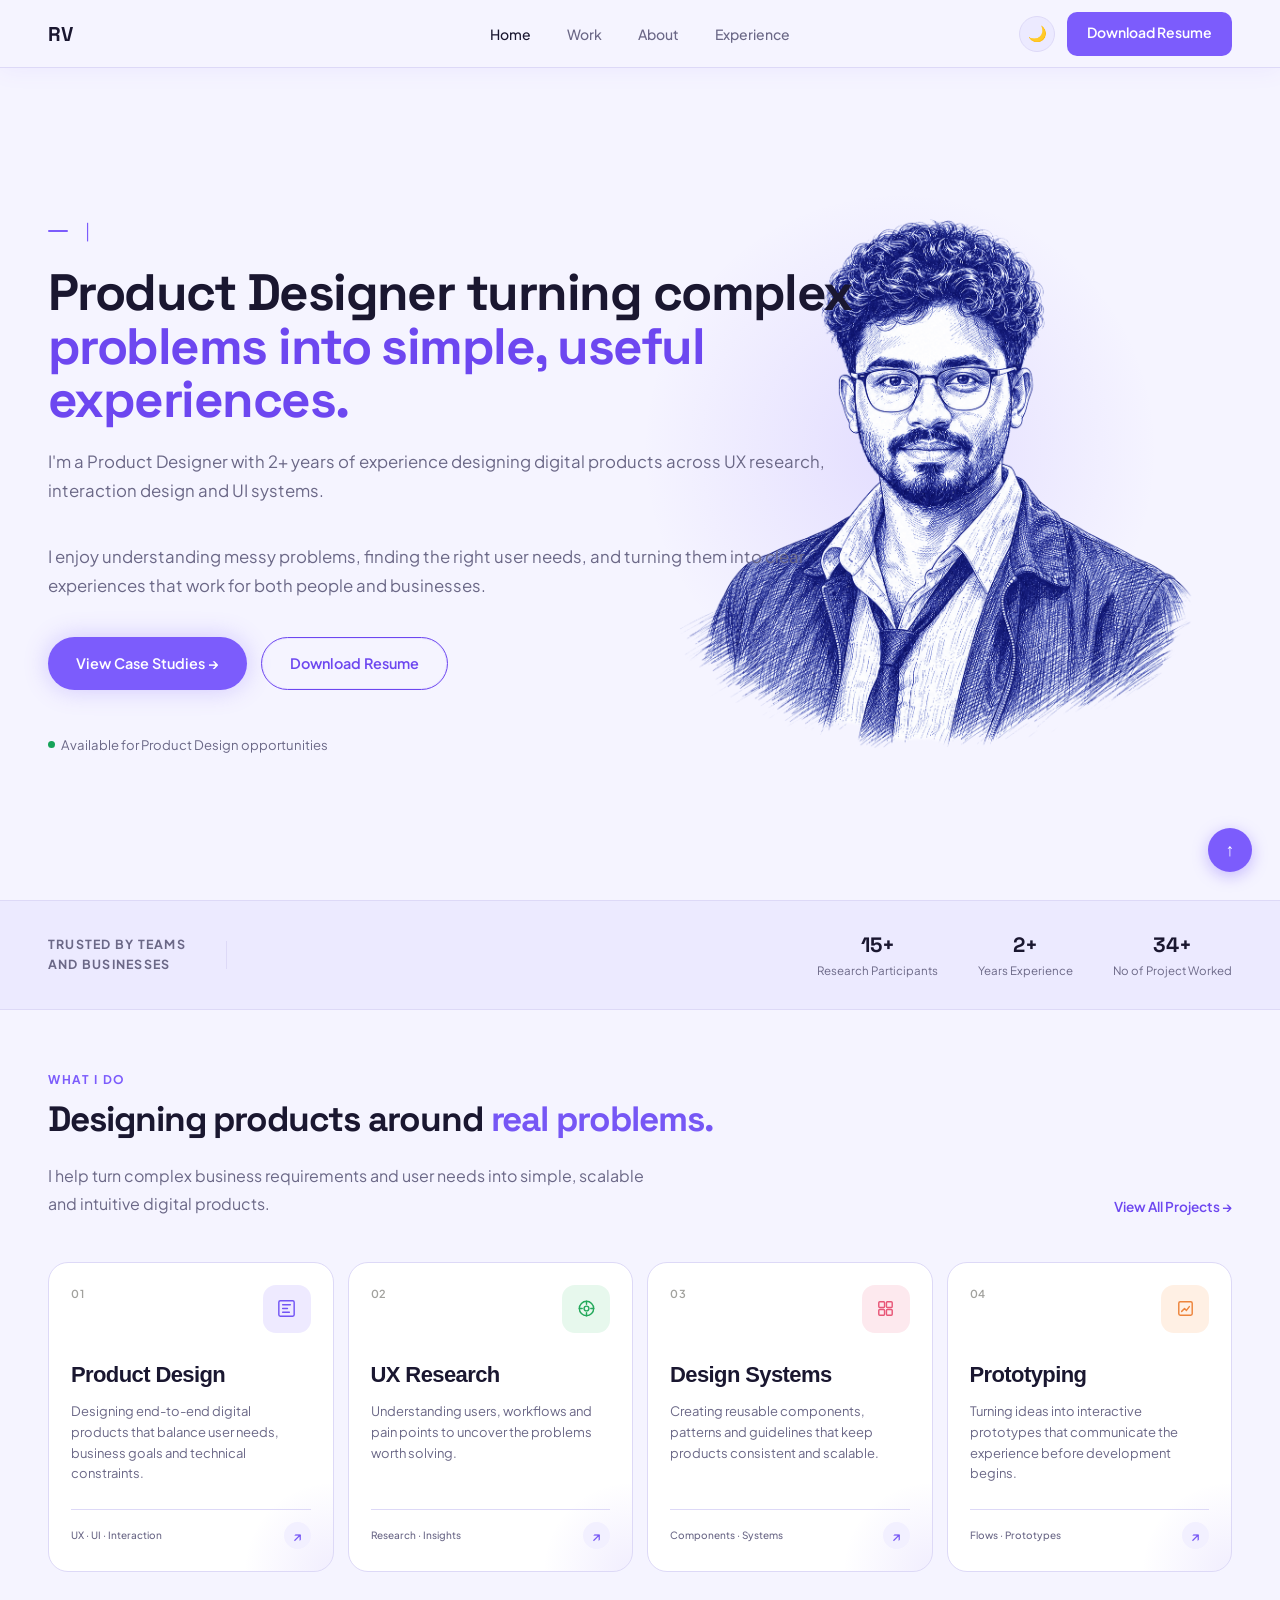
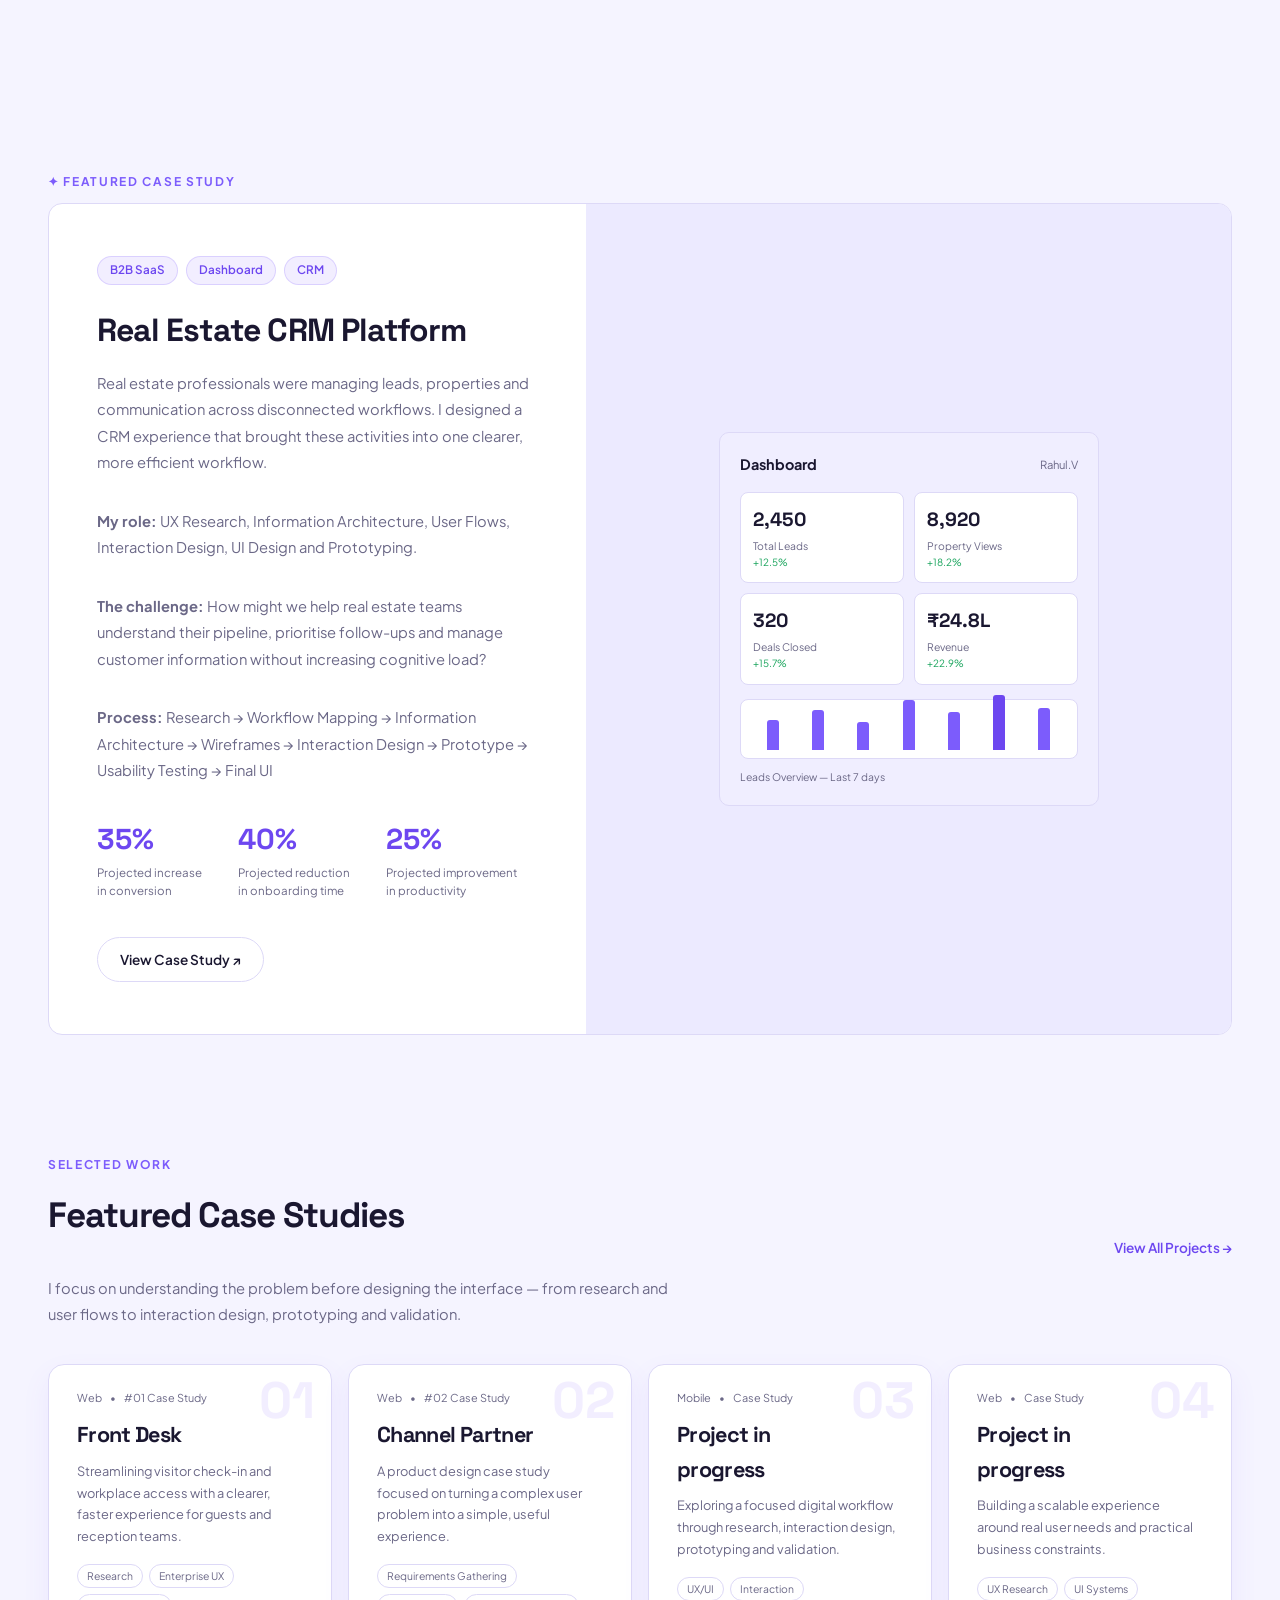
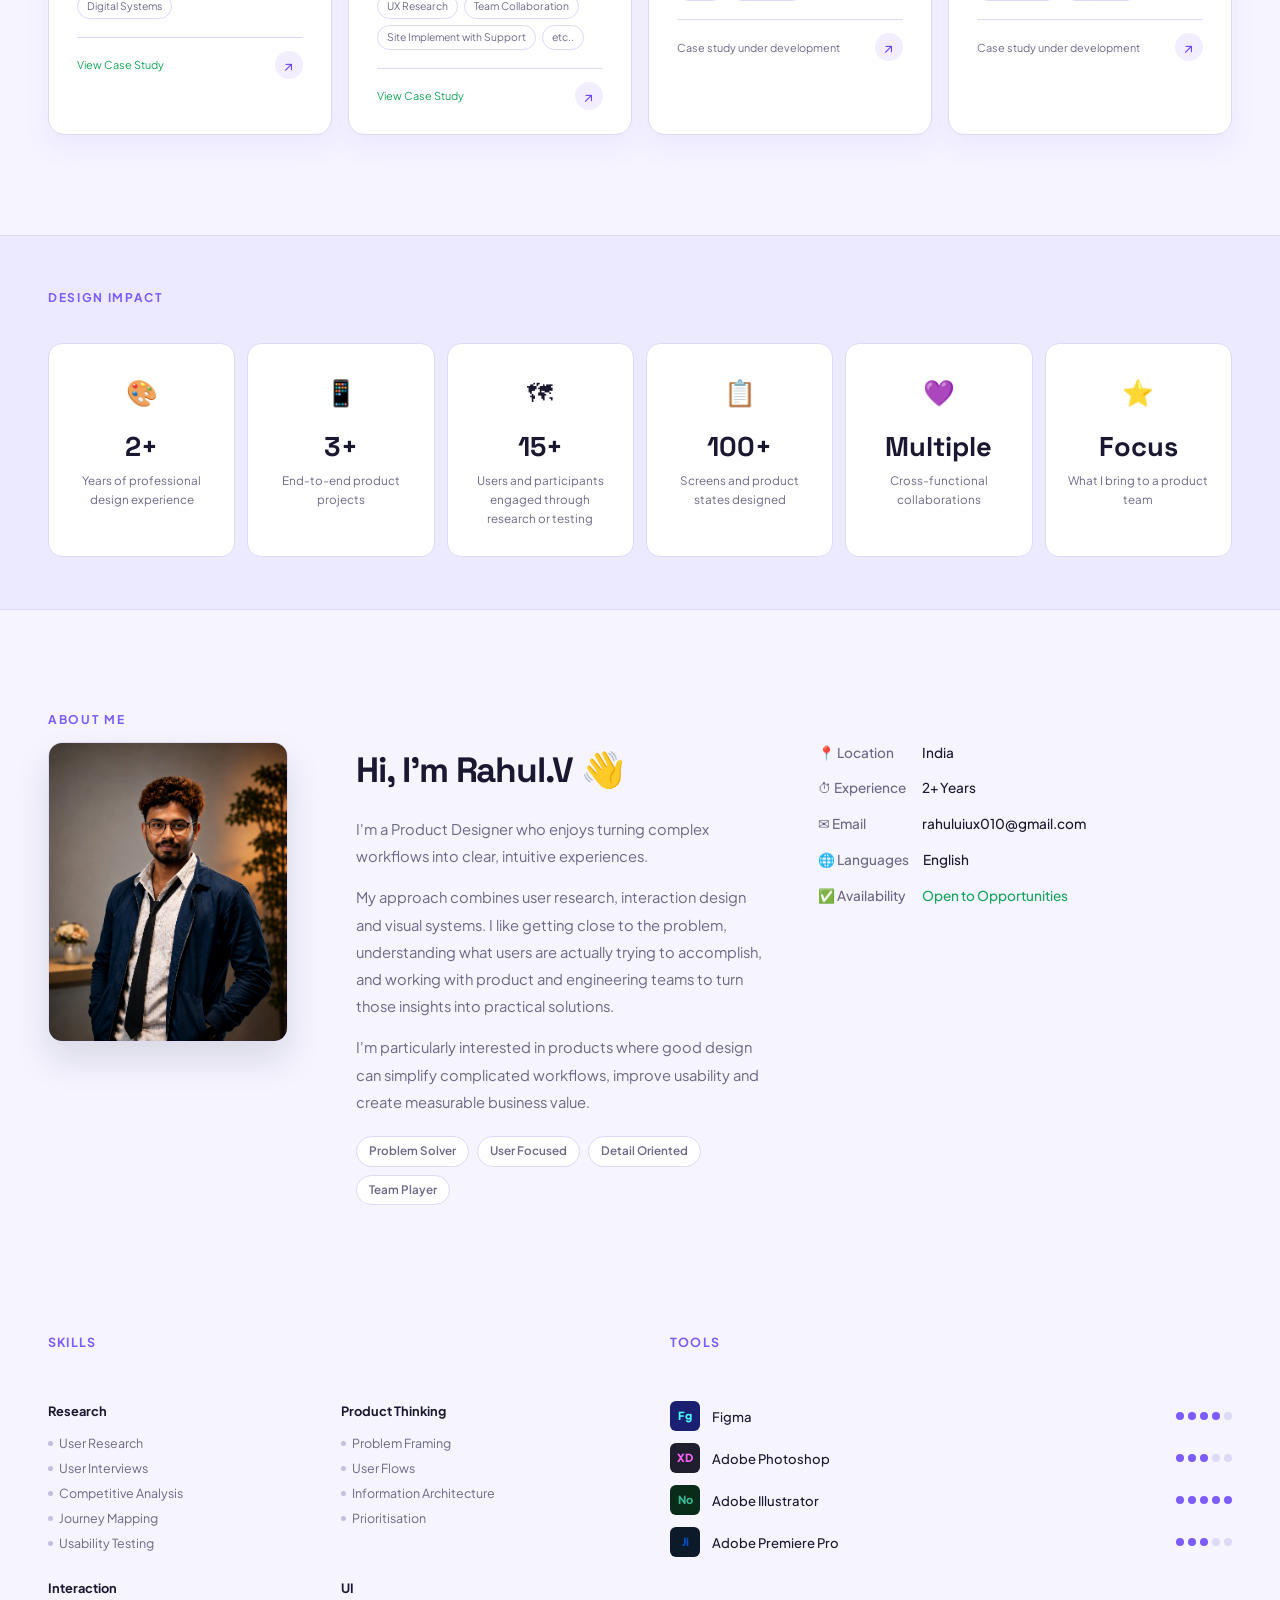
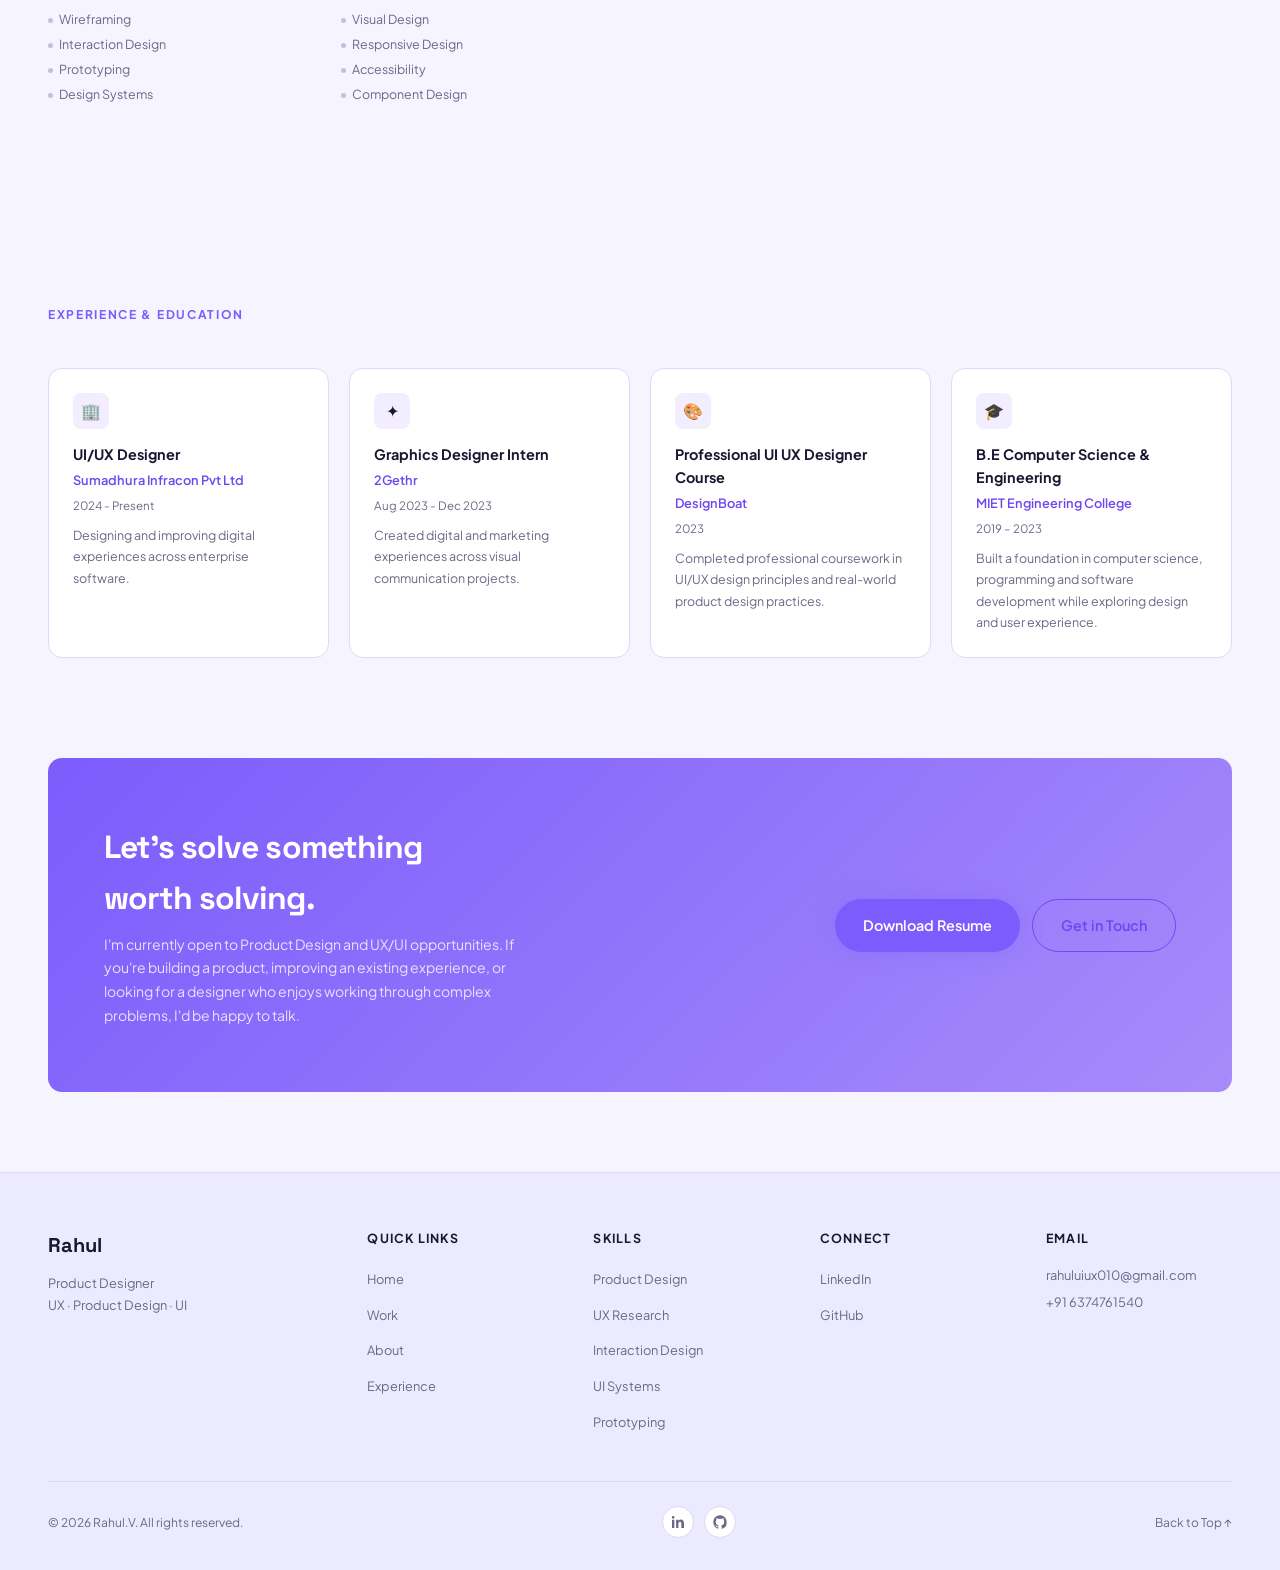
==== commit cfe59674: "Initial portfolio" ====
--- a/index.html
+++ b/index.html
@@ -19,7 +19,7 @@
   <div class="nav-logo">RV</div>
   <ul class="nav-links">
     <li><a href="#hero" class="active">Home</a></li>
-    <li><a href="#work">Work</a></li>
+    <li><a href="#featured01">Work</a></li>
     <li><a href="#about">About</a></li>
     <li><a href="#experience">Experience</a></li>
   </ul>
@@ -129,7 +129,7 @@
 </section>
 
 <!-- FEATURED CASE STUDY -->
-<section id="featured" style="padding-bottom: 60px;">
+<section id="featured01" style="padding-bottom: 60px;">
   <span class="section-eyebrow">✦ Featured Case Study</span>
   <div class="featured-case">
     <div class="case-info">
@@ -206,19 +206,19 @@
   <div class="work-grid">
     <article class="work-card" role="button" tabindex="0" onclick="window.open('CS1_FrontDesk/CS_Page.html', '_blank', 'noopener,noreferrer')" onkeydown="if (event.key === 'Enter' || event.key === ' ') { event.preventDefault(); window.open('CS1_FrontDesk/CS_Page.html', '_blank', 'noopener,noreferrer'); }">
       <span class="work-card-number">01</span>
-      <div class="work-card-top"><span>Web</span><span>•</span><span class="work-type">Product Design</span></div>
+      <div class="work-card-top"><span>Web</span><span>•</span><span class="work-type">#01 Case Study</span></div>
       <h3>Front Desk</h3>
       <p class="work-card-description">Streamlining visitor check-in and workplace access with a clearer, faster experience for guests and reception teams.</p>
       <div class="work-card-tags"><span class="work-card-tag">Research</span><span class="work-card-tag">Enterprise UX</span><span class="work-card-tag">Digital Systems</span></div>
-      <div class="work-card-footer"><span class="work-card-outcome">Designed for workplace teams</span><span class="work-card-arrow">↗</span></div>
+      <div class="work-card-footer"><span class="work-card-outcome">View Case Study</span><span class="work-card-arrow">↗</span></div>
     </article>
     <article class="work-card">
       <span class="work-card-number">02</span>
-      <div class="work-card-top"><span>Product</span><span>•</span><span class="work-type">Case Study</span></div>
-      <h3>Project in progress</h3>
+      <div class="work-card-top"><span>Web </span><span>•</span><span class="work-type">#02 Case Study</span></div>
+      <h3>Channel Partner</h3>
       <p class="work-card-description">A product design case study focused on turning a complex user problem into a simple, useful experience.</p>
-      <div class="work-card-tags"><span class="work-card-tag">Product Design</span><span class="work-card-tag">UX/UI</span></div>
-      <div class="work-card-footer"><span>Case study under development</span><span class="work-card-arrow">↗</span></div>
+      <div class="work-card-tags"><span class="work-card-tag">Requirements Gathering </span><span class="work-card-tag">UX Research</span><span class="work-card-tag">Team Collaboration</span><span class="work-card-tag">Site Implement with Support</span><span class="work-card-tag">etc..</span></div>
+      <div class="work-card-footer"><span class="work-card-outcome">View Case Study</span><span class="work-card-arrow">↗</span></div>
     </article>
     <article class="work-card">
       <span class="work-card-number">03</span>
@@ -456,7 +456,7 @@
       <h4>Quick Links</h4>
       <ul>
         <li><a href="#hero">Home</a></li>
-        <li><a href="#work">Work</a></li>
+        <li><a href="#featured">Work</a></li>
         <li><a href="#about">About</a></li>
         <li><a href="#experience">Experience</a></li>
       </ul>
--- a/style.css
+++ b/style.css
@@ -117,7 +117,6 @@
   .hero-stat-card { background: var(--card); border: 1px solid var(--border); border-radius: var(--radius-sm); padding: 14px 20px; text-align: center; min-width: 130px; width: 140px; height: 84px; backdrop-filter: blur(8px); display: flex; flex-direction: column; align-items: center; justify-content: center; }
   .hero-stat-card .num { font-family: var(--font-display); font-size: 1.8rem; font-weight: 800; color: var(--text); }
   .hero-stat-card .label { font-size: 0.72rem; color: var(--muted); margin-top: 2px; }
-  #featured { display: none; }
 
   /* TRUST BAR */
   .trust-bar { background: var(--surface); border-top: 1px solid var(--border); border-bottom: 1px solid var(--border); padding: 28px 48px; display: flex; align-items: center; gap: 40px; flex-wrap: wrap; overflow: hidden; }
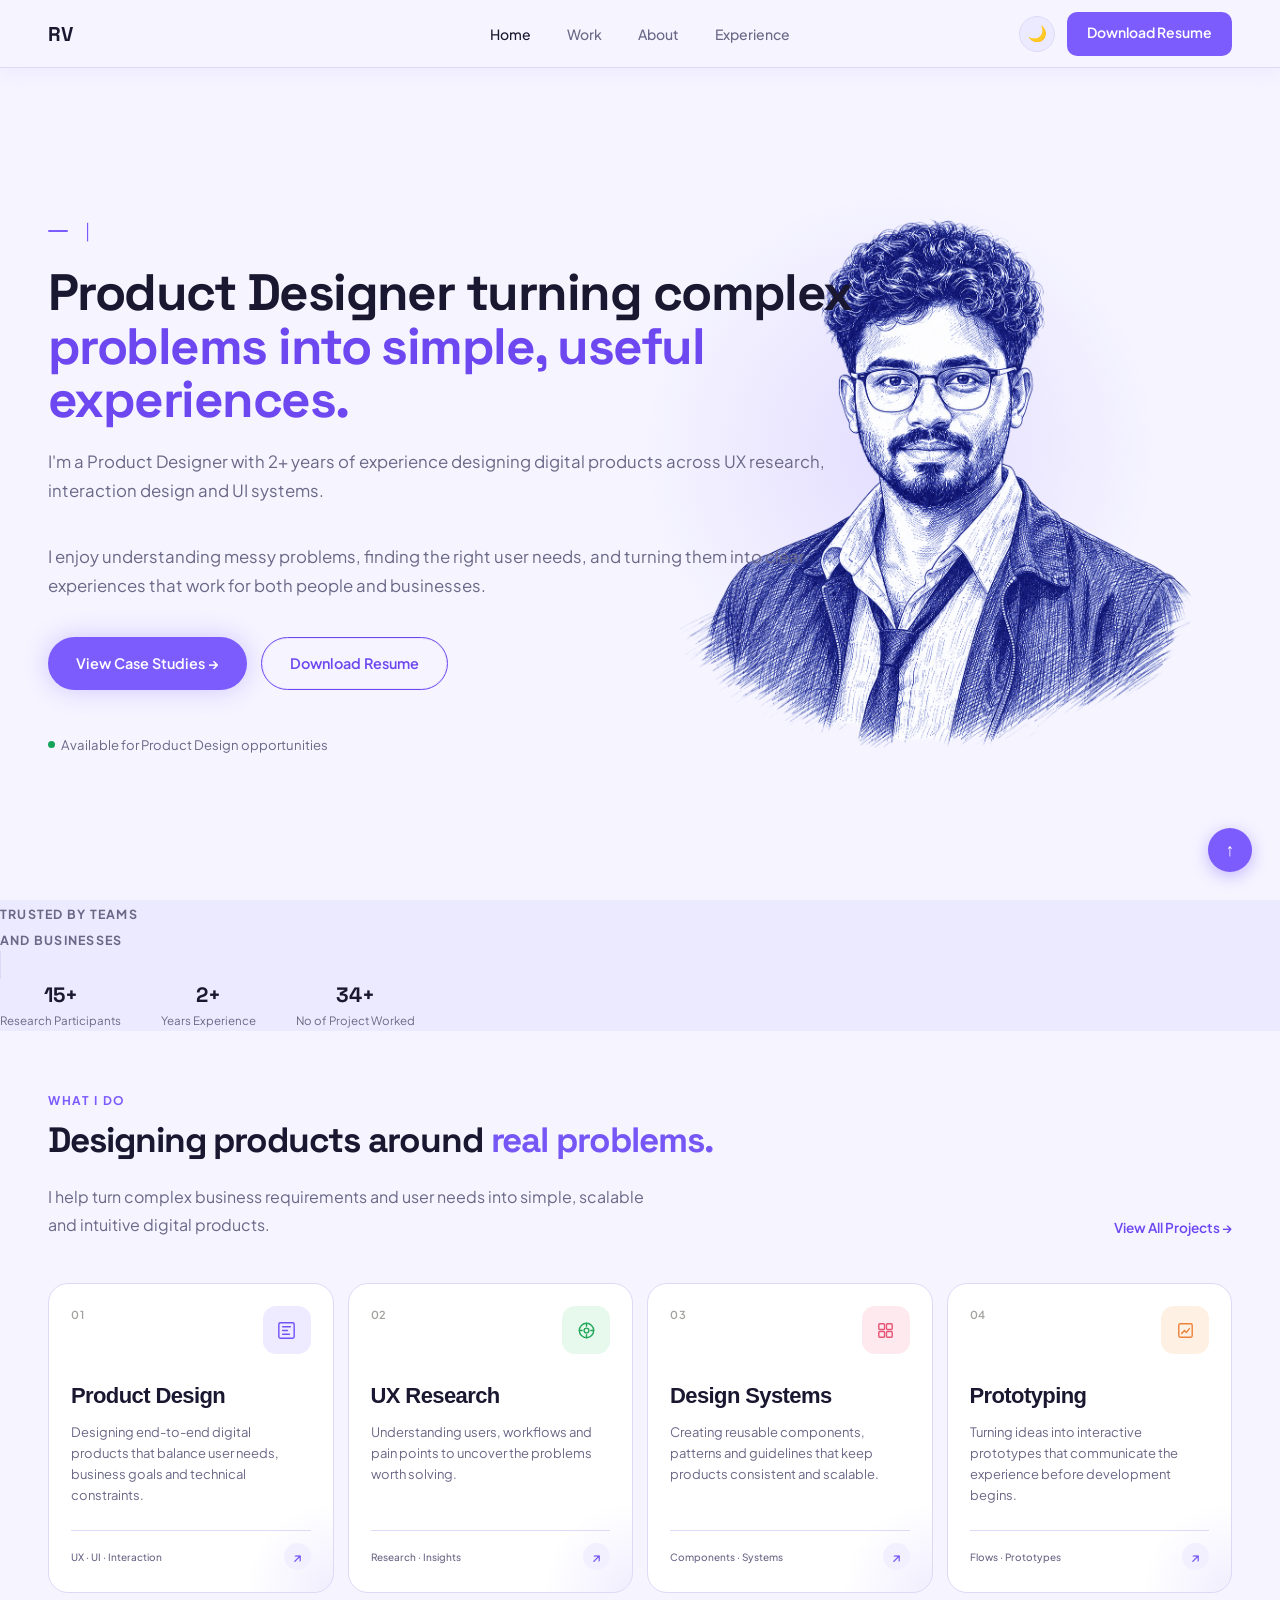
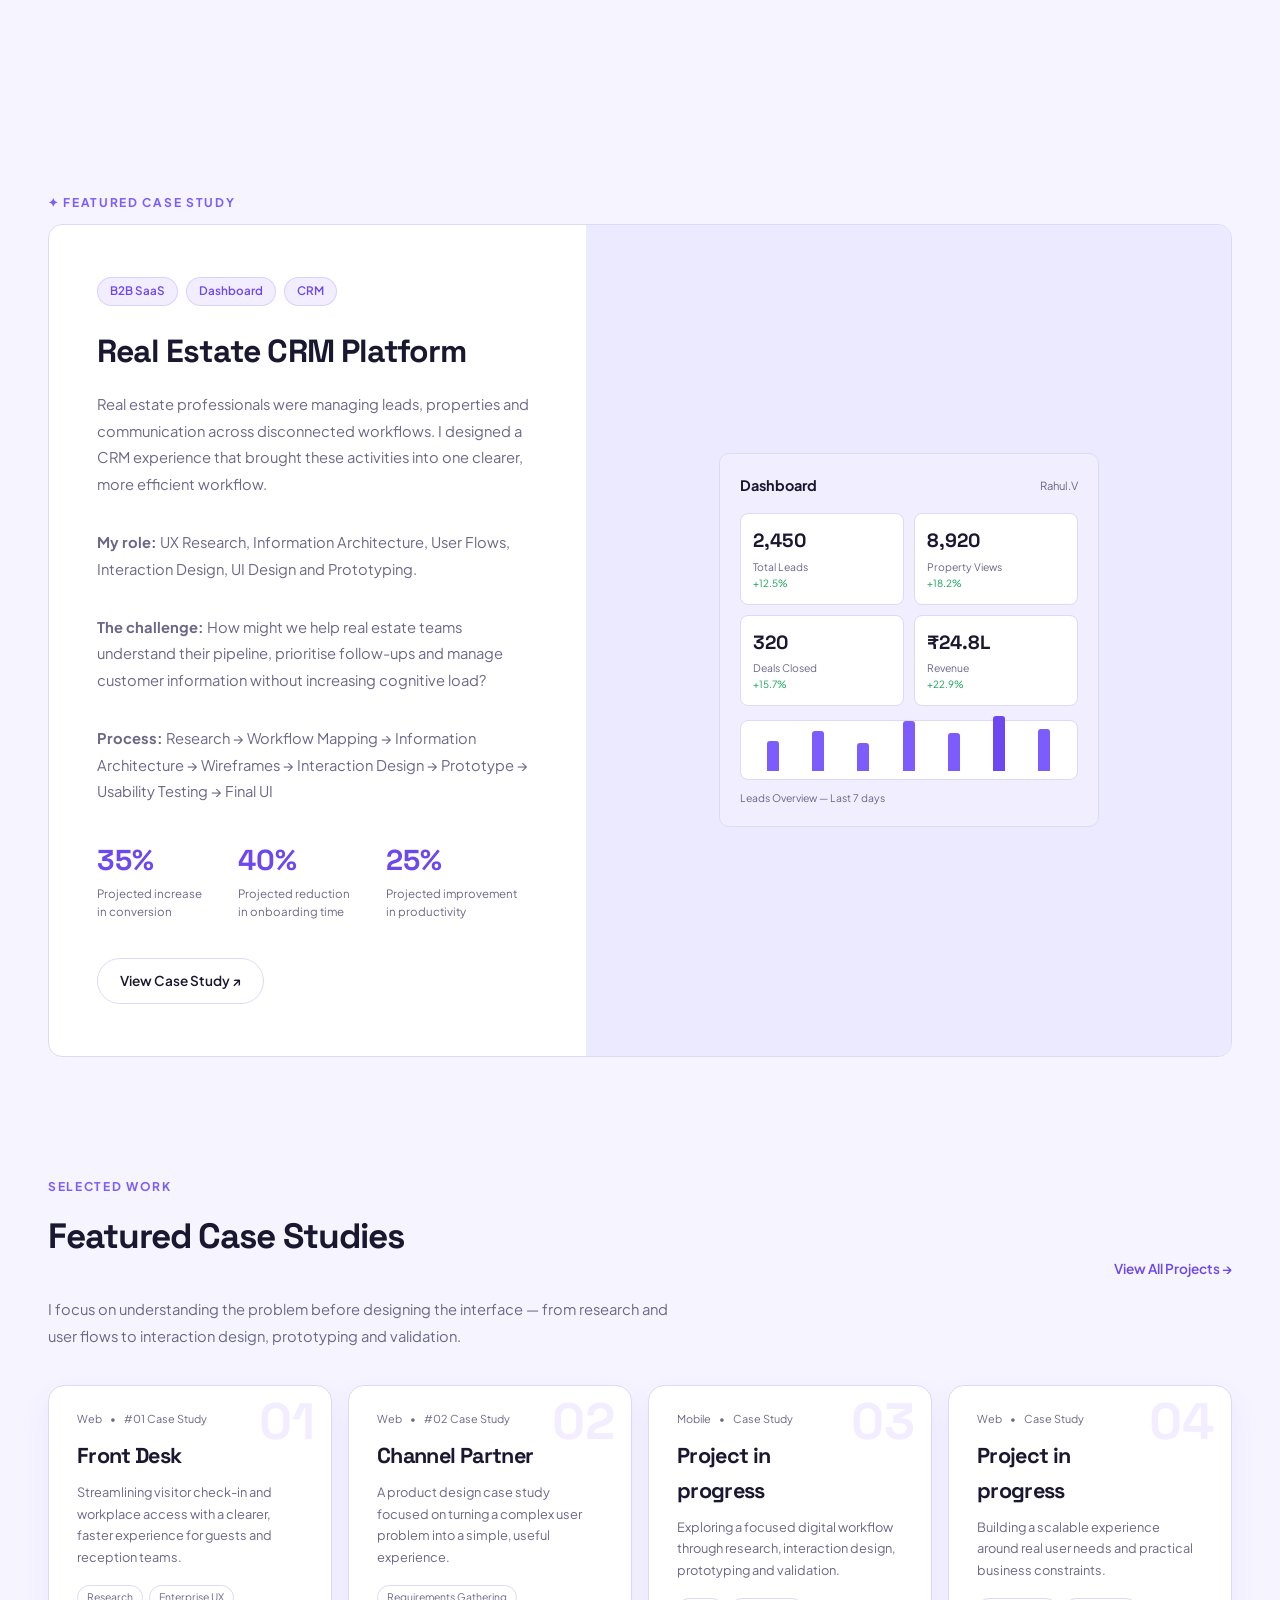
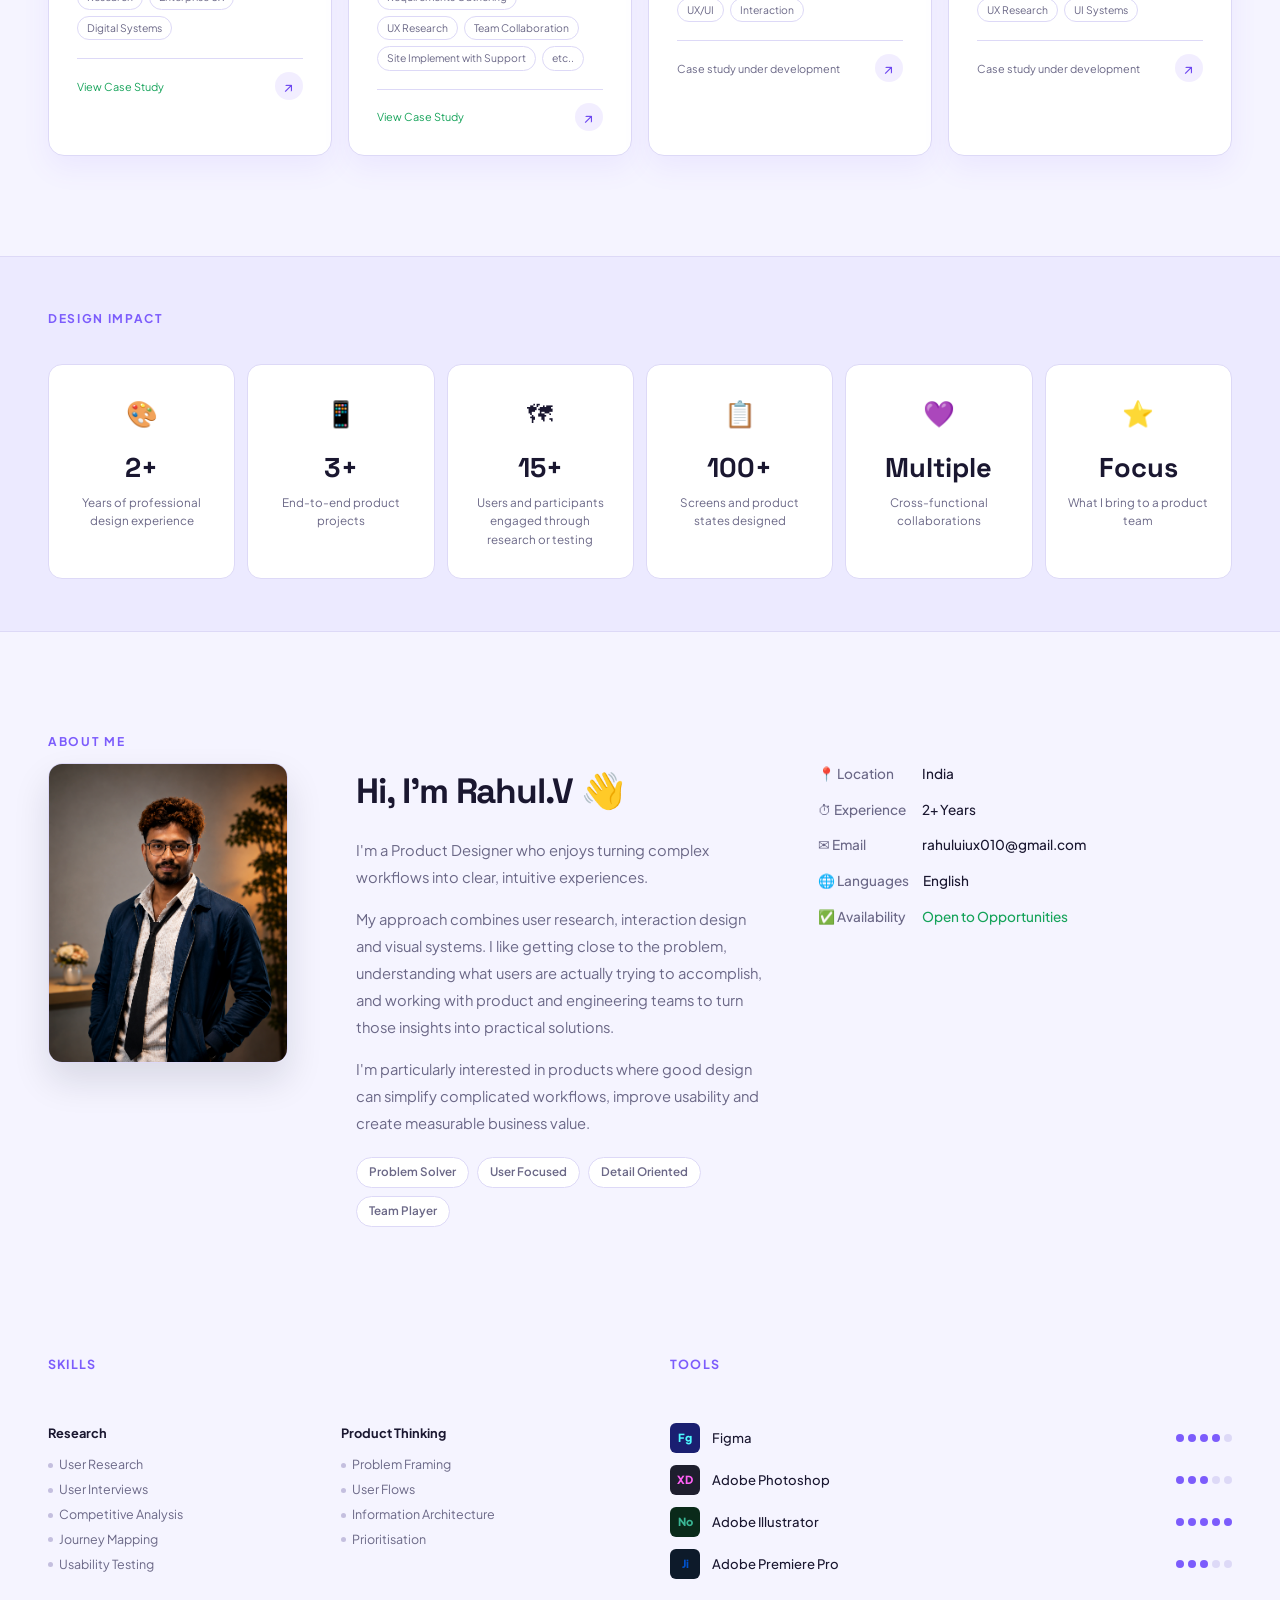
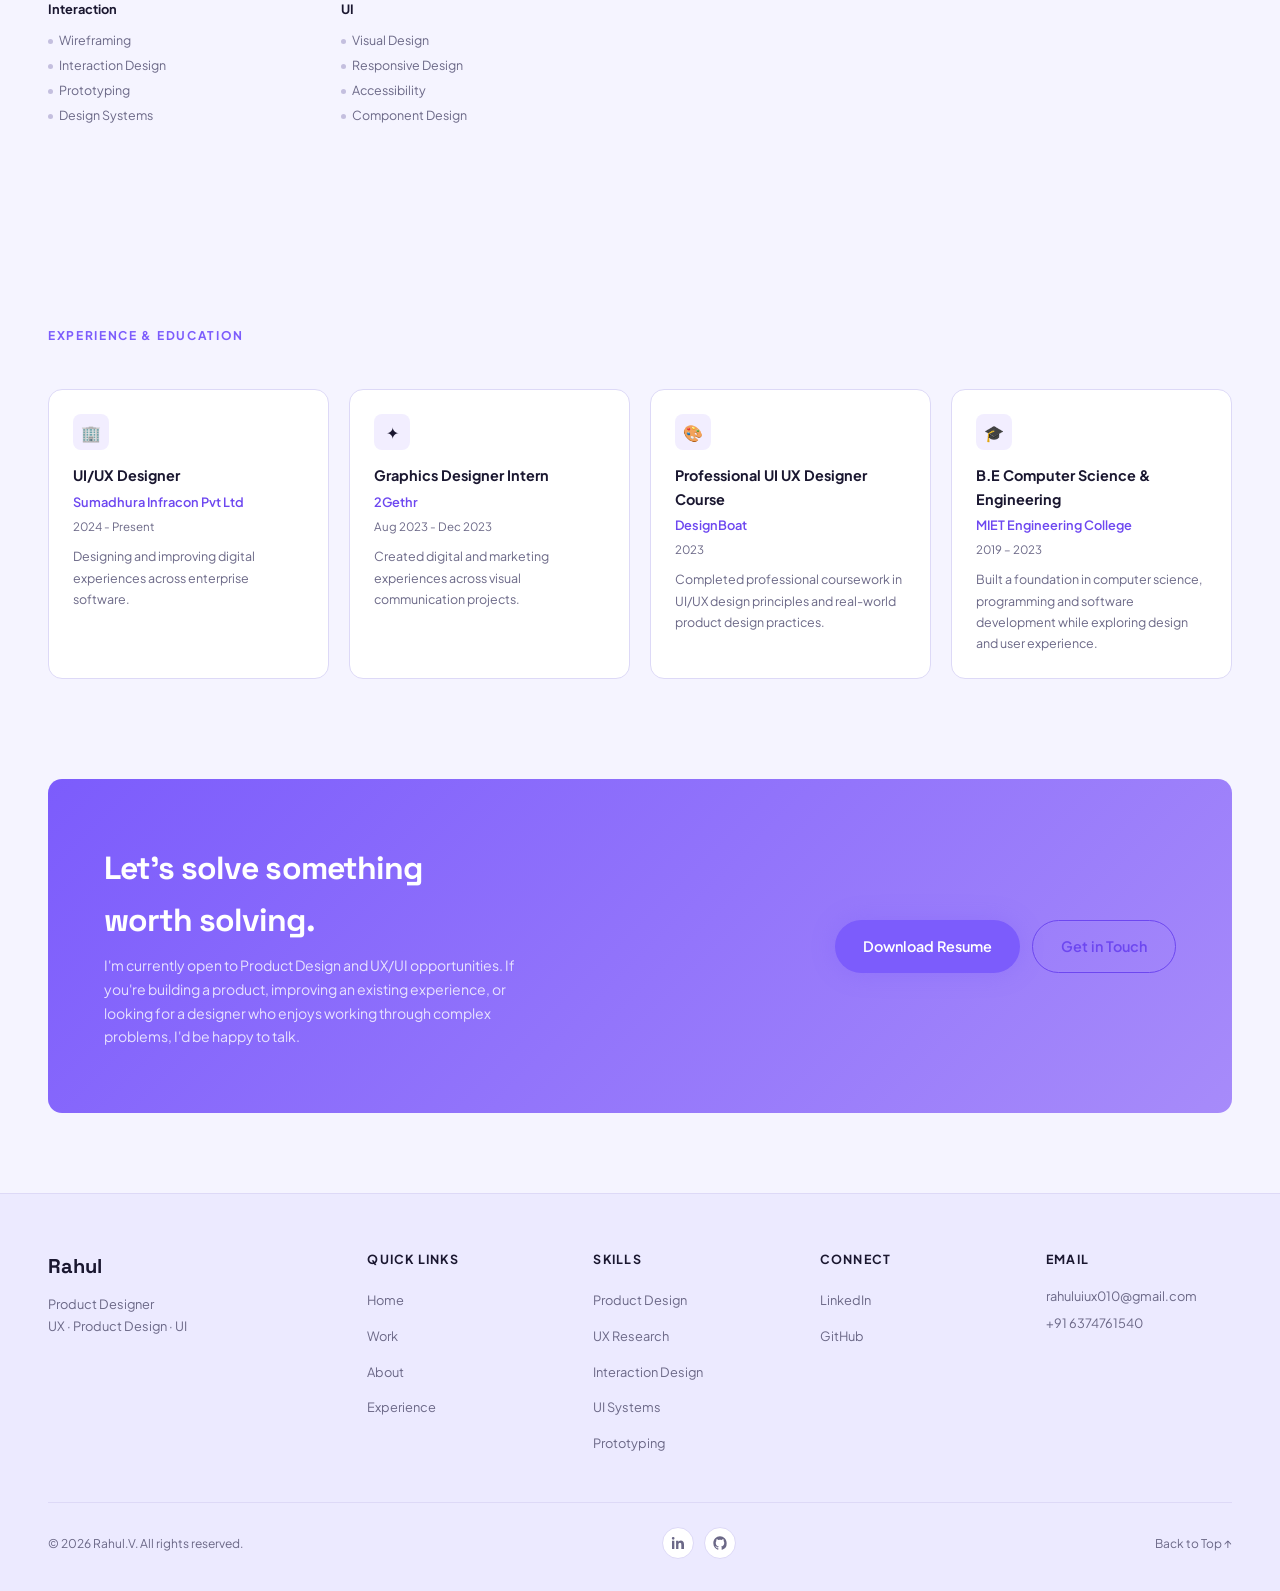
==== commit b9002c1b: "Merge portfolio updates" ====
--- a/index.html
+++ b/index.html
@@ -212,14 +212,14 @@
       <div class="work-card-tags"><span class="work-card-tag">Research</span><span class="work-card-tag">Enterprise UX</span><span class="work-card-tag">Digital Systems</span></div>
       <div class="work-card-footer"><span class="work-card-outcome">View Case Study</span><span class="work-card-arrow">↗</span></div>
     </article>
-    <article class="work-card">
+    <a class="work-card" href="CS2_ChannelPartner/case-study-channel-partner.html">
       <span class="work-card-number">02</span>
       <div class="work-card-top"><span>Web </span><span>•</span><span class="work-type">#02 Case Study</span></div>
       <h3>Channel Partner</h3>
       <p class="work-card-description">A product design case study focused on turning a complex user problem into a simple, useful experience.</p>
       <div class="work-card-tags"><span class="work-card-tag">Requirements Gathering </span><span class="work-card-tag">UX Research</span><span class="work-card-tag">Team Collaboration</span><span class="work-card-tag">Site Implement with Support</span><span class="work-card-tag">etc..</span></div>
       <div class="work-card-footer"><span class="work-card-outcome">View Case Study</span><span class="work-card-arrow">↗</span></div>
-    </article>
+    </a>
     <article class="work-card">
       <span class="work-card-number">03</span>
       <div class="work-card-top"><span>Mobile</span><span>•</span><span class="work-type">Case Study</span></div>
--- a/style.css
+++ b/style.css
@@ -117,6 +117,10 @@
   .hero-stat-card { background: var(--card); border: 1px solid var(--border); border-radius: var(--radius-sm); padding: 14px 20px; text-align: center; min-width: 130px; width: 140px; height: 84px; backdrop-filter: blur(8px); display: flex; flex-direction: column; align-items: center; justify-content: center; }
   .hero-stat-card .num { font-family: var(--font-display); font-size: 1.8rem; font-weight: 800; color: var(--text); }
   .hero-stat-card .label { font-size: 0.72rem; color: var(--muted); margin-top: 2px; }
+<<<<<<< HEAD
+=======
+  #featured { display: none; }
+>>>>>>> 67dd37b74d3b7c650787dc1d55c4542fa0ab2d24
 
   /* TRUST BAR */
   .trust-bar { background: var(--surface); border-top: 1px solid var(--border); border-bottom: 1px solid var(--border); padding: 28px 48px; display: flex; align-items: center; gap: 40px; flex-wrap: wrap; overflow: hidden; }
@@ -163,7 +167,7 @@
 
   /* WORK GRID */
   .work-grid { display: grid; grid-template-columns: repeat(4, minmax(0, 1fr)); gap: 16px; }
-  .work-card { position: relative; display: block; padding: 24px 28px; background: var(--card); border: 1px solid var(--border); border-radius: 16px; overflow: hidden; box-shadow: 0 12px 28px var(--shadow); transition: transform 0.25s, border-color 0.25s, background-color 0.35s, box-shadow 0.25s; cursor: pointer; }
+  .work-card { position: relative; display: block; padding: 24px 28px; background: var(--card); border: 1px solid var(--border); border-radius: 16px; overflow: hidden; box-shadow: 0 12px 28px var(--shadow); color: var(--text); text-decoration: none; transition: transform 0.25s, border-color 0.25s, background-color 0.35s, box-shadow 0.25s; cursor: pointer; }
   .work-card:hover { transform: translateY(-4px); border-color: var(--accent); background: var(--accent); color: #fff; box-shadow: 0 18px 36px rgba(124,92,252,0.24); }
   .work-card:hover .work-card-top,
   .work-card:hover .work-card-description,
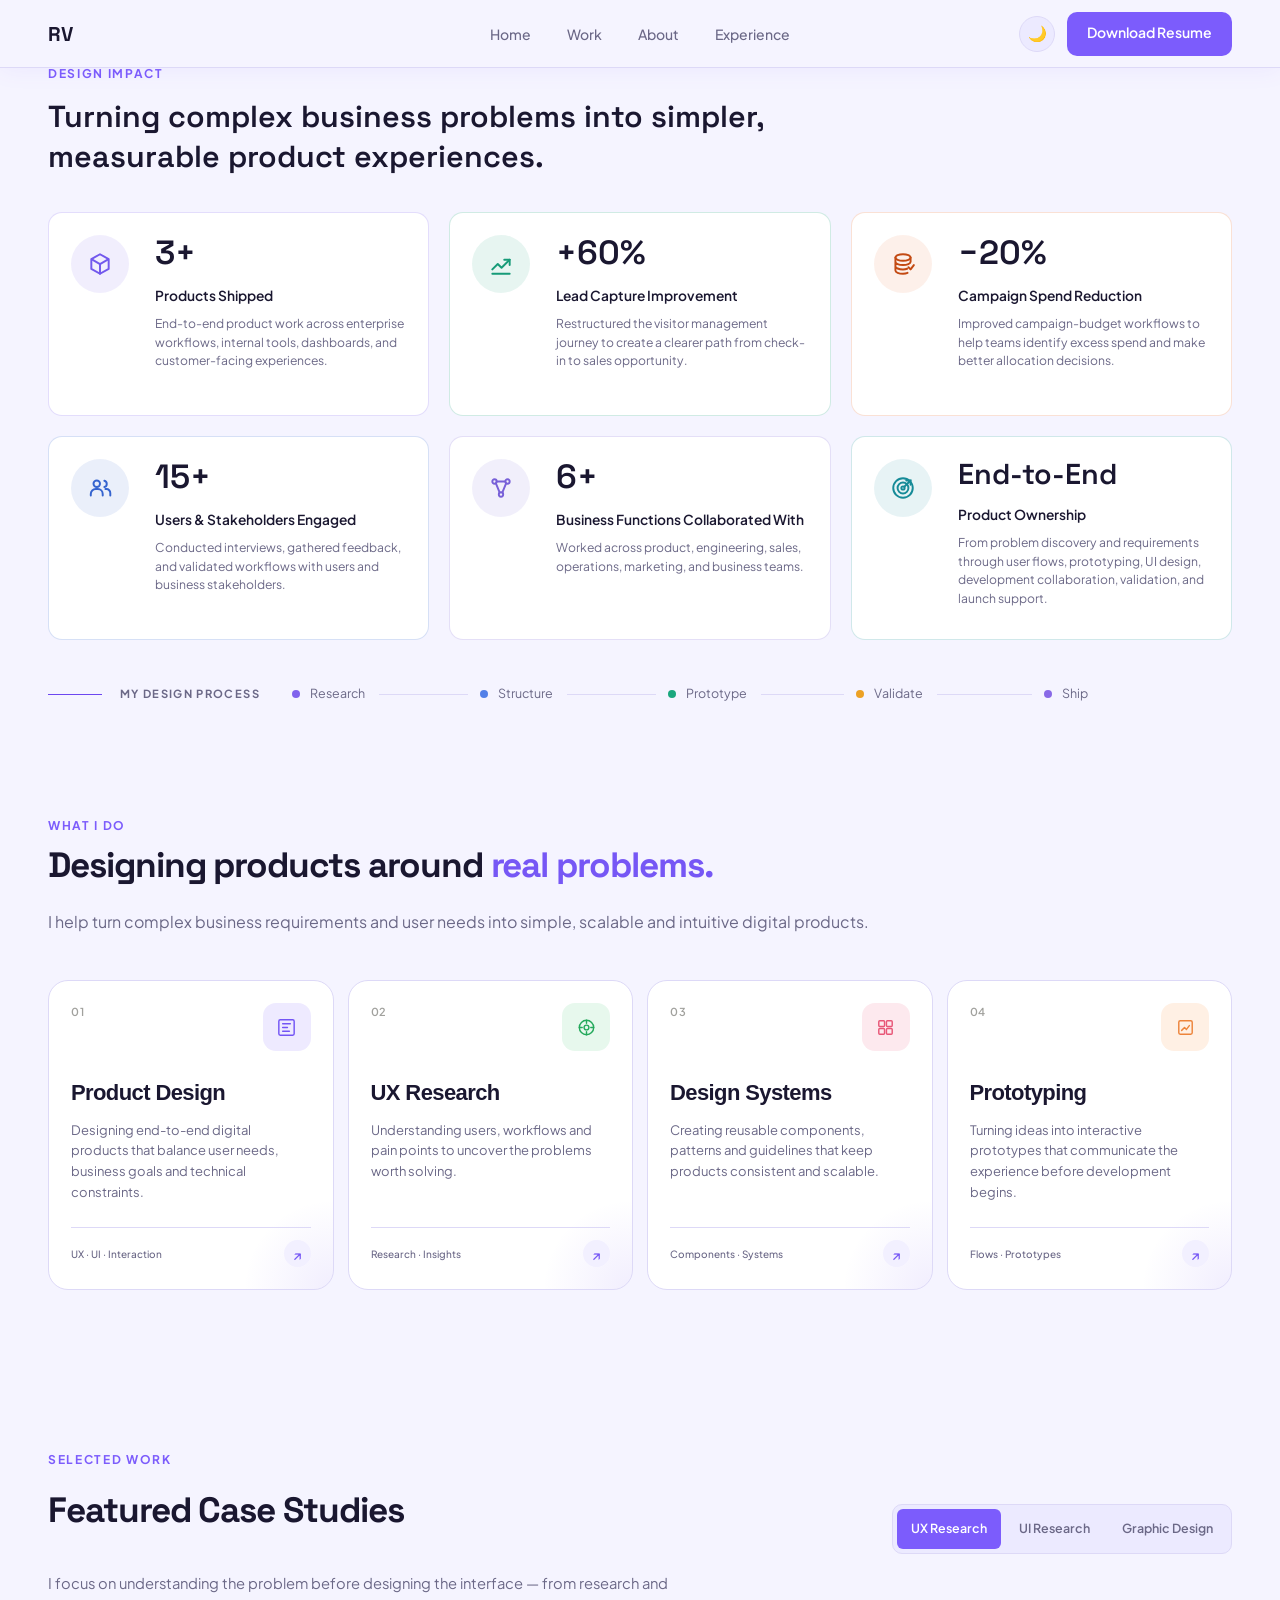
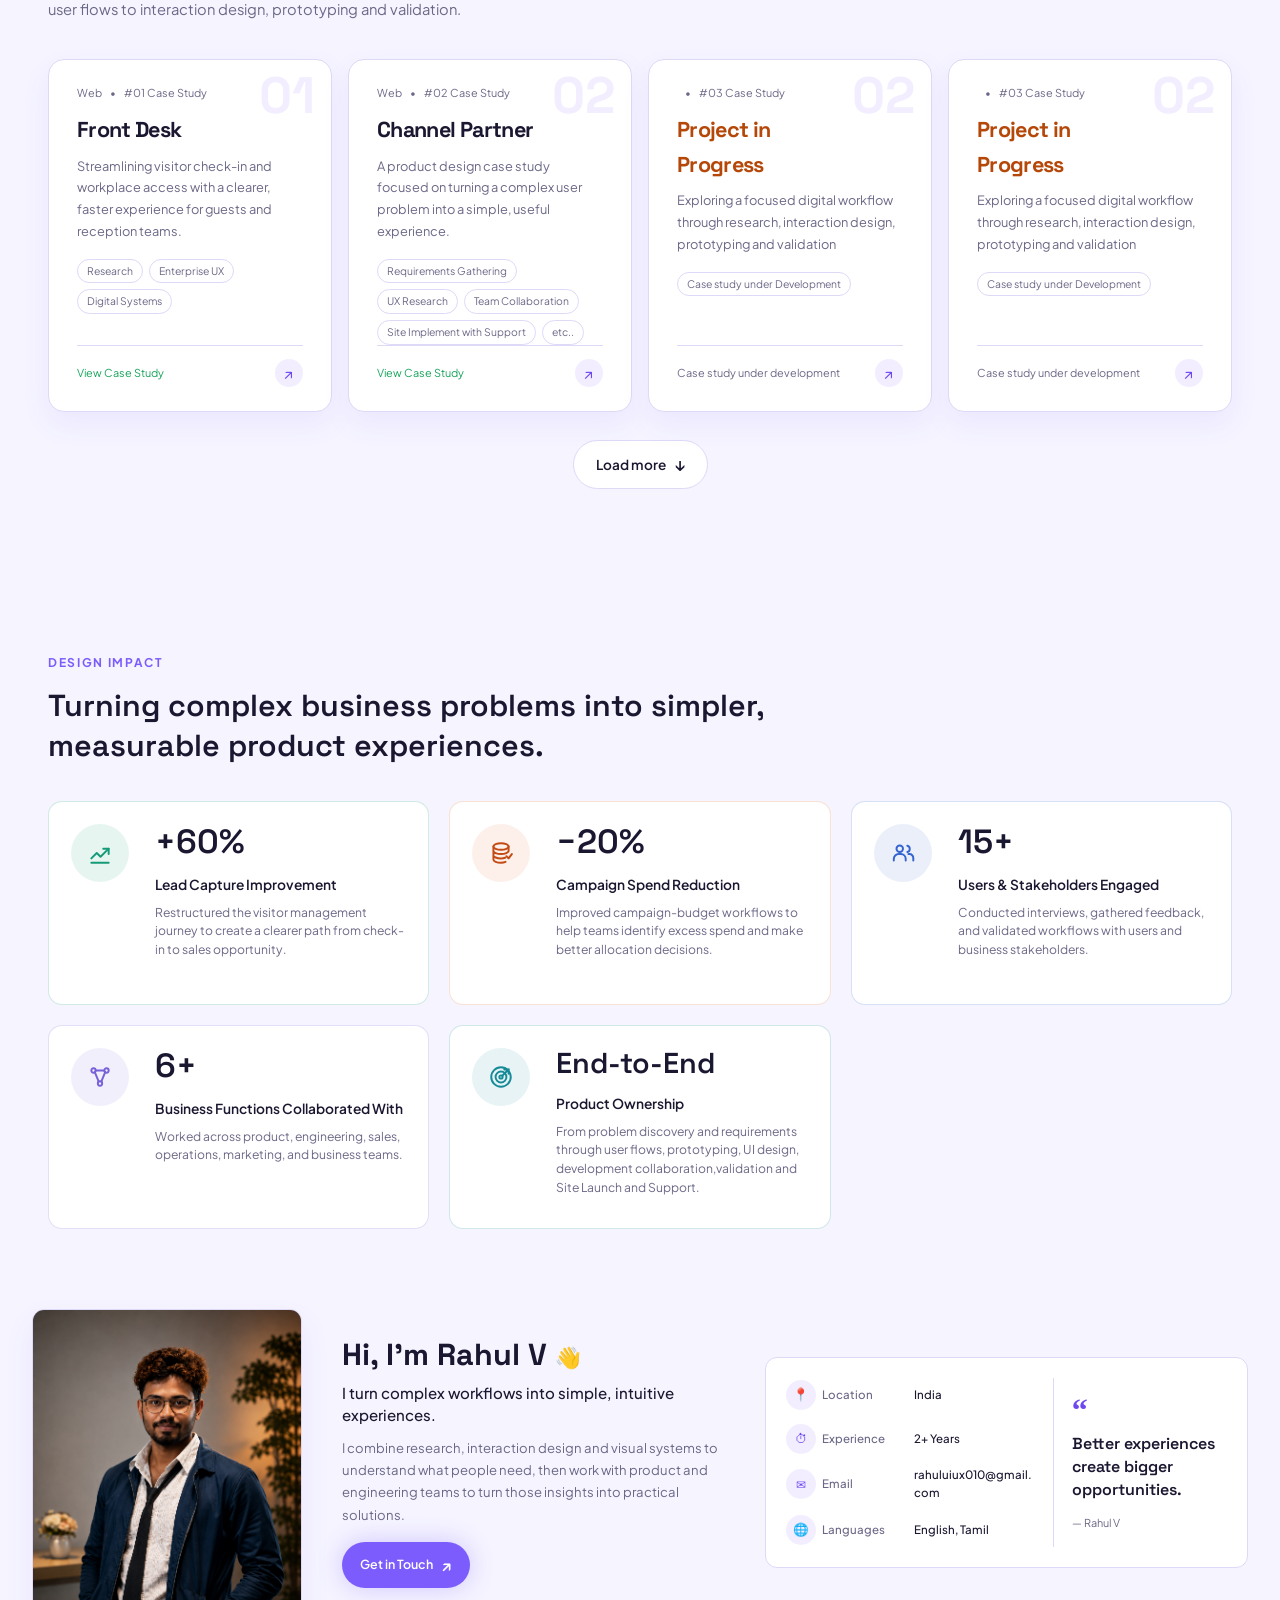
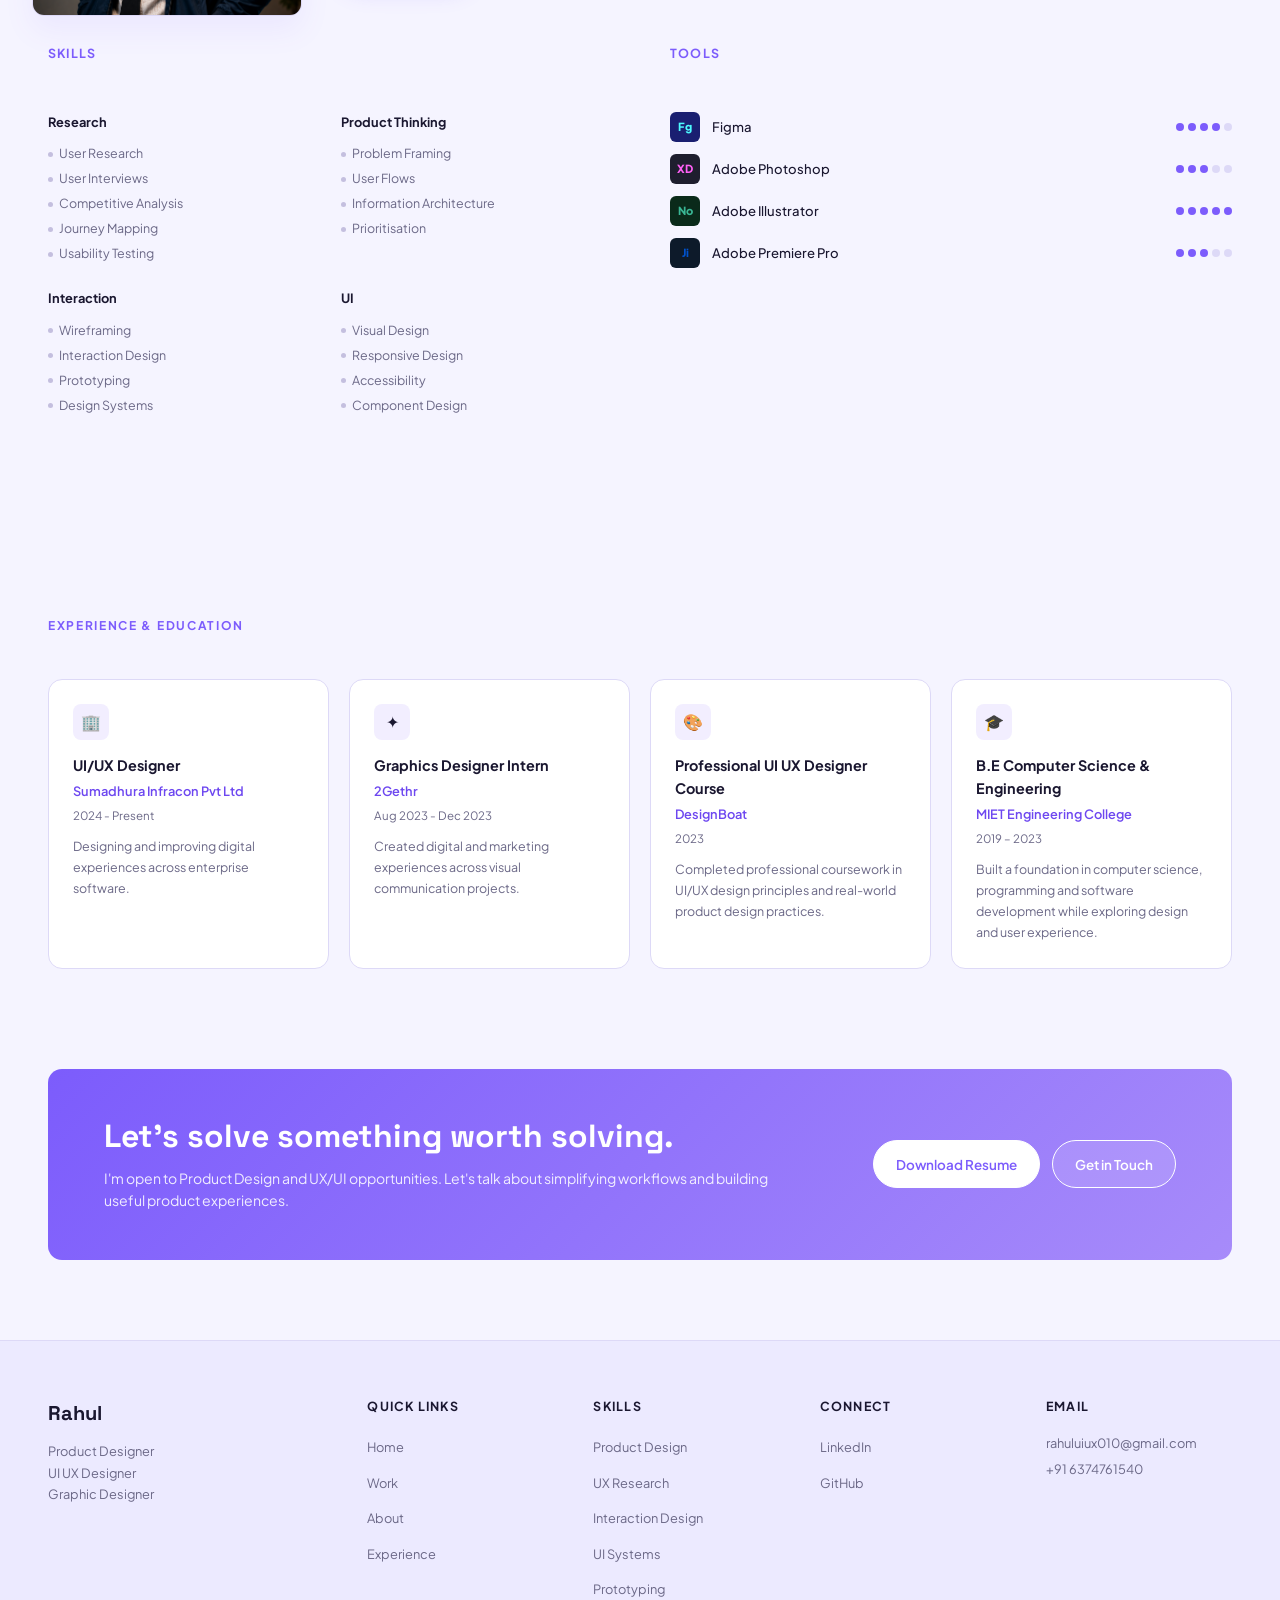
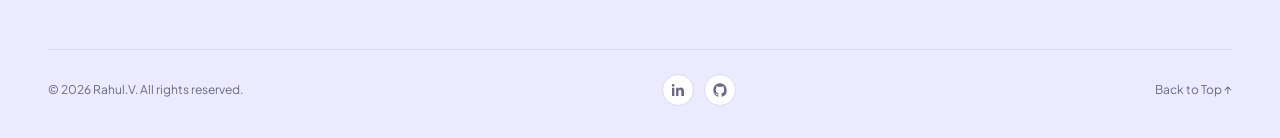
==== commit 23e24795: "Merge portfolio updates" ====
--- a/index.html
+++ b/index.html
@@ -19,7 +19,7 @@
   <div class="nav-logo">RV</div>
   <ul class="nav-links">
     <li><a href="#hero" class="active">Home</a></li>
-    <li><a href="#featured01">Work</a></li>
+    <li><a href="#work">Work</a></li>
     <li><a href="#about">About</a></li>
     <li><a href="#experience">Experience</a></li>
   </ul>
@@ -30,44 +30,54 @@
 </nav>
 
 <!-- HERO -->
-<section class="hero" id="hero">
-  <div class="hero-bg-circle"></div>
-  <div class="hero-content">
-    <div class="hero-eyebrow">
-      <span id="typewriter"></span><span class="cursor">|</span>  
-    </div>
-    <h1 class="hero-h1"><span class="hero-lead">Product Designer turning complex</span><br><span class="hero-highlight">problems into simple, useful experiences.</span></h1>
-    <p class="hero-desc">I'm a Product Designer with 2+ years of experience designing digital products across UX research, interaction design and UI systems.</p>
-    <p class="hero-desc">I enjoy understanding messy problems, finding the right user needs, and turning them into clear experiences that work for both people and businesses.</p>
-    <div class="hero-actions">
-      <a href="#work" class="btn-primary">View Case Studies →</a>
-      <a href="Homepage/source/Rahul_6374761540.pdf" download="rahul_6374761540.pdf" class="btn-secondary hero-download">  Download Resume
-</a>
-    </div>
-    <div class="hero-meta">
-      <div class="hero-meta-item"><span class="dot"></span> Available for Product Design opportunities</div>
-    </div>
-  </div>
-  <div class="hero-image">
-    <img src="Homepage/source/Banner2.png" alt="Rahul, Product Designer">
-  </div>
-</section>
-
-<!-- TRUST BAR -->
-<div class="trust-bar">
-  <span class="trust-label">Trusted by teams<br>and businesses</span>
-  <div class="trust-divider"></div>
-  
-  <div class="trust-stats">
-    <div class="trust-stat"><div class="n">15+</div><div class="l">Research Participants</div></div>
-    <div class="trust-stat"><div class="n">2+</div><div class="l">Years Experience</div></div>
-    <div class="trust-stat"><div class="n">34+</div><div class="l">No of Project Worked</div></div>
-  </div>
-</div>
-
-<!-- WHAT I DO -->
- <section id="work" style="padding-top: 60px;">
-  <div class="section-row">
+<section class="impact-section" aria-labelledby="impact-title">
+  <div class="impact-inner">
+    <header class="impact-heading">
+      <span class="section-eyebrow">Design Impact</span>
+      <h2 id="impact-title">Turning complex business problems into simpler, measurable product experiences.</h2>
+    </header>
+
+    <div class="impact-grid">
+      <article class="impact-card impact-card-violet">
+        <span class="impact-icon" aria-hidden="true"><svg viewBox="0 0 24 24" fill="none"><path d="m12 3 8 4.5v9L12 21l-8-4.5v-9L12 3Z"/><path d="m4.5 7.8 7.5 4.3 7.5-4.3M12 12.1V21"/></svg></span>
+        <div class="impact-copy"><div class="impact-metric">3+</div><h3>Products Shipped</h3><p>End-to-end product work across enterprise workflows, internal tools, dashboards, and customer-facing experiences.</p></div>
+      </article>
+      <article class="impact-card impact-card-green">
+        <span class="impact-icon" aria-hidden="true"><svg viewBox="0 0 24 24" fill="none"><path d="m4 17 5-5 3.5 3.5L20 8"/><path d="M15 8h5v5M4 21h16"/></svg></span>
+        <div class="impact-copy"><div class="impact-metric">+60%</div><h3>Lead Capture Improvement</h3><p>Restructured the visitor management journey to create a clearer path from check-in to sales opportunity.</p></div>
+      </article>
+      <article class="impact-card impact-card-orange">
+        <span class="impact-icon" aria-hidden="true"><svg viewBox="0 0 24 24" fill="none"><ellipse cx="12" cy="6" rx="7" ry="3"/><path d="M5 6v4c0 1.7 3.1 3 7 3s7-1.3 7-3V6M5 10v4c0 1.7 3.1 3 7 3 1.4 0 2.7-.2 3.8-.6M5 14v4c0 1.7 3.1 3 7 3 1.6 0 3.1-.3 4.2-.8"/><path d="m17 15 2 2 3-4"/></svg></span>
+        <div class="impact-copy"><div class="impact-metric">−20%</div><h3>Campaign Spend Reduction</h3><p>Improved campaign-budget workflows to help teams identify excess spend and make better allocation decisions.</p></div>
+      </article>
+      <article class="impact-card impact-card-blue">
+        <span class="impact-icon" aria-hidden="true"><svg viewBox="0 0 24 24" fill="none"><circle cx="9" cy="8" r="3"/><path d="M3.5 19v-1.5A4.5 4.5 0 0 1 8 13h2a4.5 4.5 0 0 1 4.5 4.5V19M16 5.3a3 3 0 0 1 0 5.8M17 13h1a3.5 3.5 0 0 1 3.5 3.5V19"/></svg></span>
+        <div class="impact-copy"><div class="impact-metric">15+</div><h3>Users &amp; Stakeholders Engaged</h3><p>Conducted interviews, gathered feedback, and validated workflows with users and business stakeholders.</p></div>
+      </article>
+      <article class="impact-card impact-card-purple">
+        <span class="impact-icon" aria-hidden="true"><svg viewBox="0 0 24 24" fill="none"><circle cx="6" cy="6" r="2"/><circle cx="18" cy="6" r="2"/><circle cx="12" cy="18" r="2"/><path d="m8 6 8 0M7.2 7.6l3.6 8.6m6-8.6-3.6 8.6"/></svg></span>
+        <div class="impact-copy"><div class="impact-metric">6+</div><h3>Business Functions Collaborated With</h3><p>Worked across product, engineering, sales, operations, marketing, and business teams.</p></div>
+      </article>
+      <article class="impact-card impact-card-teal">
+        <span class="impact-icon" aria-hidden="true"><svg viewBox="0 0 24 24" fill="none"><circle cx="12" cy="12" r="9"/><circle cx="12" cy="12" r="5"/><circle cx="12" cy="12" r="1.5"/><path d="m13.2 10.8 6-6M15 5h4v4"/></svg></span>
+        <div class="impact-copy"><div class="impact-metric impact-metric-text">End-to-End</div><h3>Product Ownership</h3><p>From problem discovery and requirements through user flows, prototyping, UI design, development collaboration, validation, and launch support.</p></div>
+      </article>
+    </div>
+
+    <div class="impact-process">
+      <div class="impact-process-label"><span aria-hidden="true"></span>My Design Process</div>
+      <ol class="impact-steps">
+        <li class="impact-step-violet">Research</li>
+        <li class="impact-step-blue">Structure</li>
+        <li class="impact-step-green">Prototype</li>
+        <li class="impact-step-orange">Validate</li>
+        <li class="impact-step-purple">Ship</li>
+      </ol>
+    </div>
+  </div>
+</section>
+ <section id="services" style="padding-top: 60px;">
+  <div class="section-row what-intro-row">
     <div>
       <span class="section-eyebrow">What i do</span>
       <div class="what-heading">
@@ -75,7 +85,7 @@
         <p>I help turn complex business requirements and user needs into simple, scalable and intuitive digital products.</p>
       </div>
     </div>
-    <a href="#" class="view-all">View All Projects →</a>
+    
   </div>
 
     </div>
@@ -128,70 +138,7 @@
   </div>
 </section>
 
-<!-- FEATURED CASE STUDY -->
-<section id="featured01" style="padding-bottom: 60px;">
-  <span class="section-eyebrow">✦ Featured Case Study</span>
-  <div class="featured-case">
-    <div class="case-info">
-      <div class="case-tags">
-        <span class="tag">B2B SaaS</span>
-        <span class="tag">Dashboard</span>
-        <span class="tag">CRM</span>
-      </div>
-      <h2 class="case-title">Real Estate CRM Platform</h2>
-      <p class="case-desc">Real estate professionals were managing leads, properties and communication across disconnected workflows. I designed a CRM experience that brought these activities into one clearer, more efficient workflow.</p>
-      <p class="case-desc"><strong>My role:</strong> UX Research, Information Architecture, User Flows, Interaction Design, UI Design and Prototyping.</p>
-      <p class="case-desc"><strong>The challenge:</strong> How might we help real estate teams understand their pipeline, prioritise follow-ups and manage customer information without increasing cognitive load?</p>
-      <p class="case-desc"><strong>Process:</strong> Research → Workflow Mapping → Information Architecture → Wireframes → Interaction Design → Prototype → Usability Testing → Final UI</p>
-      <div class="case-metrics">
-        <div class="metric"><div class="pct">35%</div><div class="desc">Projected increase<br>in conversion</div></div>
-        <div class="metric"><div class="pct">40%</div><div class="desc">Projected reduction<br>in onboarding time</div></div>
-        <div class="metric"><div class="pct">25%</div><div class="desc">Projected improvement<br>in productivity</div></div>
-      </div>
-      <a href="#" class="btn-outline">View Case Study ↗</a>
-    </div>
-    <div class="case-preview">
-      <div class="dashboard-mock">
-        <div class="dash-header">
-          <span class="dash-title">Dashboard</span>
-          <span style="font-size:0.7rem; color:var(--muted)">Rahul.V</span>
-        </div>
-        <div class="dash-grid">
-          <div class="dash-card">
-            <div class="val">2,450</div>
-            <div class="lbl">Total Leads</div>
-            <div class="up">+12.5%</div>
-          </div>
-          <div class="dash-card">
-            <div class="val">8,920</div>
-            <div class="lbl">Property Views</div>
-            <div class="up">+18.2%</div>
-          </div>
-          <div class="dash-card">
-            <div class="val">320</div>
-            <div class="lbl">Deals Closed</div>
-            <div class="up">+15.7%</div>
-          </div>
-          <div class="dash-card">
-            <div class="val">₹24.8L</div>
-            <div class="lbl">Revenue</div>
-            <div class="up">+22.9%</div>
-          </div>
-        </div>
-        <div class="dash-chart">
-          <div class="bar" style="height:30px"></div>
-          <div class="bar" style="height:40px"></div>
-          <div class="bar" style="height:28px"></div>
-          <div class="bar" style="height:50px"></div>
-          <div class="bar" style="height:38px"></div>
-          <div class="bar" style="height:55px; background: var(--accent-soft);"></div>
-          <div class="bar" style="height:42px"></div>
-        </div>
-        <div style="margin-top:10px; font-size:0.65rem; color:var(--muted);">Leads Overview — Last 7 days</div>
-      </div>
-    </div>
-  </div>
-</section>
+
 
 <!-- SELECTED WORK -->
 <section id="work" style="padding-top: 60px;">
@@ -200,11 +147,15 @@
       <span class="section-eyebrow">Selected Work</span>
       <h2 class="section-title">Featured Case Studies</h2>
     </div>
-    <a href="#" class="view-all">View All Projects →</a>
+    <div class="work-filters" role="group" aria-label="Filter selected projects">
+      <button class="work-filter" type="button" data-filter="ux-research" aria-pressed="true">UX Research</button>
+      <button class="work-filter" type="button" data-filter="ui-research" aria-pressed="false">UI Research</button>
+      <button class="work-filter" type="button" data-filter="graphic-design" aria-pressed="false">Graphic Design</button>
+    </div>
   </div>
   <p class="case-desc" style="max-width:620px;margin-top:-28px;margin-bottom:36px;">I focus on understanding the problem before designing the interface — from research and user flows to interaction design, prototyping and validation.</p>
-  <div class="work-grid">
-    <article class="work-card" role="button" tabindex="0" onclick="window.open('CS1_FrontDesk/CS_Page.html', '_blank', 'noopener,noreferrer')" onkeydown="if (event.key === 'Enter' || event.key === ' ') { event.preventDefault(); window.open('CS1_FrontDesk/CS_Page.html', '_blank', 'noopener,noreferrer'); }">
+  <div class="work-grid" id="workGrid">
+    <article class="work-card" data-categories="ux-research" role="button" tabindex="0" onclick="window.open('CS1_FrontDesk/CS_Page.html', '_blank', 'noopener,noreferrer')" onkeydown="if (event.key === 'Enter' || event.key === ' ') { event.preventDefault(); window.open('CS1_FrontDesk/CS_Page.html', '_blank', 'noopener,noreferrer'); }">
       <span class="work-card-number">01</span>
       <div class="work-card-top"><span>Web</span><span>•</span><span class="work-type">#01 Case Study</span></div>
       <h3>Front Desk</h3>
@@ -212,7 +163,7 @@
       <div class="work-card-tags"><span class="work-card-tag">Research</span><span class="work-card-tag">Enterprise UX</span><span class="work-card-tag">Digital Systems</span></div>
       <div class="work-card-footer"><span class="work-card-outcome">View Case Study</span><span class="work-card-arrow">↗</span></div>
     </article>
-    <a class="work-card" href="CS2_ChannelPartner/case-study-channel-partner.html">
+    <a class="work-card" data-categories="ux-research" href="CS2_ChannelPartner/case-study-channel-partner.html">
       <span class="work-card-number">02</span>
       <div class="work-card-top"><span>Web </span><span>•</span><span class="work-type">#02 Case Study</span></div>
       <h3>Channel Partner</h3>
@@ -220,93 +171,109 @@
       <div class="work-card-tags"><span class="work-card-tag">Requirements Gathering </span><span class="work-card-tag">UX Research</span><span class="work-card-tag">Team Collaboration</span><span class="work-card-tag">Site Implement with Support</span><span class="work-card-tag">etc..</span></div>
       <div class="work-card-footer"><span class="work-card-outcome">View Case Study</span><span class="work-card-arrow">↗</span></div>
     </a>
-    <article class="work-card">
+    <a class="work-card" data-categories="ux-research ui-research" href="123">
+      <span class="work-card-number">02</span>
+      <div class="work-card-top"><span></span><span>•</span><span class="work-type">#03 Case Study</span></div>
+      <h3 class="work-status">Project in Progress</h3>
+      <p class="work-card-description">Exploring a focused digital workflow through research, interaction design, prototyping and validation</p>
+      <div class="work-card-tags"><span class="work-card-tag">Case study under Development </span></div>
+      <div class="work-card-footer"><span>Case study under development</span><span class="work-card-arrow">↗</span></div>
+    </a>
+    <a class="work-card" data-categories="ux-research ui-research" href="123">
+      <span class="work-card-number">02</span>
+      <div class="work-card-top"><span></span><span>•</span><span class="work-type">#03 Case Study</span></div>
+      <h3 class="work-status">Project in Progress</h3>
+      <p class="work-card-description">Exploring a focused digital workflow through research, interaction design, prototyping and validation</p>
+      <div class="work-card-tags"><span class="work-card-tag">Case study under Development </span></div>
+      <div class="work-card-footer"><span>Case study under development</span><span class="work-card-arrow">↗</span></div>
+    </a>
+    <article class="work-card" data-categories="ui-research" data-extra-card hidden>
       <span class="work-card-number">03</span>
       <div class="work-card-top"><span>Mobile</span><span>•</span><span class="work-type">Case Study</span></div>
-      <h3>Project in progress</h3>
+      <h3 class="work-status">Project in progress</h3>
       <p class="work-card-description">Exploring a focused digital workflow through research, interaction design, prototyping and validation.</p>
       <div class="work-card-tags"><span class="work-card-tag">UX/UI</span><span class="work-card-tag">Interaction</span></div>
       <div class="work-card-footer"><span>Case study under development</span><span class="work-card-arrow">↗</span></div>
     </article>
-    <article class="work-card">
+    <article class="work-card" data-categories="ux-research ui-research" data-extra-card hidden>
       <span class="work-card-number">04</span>
       <div class="work-card-top"><span>Web</span><span>•</span><span class="work-type">Case Study</span></div>
-      <h3>Project in progress</h3>
+      <h3 class="work-status">Project in progress</h3>
       <p class="work-card-description">Building a scalable experience around real user needs and practical business constraints.</p>
       <div class="work-card-tags"><span class="work-card-tag">UX Research</span><span class="work-card-tag">UI Systems</span></div>
       <div class="work-card-footer"><span>Case study under development</span><span class="work-card-arrow">↗</span></div>
     </article>
   </div>
+  <p class="work-empty" id="workEmpty" hidden>No projects in this category yet.</p>
+  <button class="load-more-btn" id="loadMoreWork" type="button" aria-controls="workGrid" aria-expanded="false">
+    <span class="load-more-label">Load More </span>
+    <span class="load-more-arrow" aria-hidden="true">↓</span>
+  </button>
 </section>
 
 <!-- DESIGN IMPACT -->
-<div class="highlights-bar">
-  <span class="section-eyebrow highlights-eyebrow">Design Impact</span>
-  <div class="highlights-grid">
-    <div class="highlight-card">
-      <div class="highlight-icon">🎨</div>
-      <div class="highlight-num">2+</div>
-      <div class="highlight-label">Years of professional design experience</div>
-    </div>
-    <div class="highlight-card">
-      <div class="highlight-icon">📱</div>
-      <div class="highlight-num">3+</div>
-      <div class="highlight-label">End-to-end product projects</div>
-    </div>
-    <div class="highlight-card">
-      <div class="highlight-icon">🗺</div>
-      <div class="highlight-num">15+</div>
-      <div class="highlight-label">Users and participants engaged through research or testing</div>
-    </div>
-    <div class="highlight-card">
-      <div class="highlight-icon">📋</div>
-      <div class="highlight-num">100+</div>
-      <div class="highlight-label">Screens and product states designed</div>
-    </div>
-    <div class="highlight-card">
-      <div class="highlight-icon">💜</div>
-      <div class="highlight-num">Multiple</div>
-      <div class="highlight-label">Cross-functional collaborations</div>
-    </div>
-    <div class="highlight-card">
-      <div class="highlight-icon">⭐</div>
-      <div class="highlight-num">Focus</div>
-      <div class="highlight-label">What I bring to a product team</div>
-    </div>
-  </div>
-</div>
+<section class="impact-section" aria-labelledby="impact-title">
+  <div class="impact-inner">
+    <header class="impact-heading">
+      <span class="section-eyebrow">Design Impact</span>
+      <h2 id="impact-title">Turning complex business problems into simpler, measurable product experiences.</h2>
+    </header>
+
+    <div class="impact-grid">
+      
+      <article class="impact-card impact-card-green">
+        <span class="impact-icon" aria-hidden="true"><svg viewBox="0 0 24 24" fill="none"><path d="m4 17 5-5 3.5 3.5L20 8"/><path d="M15 8h5v5M4 21h16"/></svg></span>
+        <div class="impact-copy"><div class="impact-metric">+60%</div><h3>Lead Capture Improvement</h3><p>Restructured the visitor management journey to create a clearer path from check-in to sales opportunity.</p></div>
+      </article>
+      <article class="impact-card impact-card-orange">
+        <span class="impact-icon" aria-hidden="true"><svg viewBox="0 0 24 24" fill="none"><ellipse cx="12" cy="6" rx="7" ry="3"/><path d="M5 6v4c0 1.7 3.1 3 7 3s7-1.3 7-3V6M5 10v4c0 1.7 3.1 3 7 3 1.4 0 2.7-.2 3.8-.6M5 14v4c0 1.7 3.1 3 7 3 1.6 0 3.1-.3 4.2-.8"/><path d="m17 15 2 2 3-4"/></svg></span>
+        <div class="impact-copy"><div class="impact-metric">−20%</div><h3>Campaign Spend Reduction</h3><p>Improved campaign-budget workflows to help teams identify excess spend and make better allocation decisions.</p></div>
+      </article>
+      <article class="impact-card impact-card-blue">
+        <span class="impact-icon" aria-hidden="true"><svg viewBox="0 0 24 24" fill="none"><circle cx="9" cy="8" r="3"/><path d="M3.5 19v-1.5A4.5 4.5 0 0 1 8 13h2a4.5 4.5 0 0 1 4.5 4.5V19M16 5.3a3 3 0 0 1 0 5.8M17 13h1a3.5 3.5 0 0 1 3.5 3.5V19"/></svg></span>
+        <div class="impact-copy"><div class="impact-metric">15+</div><h3>Users &amp; Stakeholders Engaged</h3><p>Conducted interviews, gathered feedback, and validated workflows with users and business stakeholders.</p></div>
+      </article>
+      <article class="impact-card impact-card-purple">
+        <span class="impact-icon" aria-hidden="true"><svg viewBox="0 0 24 24" fill="none"><circle cx="6" cy="6" r="2"/><circle cx="18" cy="6" r="2"/><circle cx="12" cy="18" r="2"/><path d="m8 6 8 0M7.2 7.6l3.6 8.6m6-8.6-3.6 8.6"/></svg></span>
+        <div class="impact-copy"><div class="impact-metric">6+</div><h3>Business Functions Collaborated With</h3><p>Worked across product, engineering, sales, operations, marketing, and business teams.</p></div>
+      </article>
+      <article class="impact-card impact-card-teal">
+        <span class="impact-icon" aria-hidden="true"><svg viewBox="0 0 24 24" fill="none"><circle cx="12" cy="12" r="9"/><circle cx="12" cy="12" r="5"/><circle cx="12" cy="12" r="1.5"/><path d="m13.2 10.8 6-6M15 5h4v4"/></svg></span>
+        <div class="impact-copy"><div class="impact-metric impact-metric-text">End-to-End</div><h3>Product Ownership</h3><p>From problem discovery and requirements through user flows, prototyping, UI design, development collaboration,validation and Site Launch and Support.</p></div>
+      </article>
+    </div>
+  </div>
+</section>
 
 
 
 
 <!-- ABOUT -->
-<section id="about">
-  <span class="section-eyebrow">About Me</span>
+<section id="about" class="about-section">
   <div class="about-grid">
-    <div>
-      <div class="about-photo">
-        <img src="Homepage/source/rahul.png" alt="Rahul">
-      </div>
+    <div class="about-photo">
+      <img src="Homepage/source/rahul.png" alt="Rahul V, product designer">
     </div>
     <div class="about-text">
-      <h2 class="section-title" style="margin-bottom:18px;">Hi, I'm Rahul.V 👋</h2>
-      <p>I'm a Product Designer who enjoys turning complex workflows into clear, intuitive experiences.</p>
-      <p>My approach combines user research, interaction design and visual systems. I like getting close to the problem, understanding what users are actually trying to accomplish, and working with product and engineering teams to turn those insights into practical solutions.</p>
-      <p>I'm particularly interested in products where good design can simplify complicated workflows, improve usability and create measurable business value.</p>
-      <div class="about-badges">
-        <span class="badge">Problem Solver</span>
-        <span class="badge">User Focused</span>
-        <span class="badge">Detail Oriented</span>
-        <span class="badge">Team Player</span>
-      </div>
-  
-    </div>
-    <div class="about-meta">
-      <div class="meta-row"><span class="meta-key">📍 Location</span><span class="meta-val">India</span></div>
-      <div class="meta-row"><span class="meta-key">⏱ Experience</span><span class="meta-val">2+ Years</span></div>
-      <div class="meta-row"><span class="meta-key">✉ Email</span><span class="meta-val">rahuluiux010@gmail.com</span></div>
-      <div class="meta-row"><span class="meta-key">🌐 Languages</span><span class="meta-val">English </span></div>
-      <div class="meta-row"><span class="meta-key">✅ Availability</span><span class="meta-val avail">Open to Opportunities</span></div>
+     
+      <h2 class="about-title">Hi, I’m Rahul V <span aria-hidden="true">👋</span></h2>
+      <p class="about-lead">I turn complex workflows into simple, intuitive experiences.</p>
+      <p>I combine research, interaction design and visual systems to understand what people need, then work with product and engineering teams to turn those insights into practical solutions.</p>
+      <a class="btn-primary about-contact" href="mailto:rahuluiux010@gmail.com">Get in Touch <span aria-hidden="true">↗</span></a>
+    </div>
+    <div class="about-panel">
+      <div class="about-meta">
+        <div class="meta-row"><span class="meta-icon" aria-hidden="true">📍</span><span class="meta-key">Location</span><span class="meta-val">India</span></div>
+        <div class="meta-row"><span class="meta-icon" aria-hidden="true">⏱</span><span class="meta-key">Experience</span><span class="meta-val">2+ Years</span></div>
+        <div class="meta-row"><span class="meta-icon" aria-hidden="true">✉</span><span class="meta-key">Email</span><span class="meta-val">rahuluiux010@gmail.com</span></div>
+        <div class="meta-row"><span class="meta-icon" aria-hidden="true">🌐</span><span class="meta-key">Languages</span><span class="meta-val">English, Tamil</span></div>
+        
+      </div>
+      <blockquote class="about-quote">
+        <span class="about-quote-mark" aria-hidden="true">“</span>
+        <p>Better experiences create bigger opportunities.</p>
+        <cite>— Rahul V</cite>
+      </blockquote>
     </div>
   </div>
 </section>
@@ -435,13 +402,13 @@
 
 <!-- CTA -->
 <div class="cta-section" id="contact">
-  <div>
-    <div class="cta-title">Let's solve something<br>worth solving.</div>
-    <p class="cta-sub">I'm currently open to Product Design and UX/UI opportunities. If you're building a product, improving an existing experience, or looking for a designer who enjoys working through complex problems, I'd be happy to talk.</p>
+  <div class="cta-copy">
+    <h2 class="cta-title">Let's solve something worth solving.</h2>
+    <p class="cta-sub">I'm open to Product Design and UX/UI opportunities. Let's talk about simplifying workflows and building useful product experiences.</p>
   </div>
   <div class="cta-btns">
-    <a href="Homepage/source/Rahul_6374761540.pdf" download="rahul_6374761540.pdf" class="btn-primary" >Download Resume</a>
-    <a href="mailto:rahuluiux010@gmail.com" class="btn-secondary">Get in Touch</a>
+    <a href="Homepage/source/Rahul_6374761540.pdf" download="rahul_6374761540.pdf" class="cta-terrirory" >Download Resume</a>
+    <a href="mailto:rahuluiux010@gmail.com" class="cta-terrirory2">Get in Touch</a>
   </div>
 </div>
 
@@ -450,7 +417,7 @@
   <div class="footer-top">
     <div class="footer-brand">
       <div class="logo">Rahul</div>
-      <p>Product Designer<br>UX · Product Design · UI</p>
+      <p>Product Designer<br>UI UX Designer <br> Graphic Designer <br></p>
     </div>
     <div class="footer-col">
       <h4>Quick Links</h4>
--- a/style.css
+++ b/style.css
@@ -1,3 +1,4 @@
+  /* GLOBAL RESET AND THEME TOKENS */
   *, *::before, *::after { box-sizing: border-box; margin: 0; padding: 0; }
 
   :root {
@@ -12,6 +13,7 @@
     --muted: #8b8aa0;
     --dim: #3d3c55;
     --green: #22d47c;
+    --status-orange: #ffad5b;
     --white: #ffffff;
     --font-display: 'Space Grotesk', sans-serif;
     --font-body: 'Plus Jakarta Sans', sans-serif;
@@ -33,6 +35,7 @@
     --muted: #6b6887;
     --dim: #c4bfdf;
     --green: #16a35a;
+    --status-orange: #b54708;
     --nav-bg: rgba(245,244,255,0.88);
     --shadow: rgba(124,92,252,0.08);
   }
@@ -47,12 +50,12 @@
   [data-theme="light"] .work-thumb.dark { background: linear-gradient(135deg, #e8e5ff 0%, #d5d0f5 100%); }
   [data-theme="light"] .mock-screen { background: rgba(124,92,252,0.08); border-color: rgba(124,92,252,0.15); }
   [data-theme="light"] .mock-bar { background: rgba(100,90,160,0.18); }
-  [data-theme="light"] .highlights-bar { background: #eceaff; }
   [data-theme="light"] .case-preview { background: #eceaff; }
   [data-theme="light"] nav { box-shadow: 0 1px 24px var(--shadow); }
   [data-theme="light"] .hero-bg-circle { background: radial-gradient(circle, rgba(124,92,252,0.15) 0%, transparent 70%); }
   [data-theme="light"] footer { background: #eceaff; }
   [data-theme="light"] .trust-bar { background: #eceaff; }
+  /* GLOBAL ELEMENTS */
   body {
     background: var(--bg); color: var(--text);
     font-family: var(--font-body); line-height: 1.6; overflow-x: hidden;
@@ -60,7 +63,7 @@
   }
   *, *::before, *::after { transition: background-color 0.35s ease, border-color 0.35s ease, color 0.35s ease; }
 
-  /* NAV */
+  /* NAVIGATION */
   nav {
     position: fixed; top: 0; left: 0; right: 0; z-index: 100;
     display: flex; align-items: center; justify-content: space-between;
@@ -91,7 +94,7 @@
   }
   .theme-btn:hover { border-color: var(--accent); }
 
-  /* HERO */
+  /* HERO SECTION */
   .hero { min-height: 100vh; display: flex; align-items: center; padding: 0 48px; padding-top: 68px; position: relative; overflow: hidden; }
   .hero-bg-circle { position: absolute; right: 120px; top: 50%; transform: translateY(-50%); width: 520px; height: 520px; border-radius: 50%; background: radial-gradient(circle, rgba(124,92,252,0.22) 0%, transparent 70%); pointer-events: none; }
   .hero-content { max-width: 900px; z-index: 2; }
@@ -117,31 +120,39 @@
   .hero-stat-card { background: var(--card); border: 1px solid var(--border); border-radius: var(--radius-sm); padding: 14px 20px; text-align: center; min-width: 130px; width: 140px; height: 84px; backdrop-filter: blur(8px); display: flex; flex-direction: column; align-items: center; justify-content: center; }
   .hero-stat-card .num { font-family: var(--font-display); font-size: 1.8rem; font-weight: 800; color: var(--text); }
   .hero-stat-card .label { font-size: 0.72rem; color: var(--muted); margin-top: 2px; }
-<<<<<<< HEAD
-=======
+  .cta-terrirory, .cta-terrirory2 { display: inline-flex; align-items: center; justify-content: center; min-height: 48px; padding: 11px 22px; border: 1px solid #fff; border-radius: 40px; font-size: 0.84rem; font-weight: 600; text-align: center; text-decoration: none; white-space: nowrap; cursor: pointer; transition: background-color 0.2s, color 0.2s, transform 0.2s; }
+  .cta-terrirory { background: #fff; color: var(--accent); }
+  .cta-terrirory2 { background: rgba(255,255,255,0.12); color: #fff; }
+  .cta-terrirory:hover, .cta-terrirory2:hover { transform: translateY(-2px); }
   #featured { display: none; }
->>>>>>> 67dd37b74d3b7c650787dc1d55c4542fa0ab2d24
-
-  /* TRUST BAR */
-  .trust-bar { background: var(--surface); border-top: 1px solid var(--border); border-bottom: 1px solid var(--border); padding: 28px 48px; display: flex; align-items: center; gap: 40px; flex-wrap: wrap; overflow: hidden; }
-  .trust-label { font-size: 0.78rem; font-weight: 700; color: var(--muted); text-transform: uppercase; letter-spacing: 0.1em; white-space: nowrap; }
+
+  /* EXPERIENCE SUMMARY */
+  .trust-bar { background: var(--surface); border-top: 1px solid var(--border); border-bottom: 1px solid var(--border); padding: 32px 48px; display: grid; grid-template-columns: minmax(220px, 1fr) minmax(0, 2fr); align-items: center; gap: 32px; }
+  .trust-intro { max-width: 300px; }
+  .trust-label { margin: 0 0 8px; color: var(--text); font-family: var(--font-display); font-size: 1.1rem; font-weight: 700; }
+  .trust-description { margin: 0; color: var(--muted); font-size: 0.78rem; line-height: 1.6; }
   .trust-logos { display: flex; gap: 32px; align-items: center; flex-wrap: wrap; }
   .trust-logo { font-size: 0.88rem; font-weight: 600; color: var(--dim); letter-spacing: -0.01em; }
-  .trust-divider { width: 1px; height: 28px; background: var(--border); }
-  .trust-stats { display: flex; gap: 40px; margin-left: auto; }
-  .trust-stat { text-align: center; }
-  .trust-stat .n { font-family: var(--font-display); font-size: 1.3rem; font-weight: 800; color: var(--text); }
-  .trust-stat .l { font-size: 0.72rem; color: var(--muted); }
-
-  /* SECTIONS */
+  .trust-stats { display: grid; grid-template-columns: repeat(3, minmax(0, 1fr)); border-left: 1px solid var(--border); }
+  .trust-stat { min-width: 0; padding: 4px 24px; border-right: 1px solid var(--border); display: flex; align-items: baseline; gap: 10px; }
+  .trust-stat:last-child { border-right: 0; }
+  .trust-stat .n { flex: 0 0 auto; color: var(--text); font-family: var(--font-display); font-size: 1.7rem; font-weight: 800; line-height: 1.1; }
+  .trust-stat .l { margin-top: 0; color: var(--muted); font-size: 0.72rem; line-height: 1.45; white-space: nowrap; }
+
+  /* SHARED SECTION DEFAULTS */
   section { padding: 100px 48px; }
   .section-eyebrow { font-size: 0.75rem; font-weight: 700; color: var(--accent); text-transform: uppercase; letter-spacing: 0.14em; margin-bottom: 12px; display: block; }
   .section-title { font-family: var(--font-display); font-size: 2.2rem; font-weight: 800; letter-spacing: -0.03em; margin-bottom: 16px; }
   .section-row { display: flex; justify-content: space-between; align-items: flex-end; margin-bottom: 44px; }
   .view-all { color: var(--accent-soft); font-size: 0.85rem; font-weight: 600; text-decoration: none; display: flex; align-items: center; gap: 6px; transition: gap 0.2s; }
   .view-all:hover { gap: 10px; }
-
-  /* CASE STUDY FEATURED */
+  .work-filters { display: flex; flex-wrap: wrap; gap: 4px; padding: 4px; border: 1px solid var(--border); border-radius: 10px; background: var(--surface); }
+  .work-filter { min-height: 40px; padding: 8px 14px; border: 0; border-radius: 6px; background: transparent; color: var(--muted); font: inherit; font-size: 0.78rem; font-weight: 600; white-space: nowrap; cursor: pointer; transition: background-color 0.2s, color 0.2s; }
+  .work-filter:hover { color: var(--text); }
+  .work-filter[aria-pressed="true"] { background: var(--accent); color: #fff; }
+  .work-filter:focus-visible { outline: 2px solid var(--accent-soft); outline-offset: 2px; }
+
+  /* FEATURED CASE STUDY */
   .featured-case { background: var(--card); border: 1px solid var(--border); border-radius: var(--radius); display: grid; grid-template-columns: 1fr 1.2fr; gap: 0; overflow: hidden; margin-top: 0; }
   .case-info { padding: 52px 48px; }
   .case-tags { display: flex; gap: 8px; margin-bottom: 20px; flex-wrap: wrap; }
@@ -165,9 +176,16 @@
   .dash-chart { height: 60px; background: var(--card); border-radius: 8px; border: 1px solid var(--border); display: flex; align-items: flex-end; justify-content: space-around; padding: 8px 10px; }
   .bar { background: var(--accent); border-radius: 3px 3px 0 0; width: 12px; transition: height 0.3s; }
 
-  /* WORK GRID */
+  /* SELECTED WORK GRID */
   .work-grid { display: grid; grid-template-columns: repeat(4, minmax(0, 1fr)); gap: 16px; }
-  .work-card { position: relative; display: block; padding: 24px 28px; background: var(--card); border: 1px solid var(--border); border-radius: 16px; overflow: hidden; box-shadow: 0 12px 28px var(--shadow); color: var(--text); text-decoration: none; transition: transform 0.25s, border-color 0.25s, background-color 0.35s, box-shadow 0.25s; cursor: pointer; }
+  .work-card { position: relative; display: flex; flex-direction: column; min-height: 340px; padding: 24px 28px; background: var(--card); border: 1px solid var(--border); border-radius: 16px; overflow: hidden; box-shadow: 0 12px 28px var(--shadow); color: var(--text); text-decoration: none; transition: transform 0.25s, border-color 0.25s, background-color 0.35s, box-shadow 0.25s; cursor: pointer; }
+  .work-card[hidden] { display: none; }
+  .work-empty { margin-top: 24px; color: var(--muted); text-align: center; }
+  .load-more-btn { display: block; margin: 28px auto 0; padding: 12px 22px; border: 1px solid var(--border); border-radius: 40px; background: var(--card); color: var(--text); font: inherit; font-size: 0.85rem; font-weight: 600; cursor: pointer; transition: border-color 0.2s, background-color 0.2s, color 0.2s; }
+  .load-more-label, .load-more-arrow { display: inline-block; vertical-align: middle; }
+  .load-more-arrow { margin-left: 6px; font-size: 1rem; line-height: 1; }
+  .load-more-btn:hover { border-color: var(--accent); background: var(--accent); color: #fff; }
+  .load-more-btn:focus-visible { outline: 2px solid var(--accent-soft); outline-offset: 4px; }
   .work-card:hover { transform: translateY(-4px); border-color: var(--accent); background: var(--accent); color: #fff; box-shadow: 0 18px 36px rgba(124,92,252,0.24); }
   .work-card:hover .work-card-top,
   .work-card:hover .work-card-description,
@@ -181,44 +199,78 @@
   .work-card-top { display: flex; align-items: center; gap: 8px; color: var(--muted); font-size: 0.68rem; }
   .work-card-number { position: absolute; top: 10px; right: 16px; color: var(--accent-glow); font-family: var(--font-display); font-size: 3.2rem; font-weight: 800; line-height: 1; }
   .work-card h3 { max-width: 72%; margin: 12px 0 8px; font-family: var(--font-display); font-size: 1.35rem; font-weight: 800; letter-spacing: -0.03em; }
+  .work-card .work-status { color: var(--status-orange); }
+  .work-card:hover .work-status { color: #fff; }
   .work-card-description { max-width: 760px; color: var(--muted); font-size: 0.8rem; line-height: 1.7; }
   .work-card-tags { display: flex; flex-wrap: wrap; gap: 6px; margin-top: 16px; }
   .work-card-tag { padding: 3px 9px; border: 1px solid var(--border); border-radius: 20px; color: var(--muted); font-size: 0.65rem; }
-  .work-card-footer { display: flex; align-items: center; justify-content: space-between; gap: 16px; margin-top: 18px; padding-top: 13px; border-top: 1px solid var(--border); color: var(--muted); font-size: 0.68rem; }
+  .work-card-footer { display: flex; align-items: center; justify-content: space-between; gap: 16px; margin-top: auto; padding-top: 13px; border-top: 1px solid var(--border); color: var(--muted); font-size: 0.68rem; }
   .work-card-outcome { color: var(--green); }
   .work-card-arrow { display: flex; align-items: center; justify-content: center; width: 28px; height: 28px; flex-shrink: 0; border-radius: 50%; background: var(--accent-glow); color: var(--accent-soft); font-size: 0.95rem; transition: transform 0.25s; }
   .work-card:hover .work-card-arrow { transform: translate(3px, -3px); }
 
-  /* HIGHLIGHTS BAR */
-  .highlights-bar { background: var(--surface); border-top: 1px solid var(--border); border-bottom: 1px solid var(--border); padding: 52px 48px; }
-  .highlights-eyebrow { margin-bottom: 36px; }
-  .highlights-grid { display: grid; grid-template-columns: repeat(6, 1fr); gap: 12px; }
-  .highlight-card { background: var(--card); border: 1px solid var(--border); border-radius: var(--radius); padding: 28px 20px; text-align: center; transition: border-color 0.2s; }
-  .highlight-card:hover { border-color: var(--accent); }
-  .highlight-icon { font-size: 1.6rem; margin-bottom: 12px; }
-  .highlight-num { font-family: var(--font-display); font-size: 1.7rem; font-weight: 800; color: var(--text); }
-  .highlight-label { font-size: 0.73rem; color: var(--muted); margin-top: 4px; }
-
-  .step-icon { width: 48px; height: 48px; border-radius: 50%; background: var(--card); border: 1px solid var(--border); display: flex; align-items: center; justify-content: center; font-size: 1.1rem; margin: 0 auto 12px; }
-  .step-num { font-size: 0.65rem; color: var(--accent); font-weight: 700; margin-bottom: 6px; }
-  .step-title { font-size: 0.82rem; font-weight: 700; margin-bottom: 6px; }
-  .step-desc { font-size: 0.7rem; color: var(--muted); line-height: 1.5; }
-
-  /* ABOUT */
-  .about-grid { display: grid; grid-template-columns: 260px 1fr 1fr; gap: 48px; align-items: start; }
-  .about-photo { width: 240px; height: 300px; background: linear-gradient(160deg, var(--accent-glow), var(--surface)); border-radius: var(--radius); border: 1px solid var(--border); display: flex; align-items: flex-end; justify-content: center; overflow: hidden; padding: 0; position: relative; box-shadow: 0 18px 36px rgba(15, 23, 42, 0.12); }
-  .about-photo img { width: 100%; height: 100%; object-fit: cover; display: block; object-position: center top; filter: saturate(1.05) contrast(1.02); }
-  .about-photo-inner { width: 100%; height: 100%; background: linear-gradient(180deg, transparent 40%, rgba(124,92,252,0.15)); display: flex; align-items: center; justify-content: center; font-size: 5rem; }
-  .about-text p { color: var(--muted); font-size: 0.92rem; line-height: 1.85; margin-bottom: 14px; }
-  .about-badges { display: flex; gap: 8px; flex-wrap: wrap; margin: 20px 0 28px; }
-  .badge { padding: 5px 12px; border-radius: 20px; font-size: 0.73rem; font-weight: 600; background: var(--card); border: 1px solid var(--border); color: var(--muted); }
-  .about-meta { display: flex; flex-direction: column; gap: 14px; }
-  .meta-row { display: flex; gap: 14px; align-items: center; font-size: 0.85rem; }
-  .meta-key { color: var(--muted); min-width: 90px; font-weight: 500; }
-  .meta-val { color: var(--text); font-weight: 500; }
+  /* DESIGN IMPACT */
+  .impact-section { padding: 64px 48px 52px; background: var(--bg); }
+  .impact-inner { width: min(100%, 1330px); margin: 0 auto; }
+  .impact-heading { max-width: 720px; }
+  .impact-heading .section-eyebrow { margin-bottom: 14px; }
+  .impact-heading h2 { color: var(--text); font-family: var(--font-display); font-size: 1.9rem; font-weight: 600; line-height: 1.3; }
+  .impact-grid { display: grid; grid-template-columns: repeat(3, minmax(0, 1fr)); gap: 20px; margin-top: 36px; }
+  .impact-card { --impact-color: var(--accent); --impact-tint: var(--accent-glow); --impact-border: var(--border); display: grid; grid-template-columns: 64px minmax(0, 1fr); align-content: start; gap: 20px; min-height: 204px; padding: 22px; border: 1px solid var(--impact-border); border-radius: 14px; background: var(--card); }
+  .impact-card-violet { --impact-color: #7258ed; --impact-tint: rgba(114, 88, 237, 0.1); --impact-border: rgba(114, 88, 237, 0.2); }
+  .impact-card-green { --impact-color: #169b78; --impact-tint: rgba(22, 155, 120, 0.1); --impact-border: rgba(22, 155, 120, 0.2); }
+  .impact-card-orange { --impact-color: #c34a13; --impact-tint: rgba(230, 105, 48, 0.1); --impact-border: rgba(230, 105, 48, 0.2); }
+  .impact-card-blue { --impact-color: #3564cf; --impact-tint: rgba(53, 100, 207, 0.1); --impact-border: rgba(53, 100, 207, 0.2); }
+  .impact-card-purple { --impact-color: #7860d8; --impact-tint: rgba(120, 96, 216, 0.1); --impact-border: rgba(120, 96, 216, 0.2); }
+  .impact-card-teal { --impact-color: #168b98; --impact-tint: rgba(22, 139, 152, 0.1); --impact-border: rgba(22, 139, 152, 0.2); }
+  .impact-icon { display: grid; width: 58px; height: 58px; place-items: center; border-radius: 50%; background: var(--impact-tint); color: var(--impact-color); }
+  .impact-icon svg { width: 26px; height: 26px; stroke: currentColor; stroke-width: 1.8; stroke-linecap: round; stroke-linejoin: round; }
+  .impact-metric { color: var(--text); font-family: var(--font-display); font-size: 2.1rem; font-weight: 600; line-height: 1.05; }
+  .impact-metric-text { font-size: 1.8rem; }
+  .impact-copy h3 { margin-top: 16px; color: var(--text); font-size: 0.86rem; font-weight: 600; line-height: 1.4; }
+  .impact-copy p { margin-top: 8px; color: var(--muted); font-size: 0.76rem; line-height: 1.55; }
+  .impact-process { display: grid; grid-template-columns: 220px minmax(0, 1fr); align-items: center; gap: 24px; margin-top: 44px; }
+  .impact-process-label { display: flex; align-items: center; gap: 18px; color: var(--muted); font-size: 0.7rem; font-weight: 700; letter-spacing: 0.12em; text-transform: uppercase; white-space: nowrap; }
+  .impact-process-label span { width: 54px; height: 1px; background: var(--accent-soft); }
+  .impact-steps { display: flex; align-items: center; list-style: none; }
+  .impact-steps li { display: flex; flex: 1; align-items: center; gap: 10px; min-width: 0; color: var(--muted); font-size: 0.78rem; white-space: nowrap; }
+  .impact-steps li::before { width: 8px; height: 8px; flex: 0 0 auto; border-radius: 50%; background: var(--step-color); content: ""; }
+  .impact-steps li:not(:last-child)::after { height: 1px; flex: 1; min-width: 12px; margin: 0 12px 0 4px; background: var(--border); content: ""; }
+  .impact-step-violet { --step-color: #8062ed; }
+  .impact-step-blue { --step-color: #5380e8; }
+  .impact-step-green { --step-color: #1aa77e; }
+  .impact-step-orange { --step-color: #eca125; }
+  .impact-step-purple { --step-color: #8969e7; }
+
+  /* ABOUT SECTION */
+  .about-section { padding: 28px 32px; background: var(--bg); }
+  .about-grid { display: grid; grid-template-columns: 270px minmax(0, 0.95fr) minmax(0, 1.2fr); gap: 40px; align-items: center; max-width: 1330px; margin: 0 auto; }
+  .about-photo { width: 100%; aspect-ratio: 0.88; background: var(--surface); border: 1px solid var(--border); border-radius: 12px; overflow: hidden; box-shadow: 0 14px 30px var(--shadow); }
+  .about-photo img { display: block; width: 100%; height: 100%; object-fit: cover; object-position: center top; }
+  .about-text { min-width: 0; }
+  .about-role { display: inline-flex; align-items: center; gap: 8px; margin-bottom: 12px; color: var(--accent-soft); font-size: 0.72rem; font-weight: 600; }
+  .about-role span { width: 8px; height: 8px; border-radius: 50%; background: var(--accent); }
+  .about-title { margin-bottom: 8px; color: var(--text); font-family: var(--font-display); font-size: 1.9rem; font-weight: 800; line-height: 1.2; }
+  .about-title span { font-family: var(--font-body); font-size: 1.3rem; }
+  .about-text p { margin-bottom: 12px; color: var(--muted); font-size: 0.82rem; line-height: 1.7; }
+  .about-text .about-lead { margin-bottom: 10px; color: var(--text); font-size: 0.94rem; font-weight: 500; line-height: 1.5; }
+  .about-contact { margin-top: 4px; padding: 10px 18px; font-size: 0.78rem; }
+  .about-contact span { font-size: 1rem; }
+  .about-badges { display: flex; gap: 8px; flex-wrap: wrap; margin-top: 18px; }
+  .badge { padding: 5px 10px; border: 1px solid var(--border); border-radius: 20px; background: var(--card); color: var(--muted); font-size: 0.68rem; font-weight: 600; }
+  .about-panel { display: grid; grid-template-columns: minmax(0, 1fr) minmax(145px, 0.7fr); gap: 18px; align-items: stretch; min-width: 0; padding: 20px; border: 1px solid var(--border); border-radius: 12px; background: var(--card); }
+  .about-meta { display: flex; flex-direction: column; justify-content: center; gap: 10px; min-width: 0; }
+  .meta-row { display: grid; grid-template-columns: 28px minmax(68px, 0.7fr) minmax(0, 1fr); align-items: center; gap: 8px; min-height: 34px; min-width: 0; font-size: 0.72rem; }
+  .meta-icon { display: grid; width: 30px; height: 30px; place-items: center; border-radius: 50%; background: var(--accent-glow); color: var(--accent-soft); font-size: 0.78rem; }
+  .meta-key { color: var(--muted); font-weight: 500; }
+  .meta-val { min-width: 0; color: var(--text); font-weight: 500; overflow-wrap: anywhere; }
+  .about-quote { display: flex; flex-direction: column; justify-content: center; margin: 0; padding: 12px 0 12px 18px; border-left: 1px solid var(--border); }
+  .about-quote-mark { color: var(--accent-soft); font-family: Georgia, serif; font-size: 2rem; font-weight: 700; line-height: 1; }
+  .about-quote p { margin: 6px 0 12px; color: var(--text); font-family: var(--font-display); font-size: 1rem; font-weight: 600; line-height: 1.45; }
+  .about-quote cite { color: var(--muted); font-size: 0.68rem; font-style: normal; }
   .avail { color: var(--green); }
 
-  /* SKILLS */
+  /* SKILLS SECTION */
   .skills-section { padding-top: 0; }
   .skills-cols { display: grid; grid-template-columns: 1fr 1fr; gap: 60px; }
   .skills-group-title { font-size: 0.78rem; font-weight: 700; color: var(--accent); text-transform: uppercase; letter-spacing: 0.1em; margin-bottom: 24px; }
@@ -235,7 +287,7 @@
   .dot-filled { width: 8px; height: 8px; border-radius: 50%; background: var(--accent); }
   .dot-empty { width: 8px; height: 8px; border-radius: 50%; background: var(--border); }
 
-  /* EXPERIENCE */
+  /* EXPERIENCE SECTION */
   .exp-grid { display: grid; grid-template-columns: repeat(4, 1fr); gap: 20px; margin-top: 44px; }
   .exp-card { background: var(--card); border: 1px solid var(--border); border-radius: var(--radius); padding: 24px; transition: border-color 0.2s; }
   .exp-card:hover { border-color: var(--accent); }
@@ -245,7 +297,7 @@
   .exp-period { font-size: 0.72rem; color: var(--muted); margin-bottom: 10px; }
   .exp-desc { font-size: 0.78rem; color: var(--muted); line-height: 1.7; }
 
-  /* TESTIMONIALS */
+  /* TESTIMONIALS SECTION */
   .testi-grid { display: grid; grid-template-columns: repeat(3, 1fr); gap: 20px; margin-top: 44px; }
   .testi-card { background: var(--card); border: 1px solid var(--border); border-radius: var(--radius); padding: 28px; transition: border-color 0.2s; }
   .testi-card:hover { border-color: var(--accent); }
@@ -257,11 +309,12 @@
   .testi-role { font-size: 0.7rem; color: var(--muted); }
   .testi-company { font-size: 0.72rem; color: var(--muted); font-weight: 600; }
 
-  /* CTA SECTION */
-  .cta-section { background: linear-gradient(135deg, var(--accent) 0%, #a78bfa 100%); margin: 0 48px 80px; border-radius: var(--radius); padding: 64px 56px; display: flex; align-items: center; justify-content: space-between; gap: 32px; flex-wrap: wrap; }
-  .cta-title { font-family: var(--font-display); font-size: 2rem; font-weight: 800; letter-spacing: -0.03em; color: #fff; }
-  .cta-sub { font-size: 0.88rem; color: rgba(255,255,255,0.8); margin-top: 8px; max-width: 440px; line-height: 1.7; }
-  .cta-btns { display: flex; gap: 12px; flex-shrink: 0; }
+  /* CONTACT CTA */
+  .cta-section { background: linear-gradient(135deg, var(--accent) 0%, #a78bfa 100%); margin: 0 48px 80px; border-radius: var(--radius); padding: 48px 56px; display: grid; grid-template-columns: minmax(0, 1fr) auto; align-items: center; gap: 40px; }
+  .cta-copy { min-width: 0; max-width: 800px; }
+  .cta-title { margin: 0; color: #fff; font-family: var(--font-display); font-size: 2rem; font-weight: 800; line-height: 1.2; white-space: nowrap; }
+  .cta-sub { max-width: 680px; margin-top: 12px; color: rgba(255,255,255,0.88); font-size: 0.88rem; line-height: 1.6; }
+  .cta-btns { display: flex; align-items: center; justify-content: flex-end; gap: 12px; flex-shrink: 0; }
   .btn-white { background: #fff; color: var(--accent); padding: 13px 24px; border-radius: 40px; font-size: 0.88rem; font-weight: 700; text-decoration: none; display: flex; align-items: center; gap: 8px; transition: transform 0.2s; }
   .btn-white:hover { transform: translateY(-2px); }
   .btn-ghost-white { background: rgba(255,255,255,0.15); color: #fff; padding: 13px 24px; border-radius: 40px; font-size: 0.88rem; font-weight: 600; text-decoration: none; border: 1px solid rgba(255,255,255,0.3); display: flex; align-items: center; gap: 8px; transition: background 0.2s; }
@@ -284,7 +337,7 @@
   .social-btn svg { width: 16px; height: 16px; fill: currentColor; }
   .social-btn:hover { border-color: var(--accent); color: var(--accent-soft); }
 
-  /* BACK TO TOP */
+  /* BACK-TO-TOP CONTROL */
   .back-top { position: fixed; bottom: 28px; right: 28px; width: 44px; height: 44px; border-radius: 50%; background: var(--accent); color: #fff; border: none; cursor: pointer; font-size: 1.1rem; display: flex; align-items: center; justify-content: center; box-shadow: 0 4px 16px rgba(124,92,252,0.4); transition: transform 0.2s; z-index: 50; }
   .back-top:hover { transform: translateY(-3px); }
 
@@ -292,7 +345,7 @@
   .cursor { display: inline-block; color: var(--accent); animation: blink 0.7s step-end infinite; font-weight: 300; margin-left: 1px; }
   @keyframes blink { 0%, 100% { opacity: 1; } 50% { opacity: 0; } }
 
-  /* RESPONSIVE */
+  /* RESPONSIVE LAYOUT */
   @media (max-width: 1200px) and (min-width: 901px) {
     nav { padding: 0 32px; }
     .nav-links { gap: 22px; }
@@ -303,7 +356,10 @@
     .hero-h1 .hero-lead { white-space: normal; }
     section { padding-left: 32px; padding-right: 32px; }
     .work-grid { grid-template-columns: repeat(2, minmax(0, 1fr)); }
-    .highlights-grid { grid-template-columns: repeat(3, 1fr); }
+    .about-section { padding-right: 32px; padding-left: 32px; }
+    .about-grid { grid-template-columns: 190px minmax(0, 0.9fr) minmax(340px, 1.1fr); gap: 20px; }
+    .about-panel { grid-template-columns: minmax(0, 1fr) 145px; gap: 12px; padding: 16px; }
+    .impact-grid { grid-template-columns: repeat(2, minmax(0, 1fr)); }
     .exp-grid { grid-template-columns: repeat(2, 1fr); }
     .footer-top { grid-template-columns: 1.5fr repeat(2, 1fr); }
   }
@@ -318,17 +374,26 @@
     .hero-stats { display: none; }
     section { padding: 70px 24px; }
     .work-grid { grid-template-columns: repeat(2, minmax(0, 1fr)); }
-    .highlights-grid { grid-template-columns: repeat(3, 1fr); }
+    .impact-grid { grid-template-columns: repeat(2, minmax(0, 1fr)); }
+    .impact-section { padding: 56px 24px 44px; }
+    .impact-process { grid-template-columns: 1fr; gap: 18px; }
+    .impact-steps li:not(:last-child)::after { display: none; }
     .process-steps { grid-template-columns: repeat(4, 1fr); }
-    .about-grid { grid-template-columns: 1fr; }
+    .about-grid { grid-template-columns: 190px minmax(0, 1fr); gap: 24px; }
+    .about-section { padding: 32px 24px; }
+    .about-photo { grid-row: span 2; }
+    .about-panel { grid-column: 2; grid-template-columns: minmax(0, 1fr) minmax(135px, 0.7fr); }
     .skills-cols { grid-template-columns: 1fr; }
     .exp-grid { grid-template-columns: 1fr 1fr; }
     .testi-grid { grid-template-columns: 1fr; }
-    .cta-section { margin: 0 24px 60px; }
+    .cta-section { grid-template-columns: 1fr; gap: 24px; margin: 0 24px 60px; }
+    .cta-copy { max-width: none; }
+    .cta-btns { justify-content: flex-start; }
     .footer-top { grid-template-columns: 1fr 1fr; }
     .featured-case { grid-template-columns: 1fr; }
-    .trust-bar { padding: 20px 24px; }
-    .trust-stats { margin-left: 0; }
+    .trust-bar { grid-template-columns: 1fr; gap: 20px; padding: 24px; }
+    .trust-intro { max-width: none; }
+    .trust-stats { border-left: 0; }
     .section-title { font-size: 2rem; }
     .cta-section { padding: 48px 36px; }
     .footer-bottom { flex-wrap: wrap; gap: 18px; }
@@ -346,25 +411,32 @@
     .hero-meta { gap: 10px; }
     .hero-meta-item { font-size: 0.75rem; }
     .hero-image { width: min(100%, 320px); height: 320px; margin-top: 28px; }
-    .trust-bar { padding: 28px 16px; gap: 18px; }
-    .trust-label { white-space: normal; font-size: 0.7rem; }
-    .trust-divider { display: none; }
-    .trust-stats { width: 100%; display: grid; grid-template-columns: repeat(2, 1fr); gap: 18px 10px; }
+    .trust-bar { gap: 18px; padding: 24px 16px; }
+    .trust-stats { grid-template-columns: 1fr; }
+    .trust-stat { padding: 10px 0; border-right: 0; border-top: 1px solid var(--border); }
+    .trust-stat .n { font-size: 1.4rem; }
+    .trust-stat .l { font-size: 0.66rem; }
     section { padding: 56px 16px; }
     .section-row { align-items: flex-start; flex-direction: column; gap: 14px; margin-bottom: 28px; }
     .section-title { font-size: 1.7rem; line-height: 1.15; }
-    .work-grid, .highlights-grid, .exp-grid, .skill-cols-inner { grid-template-columns: 1fr; }
+    .work-grid, .exp-grid, .skill-cols-inner { grid-template-columns: 1fr; }
     .work-thumb { height: 160px; }
-    .highlights-bar { padding: 40px 16px; }
-    .highlights-eyebrow { margin-bottom: 24px; }
-    .highlight-card { padding: 22px 16px; }
-    .about-grid { gap: 30px; }
-    .about-photo { width: min(100%, 240px); margin: 0 auto; }
+    .impact-section { padding: 48px 16px 36px; }
+    .impact-heading h2 { font-size: 1.65rem; }
+    .impact-grid { grid-template-columns: 1fr; gap: 14px; margin-top: 28px; }
+    .impact-card { min-height: 0; padding: 20px; }
+    .impact-steps { display: grid; grid-template-columns: repeat(2, minmax(0, 1fr)); gap: 14px; }
+    .about-grid { grid-template-columns: 1fr; gap: 24px; }
+    .about-section { padding: 28px 16px; }
+    .about-photo { grid-row: auto; width: min(100%, 240px); margin: 0 auto; }
+    .about-panel { grid-column: auto; grid-template-columns: minmax(0, 1fr) minmax(135px, 0.7fr); }
+    .about-meta { gap: 12px; }
     .meta-row { align-items: flex-start; font-size: 0.78rem; }
     .meta-key { min-width: 78px; }
     .skills-cols { gap: 42px; }
     .tools-grid { gap: 16px; }
-    .cta-section { margin: 0 16px 48px; padding: 40px 24px; align-items: stretch; }
+    .cta-section { margin: 0 16px 48px; padding: 36px 24px; align-items: stretch; }
+    .cta-title { font-size: 1.7rem; white-space: normal; }
     .cta-title { font-size: 1.7rem; line-height: 1.15; }
     .cta-sub { font-size: 0.82rem; }
     .cta-btns { flex-direction: column; }
@@ -375,6 +447,7 @@
     .back-top { bottom: 18px; right: 18px; width: 40px; height: 40px; }
   }
 
+  /* ACCESSIBILITY AND SHARED UTILITIES */
   html { scroll-behavior: smooth; }
   section[id], .cta-section { scroll-margin-top: 76px; }
   a:focus-visible, button:focus-visible, [tabindex]:focus-visible { outline: 3px solid var(--accent-soft); outline-offset: 3px; }
@@ -392,15 +465,16 @@
     *, *::before, *::after { transition-duration: 0.01ms !important; animation-duration: 0.01ms !important; animation-iteration-count: 1 !important; }
   }
 
-  /* WHAT I DO */
+  /* WHAT I DO SECTION */
   .what-i-do { position: relative; padding: 120px 0; background: var(--bg); color: var(--text); overflow: hidden; }
+  .what-intro-row > div { flex: 1; }
   .what-container { width: min(calc(100% - 48px), 1180px); margin: 0 auto; }
   .what-header { display: grid; grid-template-columns: 180px 1fr; gap: 70px; margin-bottom: 60px; }
   .what-label { display: flex; align-items: center; gap: 10px; padding-top: 10px; color: #7657f5; font-family: "DM Sans", sans-serif; font-size: 10px; font-weight: 700; letter-spacing: 1.8px; }
   .label-line { width: 22px; height: 1px; background: #7657f5; }
   .what-heading h2 { max-width: 760px; margin: 0; font-family: var(--font-display); font-size: 2.2rem; font-weight: 800; line-height: 1.05; letter-spacing: -0.03em; }
   .what-heading h2 span { color: #7657f5; }
-  .what-heading p { max-width: 620px; margin-top: 24px; color: var(--muted); font-size: 16px; line-height: 1.75; }
+  .what-heading p { width: 100%; max-width: none; margin-top: 24px; color: var(--muted); font-size: 16px; line-height: 1.75; white-space: nowrap; }
   .services-grid { display: grid; grid-template-columns: repeat(4, 1fr); gap: 14px; }
   .service-card { position: relative; min-height: 310px; display: flex; flex-direction: column; padding: 22px; background: var(--card); border: 1px solid var(--border); border-radius: 20px; overflow: hidden; transition: transform .35s cubic-bezier(.2,.7,.2,1), box-shadow .35s ease, border-color .35s ease; }
   .service-card::before { content: ""; position: absolute; width: 180px; height: 180px; right: -90px; bottom: -90px; border-radius: 50%; background: radial-gradient(circle, rgba(118,87,245,.10), transparent 70%); transition: transform .5s ease; }
@@ -431,6 +505,7 @@
     .what-header { grid-template-columns: 1fr; gap: 25px; }
     .services-grid { grid-template-columns: repeat(2, 1fr); }
     .what-heading h2 { font-size: 2rem; }
+    .what-heading p { white-space: normal; }
   }
   @media (max-width: 600px) {
     .what-i-do { padding: 80px 0; }
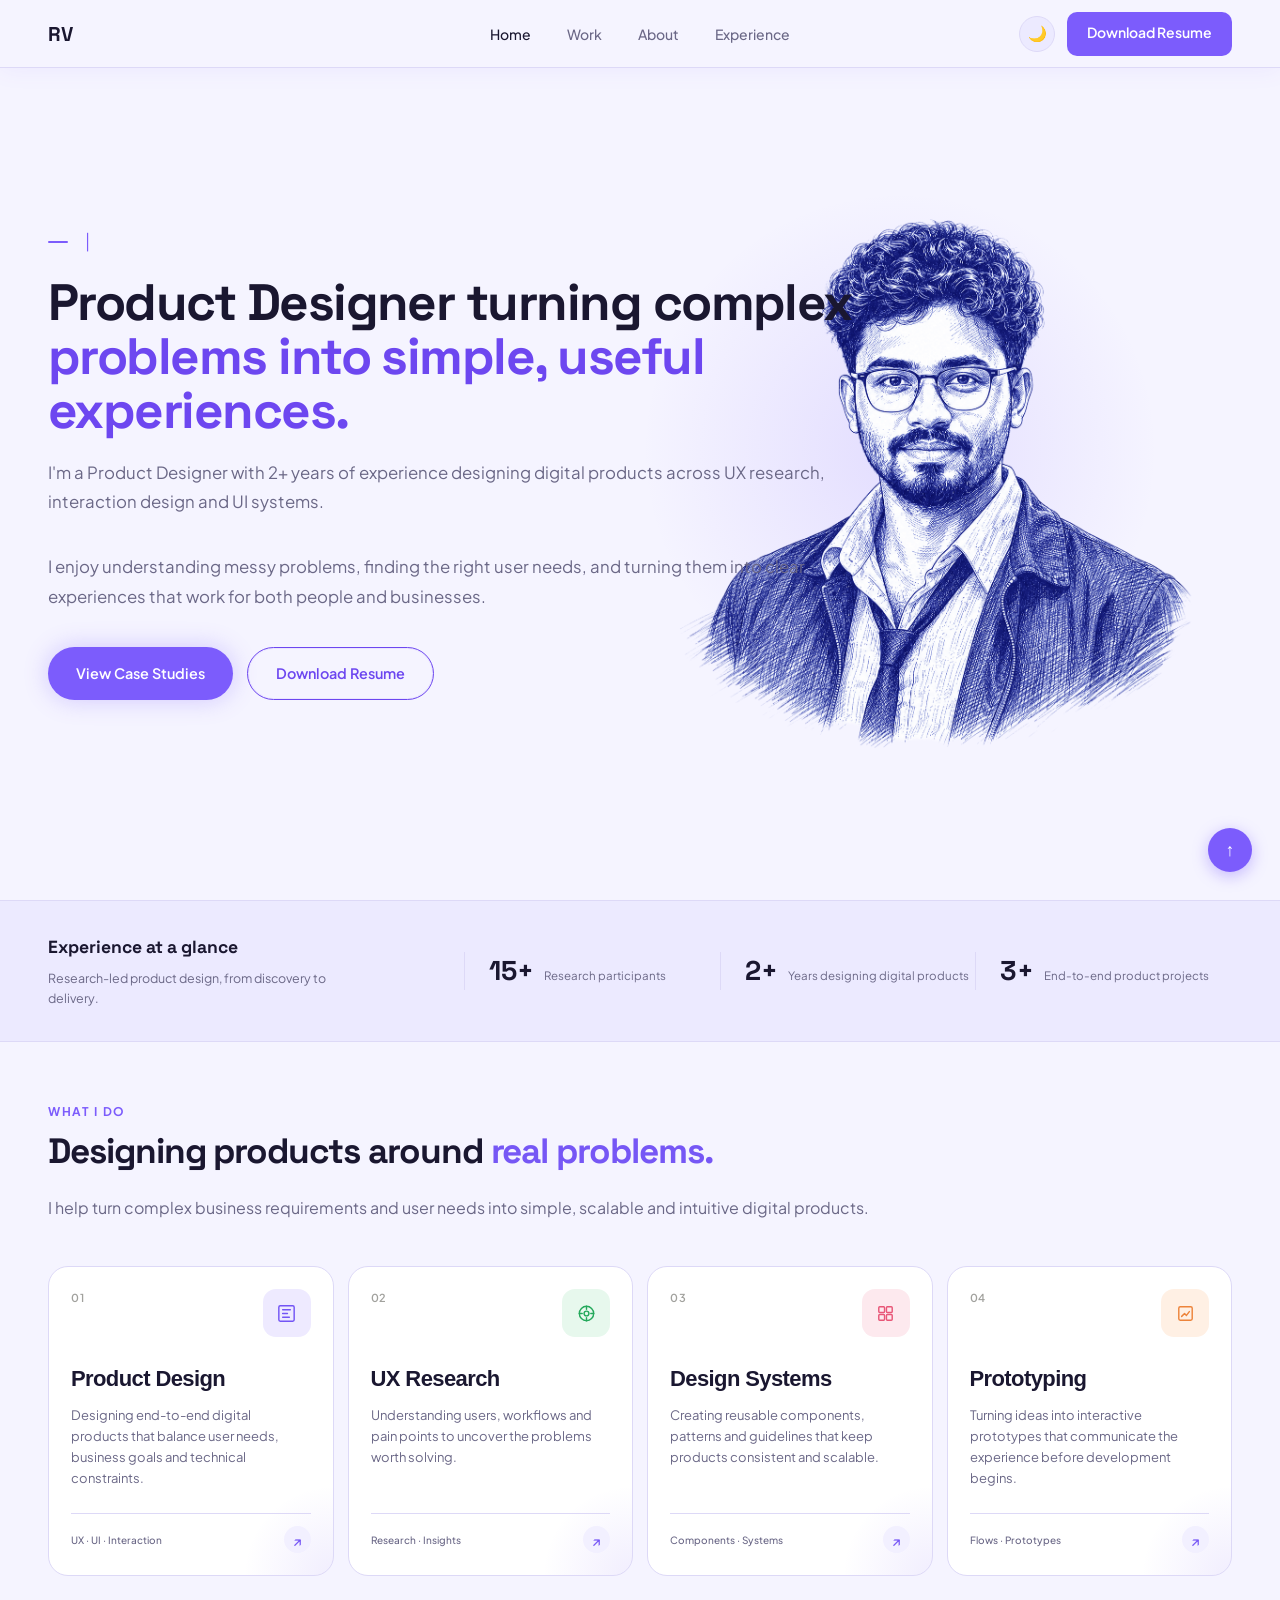
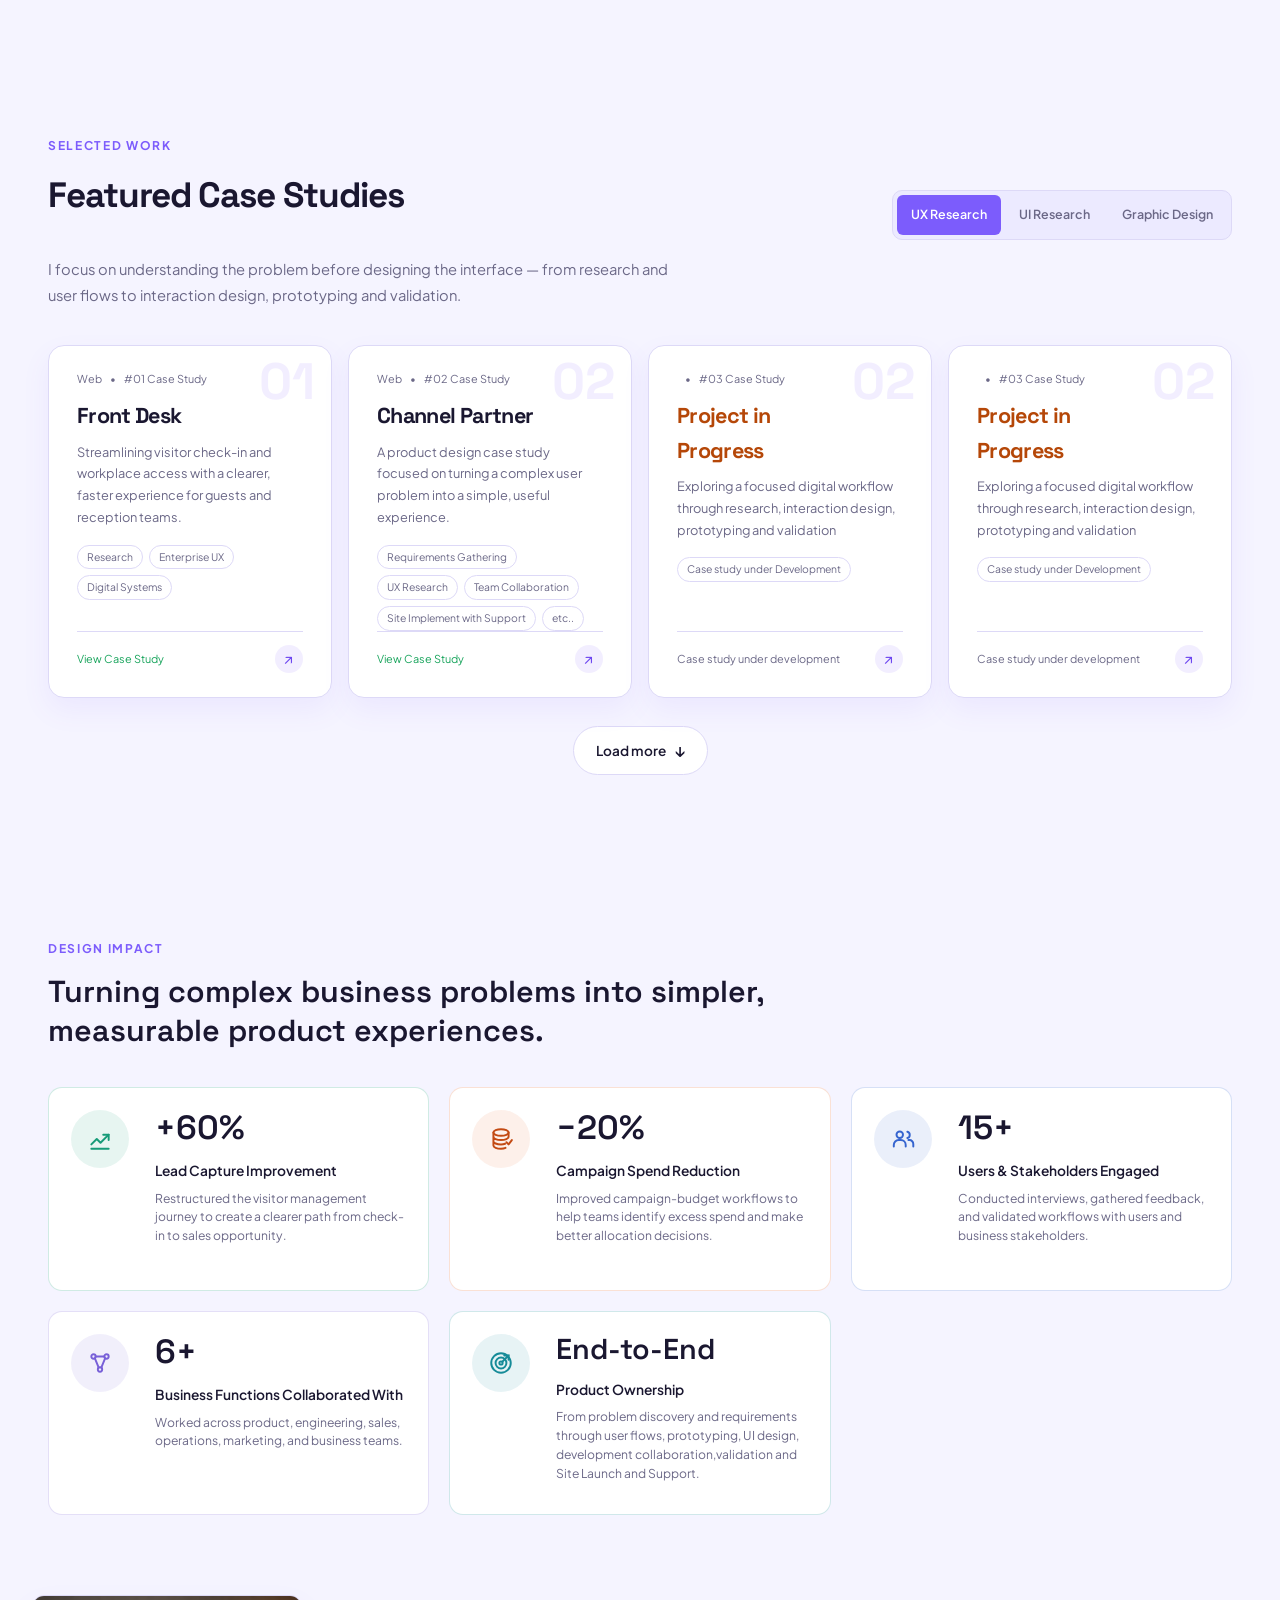
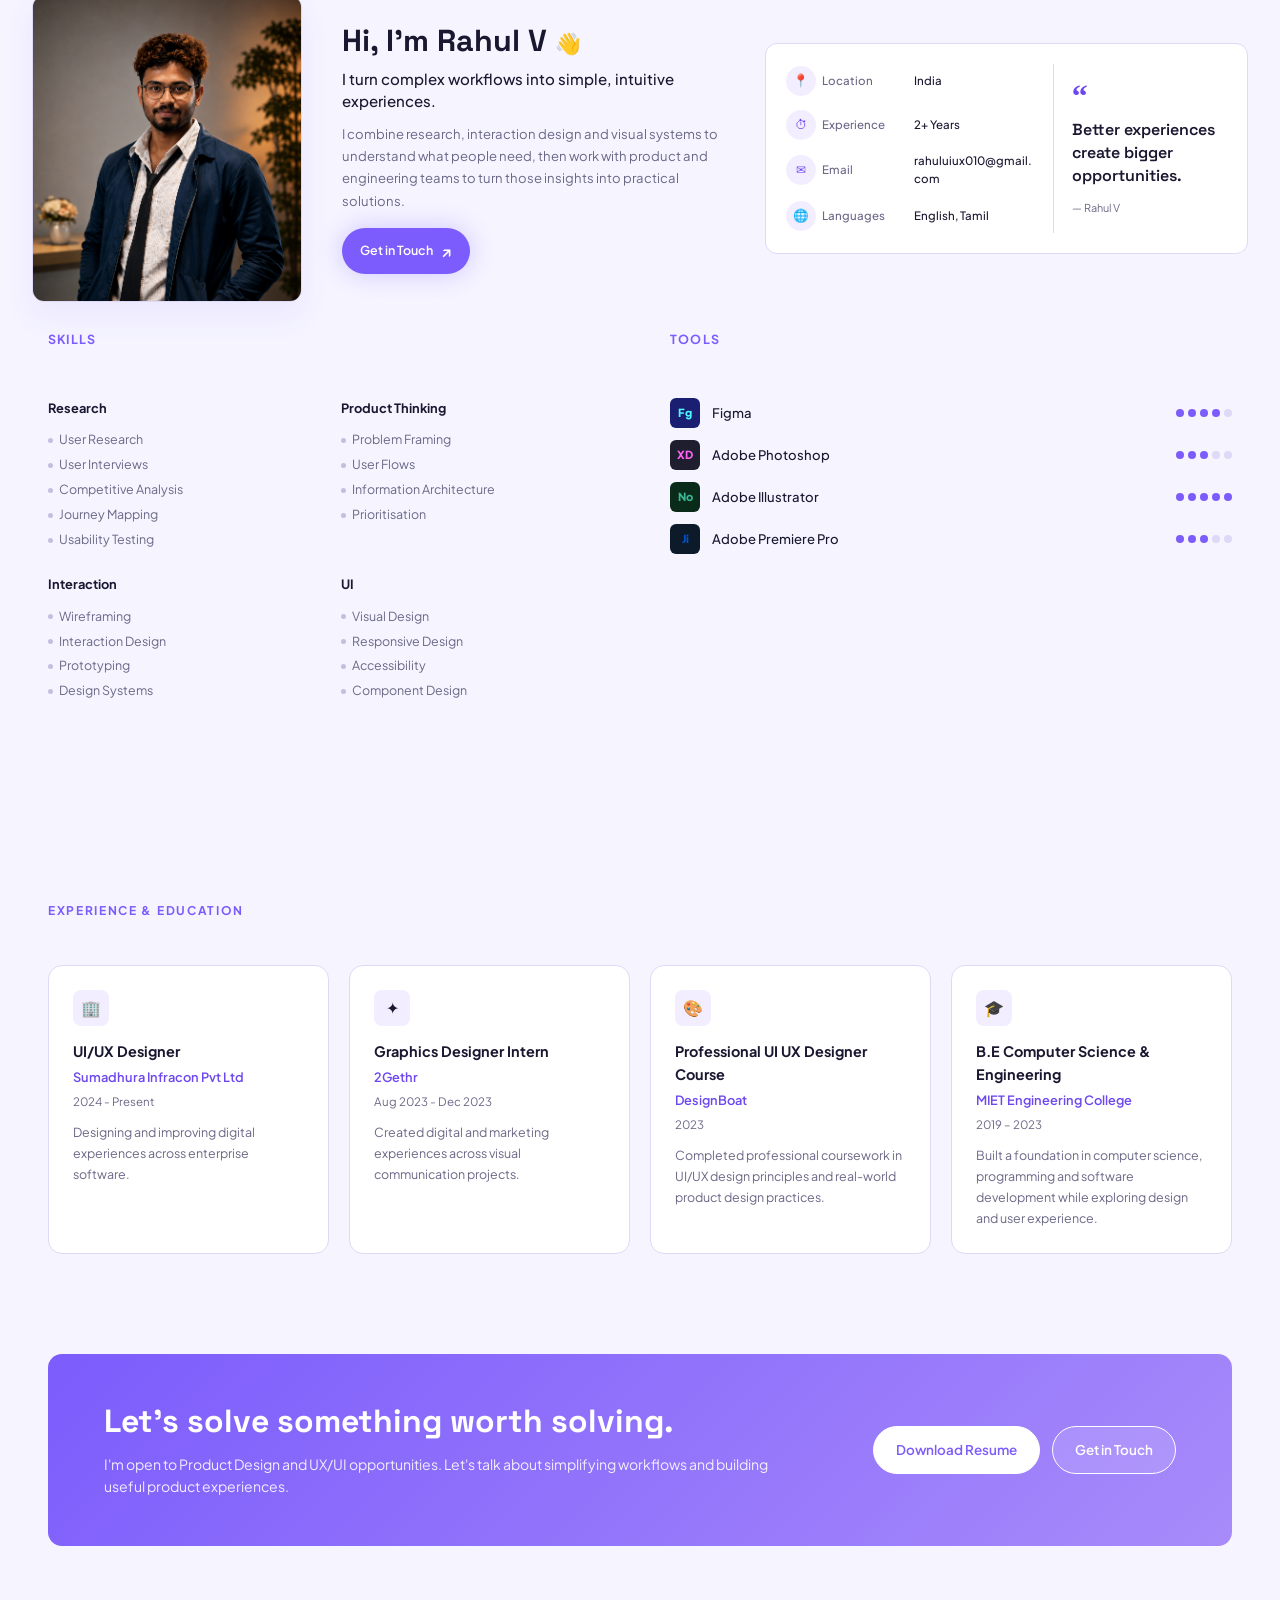
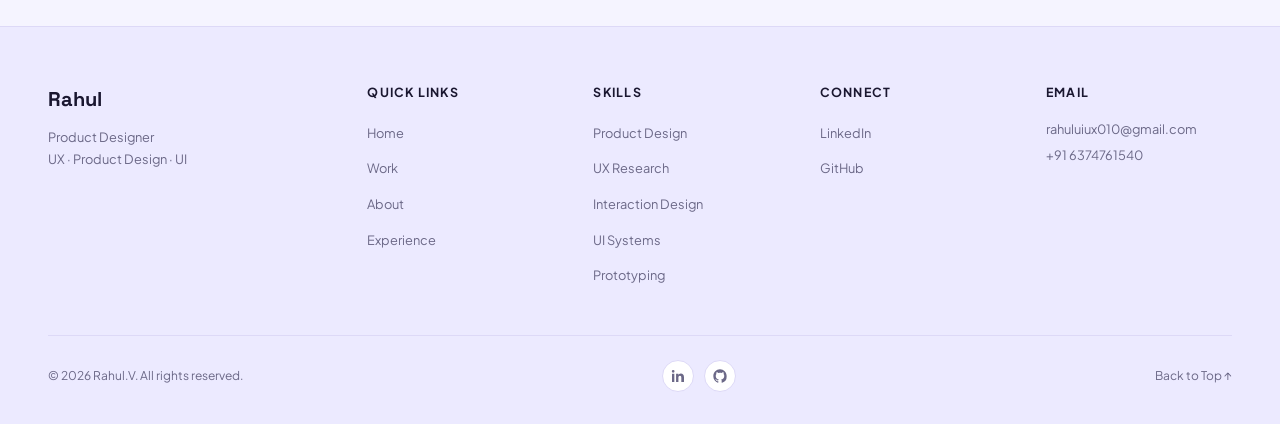
==== commit 8585f7e0: "Merge portfolio updates" ====
--- a/index.html
+++ b/index.html
@@ -30,52 +30,38 @@
 </nav>
 
 <!-- HERO -->
-<section class="impact-section" aria-labelledby="impact-title">
-  <div class="impact-inner">
-    <header class="impact-heading">
-      <span class="section-eyebrow">Design Impact</span>
-      <h2 id="impact-title">Turning complex business problems into simpler, measurable product experiences.</h2>
-    </header>
-
-    <div class="impact-grid">
-      <article class="impact-card impact-card-violet">
-        <span class="impact-icon" aria-hidden="true"><svg viewBox="0 0 24 24" fill="none"><path d="m12 3 8 4.5v9L12 21l-8-4.5v-9L12 3Z"/><path d="m4.5 7.8 7.5 4.3 7.5-4.3M12 12.1V21"/></svg></span>
-        <div class="impact-copy"><div class="impact-metric">3+</div><h3>Products Shipped</h3><p>End-to-end product work across enterprise workflows, internal tools, dashboards, and customer-facing experiences.</p></div>
-      </article>
-      <article class="impact-card impact-card-green">
-        <span class="impact-icon" aria-hidden="true"><svg viewBox="0 0 24 24" fill="none"><path d="m4 17 5-5 3.5 3.5L20 8"/><path d="M15 8h5v5M4 21h16"/></svg></span>
-        <div class="impact-copy"><div class="impact-metric">+60%</div><h3>Lead Capture Improvement</h3><p>Restructured the visitor management journey to create a clearer path from check-in to sales opportunity.</p></div>
-      </article>
-      <article class="impact-card impact-card-orange">
-        <span class="impact-icon" aria-hidden="true"><svg viewBox="0 0 24 24" fill="none"><ellipse cx="12" cy="6" rx="7" ry="3"/><path d="M5 6v4c0 1.7 3.1 3 7 3s7-1.3 7-3V6M5 10v4c0 1.7 3.1 3 7 3 1.4 0 2.7-.2 3.8-.6M5 14v4c0 1.7 3.1 3 7 3 1.6 0 3.1-.3 4.2-.8"/><path d="m17 15 2 2 3-4"/></svg></span>
-        <div class="impact-copy"><div class="impact-metric">−20%</div><h3>Campaign Spend Reduction</h3><p>Improved campaign-budget workflows to help teams identify excess spend and make better allocation decisions.</p></div>
-      </article>
-      <article class="impact-card impact-card-blue">
-        <span class="impact-icon" aria-hidden="true"><svg viewBox="0 0 24 24" fill="none"><circle cx="9" cy="8" r="3"/><path d="M3.5 19v-1.5A4.5 4.5 0 0 1 8 13h2a4.5 4.5 0 0 1 4.5 4.5V19M16 5.3a3 3 0 0 1 0 5.8M17 13h1a3.5 3.5 0 0 1 3.5 3.5V19"/></svg></span>
-        <div class="impact-copy"><div class="impact-metric">15+</div><h3>Users &amp; Stakeholders Engaged</h3><p>Conducted interviews, gathered feedback, and validated workflows with users and business stakeholders.</p></div>
-      </article>
-      <article class="impact-card impact-card-purple">
-        <span class="impact-icon" aria-hidden="true"><svg viewBox="0 0 24 24" fill="none"><circle cx="6" cy="6" r="2"/><circle cx="18" cy="6" r="2"/><circle cx="12" cy="18" r="2"/><path d="m8 6 8 0M7.2 7.6l3.6 8.6m6-8.6-3.6 8.6"/></svg></span>
-        <div class="impact-copy"><div class="impact-metric">6+</div><h3>Business Functions Collaborated With</h3><p>Worked across product, engineering, sales, operations, marketing, and business teams.</p></div>
-      </article>
-      <article class="impact-card impact-card-teal">
-        <span class="impact-icon" aria-hidden="true"><svg viewBox="0 0 24 24" fill="none"><circle cx="12" cy="12" r="9"/><circle cx="12" cy="12" r="5"/><circle cx="12" cy="12" r="1.5"/><path d="m13.2 10.8 6-6M15 5h4v4"/></svg></span>
-        <div class="impact-copy"><div class="impact-metric impact-metric-text">End-to-End</div><h3>Product Ownership</h3><p>From problem discovery and requirements through user flows, prototyping, UI design, development collaboration, validation, and launch support.</p></div>
-      </article>
-    </div>
-
-    <div class="impact-process">
-      <div class="impact-process-label"><span aria-hidden="true"></span>My Design Process</div>
-      <ol class="impact-steps">
-        <li class="impact-step-violet">Research</li>
-        <li class="impact-step-blue">Structure</li>
-        <li class="impact-step-green">Prototype</li>
-        <li class="impact-step-orange">Validate</li>
-        <li class="impact-step-purple">Ship</li>
-      </ol>
-    </div>
-  </div>
-</section>
+<section class="hero" id="hero">
+  <div class="hero-bg-circle"></div>
+  <div class="hero-content">
+    <div class="hero-eyebrow">
+      <span id="typewriter"></span><span class="cursor">|</span>
+    </div>
+    <h1 class="hero-h1"><span class="hero-lead">Product Designer turning complex</span><br><span class="hero-highlight">problems into simple, useful experiences.</span></h1>
+    <p class="hero-desc">I'm a Product Designer with 2+ years of experience designing digital products across UX research, interaction design and UI systems.</p>
+    <p class="hero-desc">I enjoy understanding messy problems, finding the right user needs, and turning them into clear experiences that work for both people and businesses.</p>
+    <div class="hero-actions">
+      <a href="#work" class="btn-primary">View Case Studies</a>
+      <a href="Homepage/source/Rahul_6374761540.pdf" download="rahul_6374761540.pdf" class="btn-secondary hero-download">Download Resume</a>
+    </div>
+  </div>
+  <div class="hero-image">
+    <img src="Homepage/source/Banner2.png" alt="Rahul, Product Designer">
+  </div>
+</section>
+
+<!-- TRUST BAR -->
+<section class="trust-bar" aria-labelledby="trust-heading">
+  <div class="trust-intro">
+    <h2 class="trust-label" id="trust-heading">Experience at a glance</h2>
+    <p class="trust-description">Research-led product design, from discovery to delivery.</p>
+  </div>
+  <div class="trust-stats">
+    <div class="trust-stat"><div class="n">15+</div><div class="l">Research participants</div></div>
+    <div class="trust-stat"><div class="n">2+</div><div class="l">Years designing digital products</div></div>
+    <div class="trust-stat"><div class="n">3+</div><div class="l">End-to-end product projects</div></div>
+  </div>
+</section>
+
  <section id="services" style="padding-top: 60px;">
   <div class="section-row what-intro-row">
     <div>
@@ -417,7 +403,7 @@
   <div class="footer-top">
     <div class="footer-brand">
       <div class="logo">Rahul</div>
-      <p>Product Designer<br>UI UX Designer <br> Graphic Designer <br></p>
+      <p>Product Designer<br>UX · Product Design · UI</p>
     </div>
     <div class="footer-col">
       <h4>Quick Links</h4>
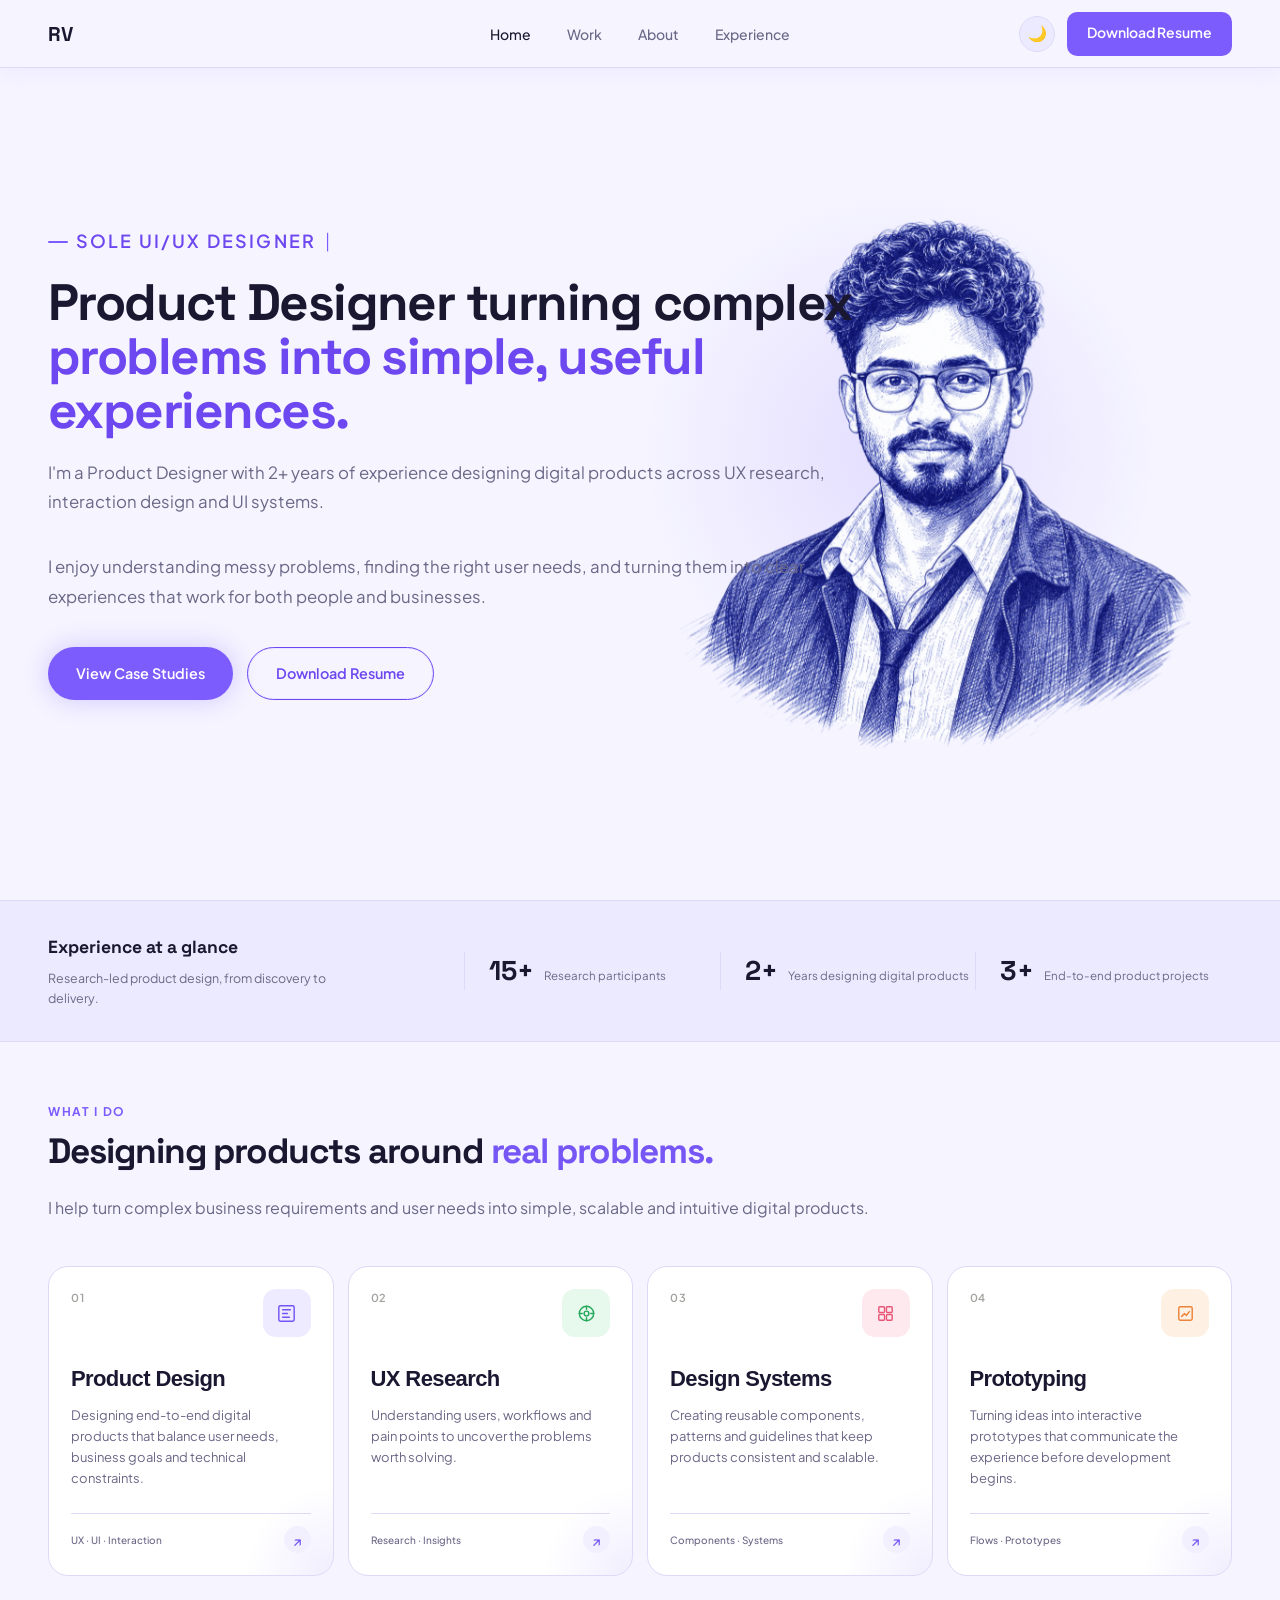
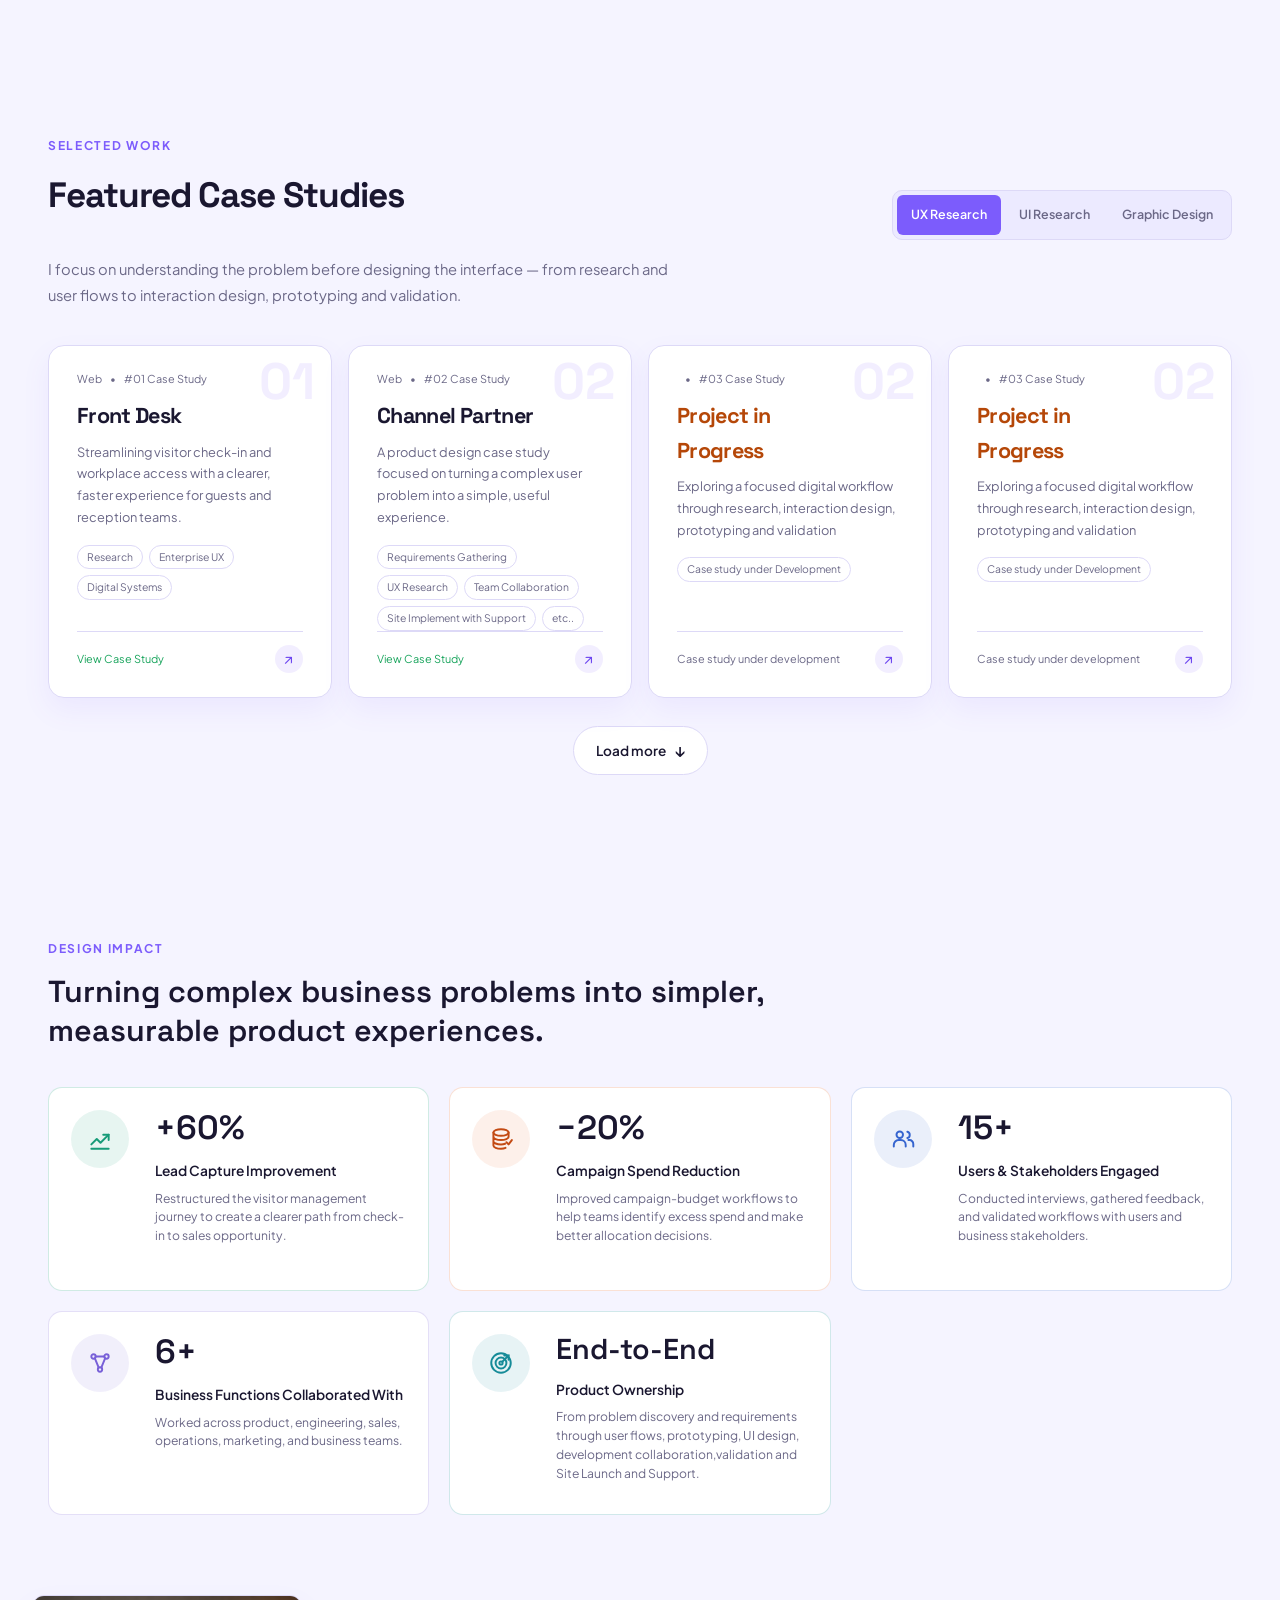
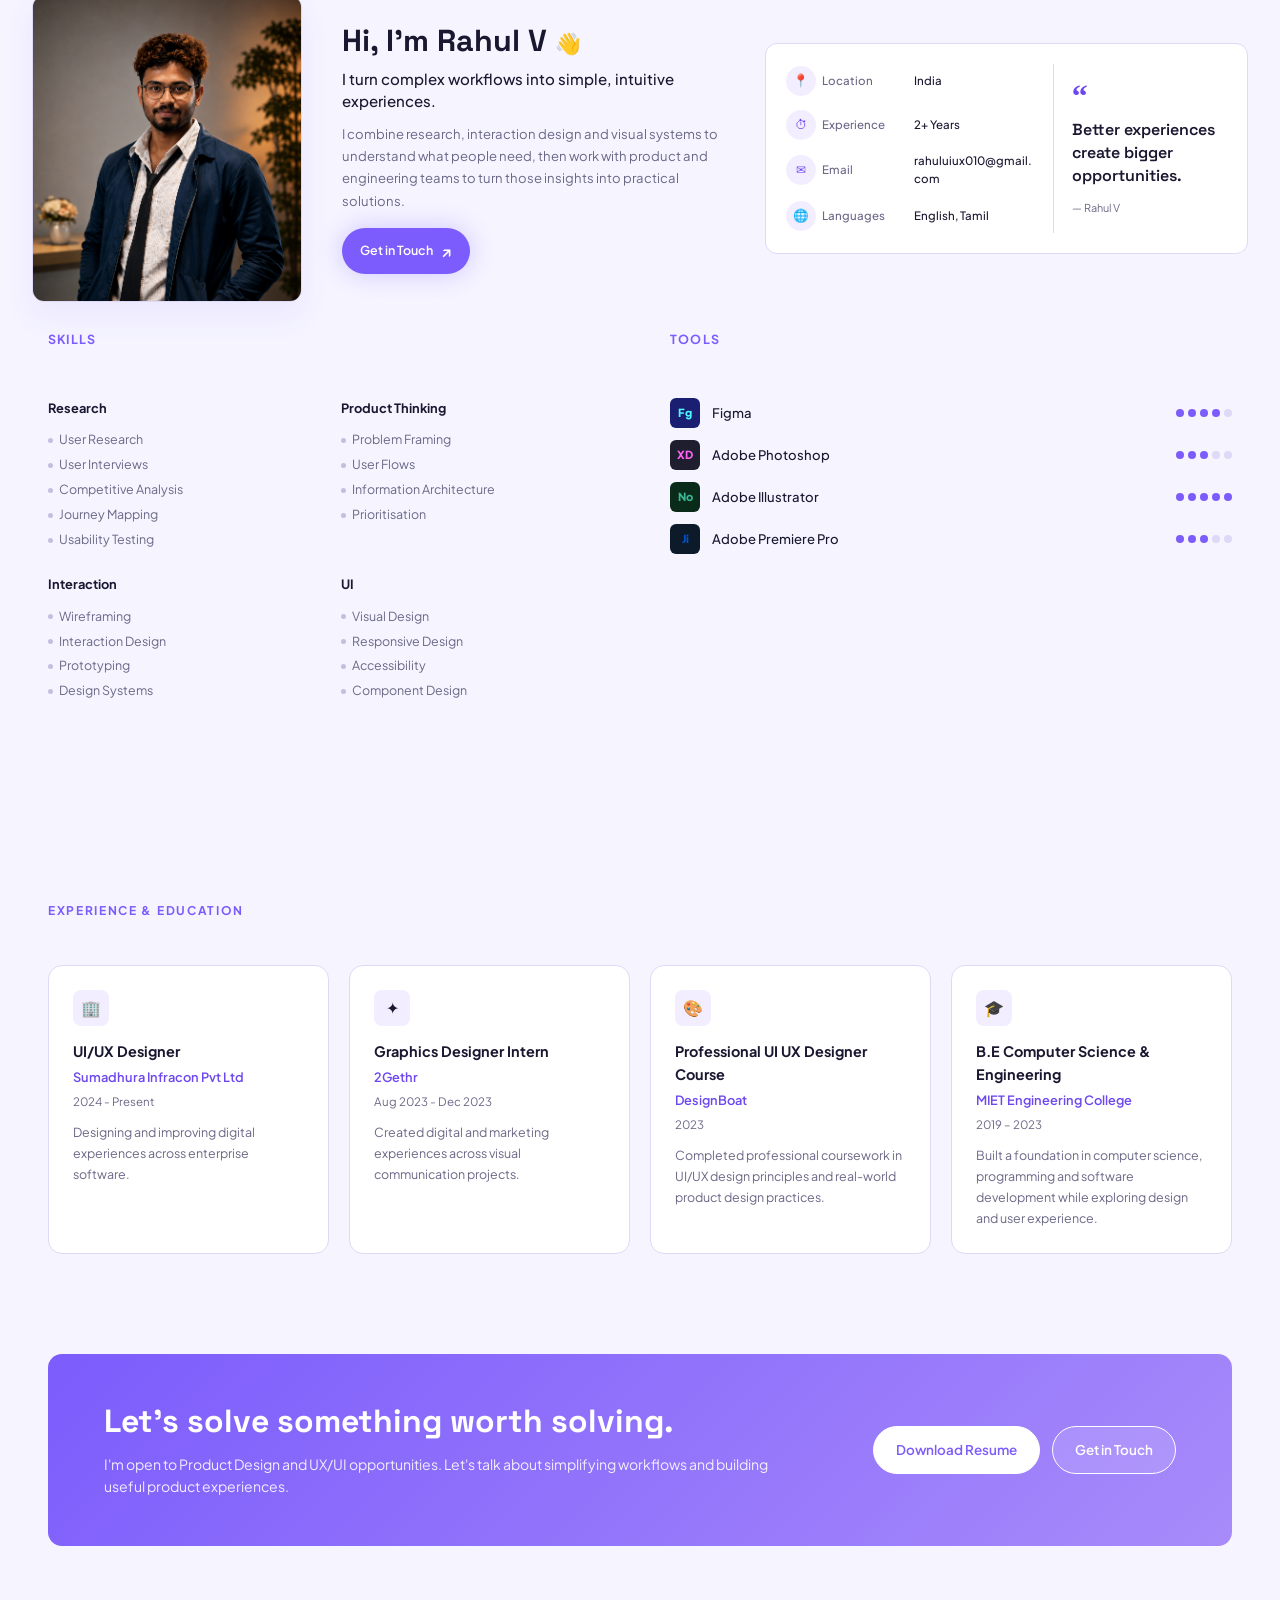
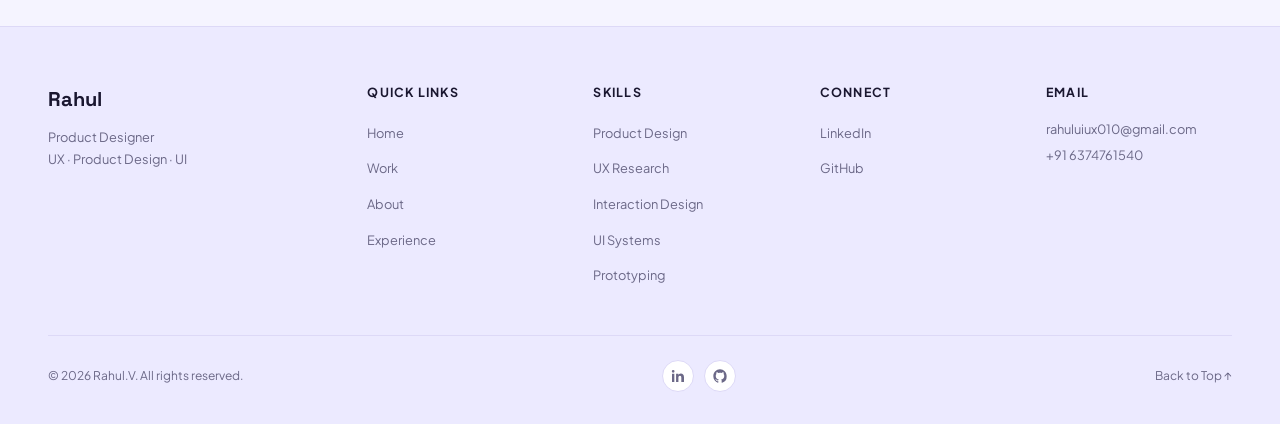
==== commit 8c2b2b9b: "Merge portfolio updates" ====
--- a/index.html
+++ b/index.html
@@ -28,6 +28,8 @@
     <a href="Homepage/source/Rahul_6374761540.pdf" download="rahul_6374761540.pdf" class="btn-talk">Download Resume</a>
   </div>
 </nav>
+
+
 
 <!-- HERO -->
 <section class="hero" id="hero">
--- a/style.css
+++ b/style.css
@@ -64,6 +64,9 @@
   *, *::before, *::after { transition: background-color 0.35s ease, border-color 0.35s ease, color 0.35s ease; }
 
   /* NAVIGATION */
+  .scroll-progress { position: fixed; top: 84px; bottom: 24px; left: 14px; z-index: 90; width: 4px; border-radius: 8px; background: var(--border); pointer-events: none; }
+  .scroll-progress::after { position: absolute; inset: 0; z-index: 1; border-radius: inherit; background: linear-gradient(to bottom, var(--accent-soft), var(--accent)); content: ""; transform: scaleY(var(--scroll-progress, 0)); transform-origin: top; }
+  .scroll-progress::before { position: absolute; top: clamp(7px, var(--scroll-marker-y, 0px), calc(100% - 7px)); left: 50%; z-index: 2; width: 14px; height: 14px; border: 3px solid var(--surface); border-radius: 50%; background: var(--accent); box-shadow: 0 0 0 2px var(--accent-glow); content: ""; transform: translate(-50%, -50%); transition: top 0.12s linear; }
   nav {
     position: fixed; top: 0; left: 0; right: 0; z-index: 100;
     display: flex; align-items: center; justify-content: space-between;
@@ -105,6 +108,9 @@
   .hero-h1 { font-family: var(--font-display); font-size: clamp(2.3rem, 4vw, 3.4rem); font-weight: 800; line-height: 1.05; letter-spacing: -0.03em; color: var(--text); margin-bottom: 20px; }
   .hero-h1 .hero-lead { color: var(--text); white-space: nowrap; }
   .hero-h1 .hero-highlight { color: var(--accent-soft); }
+  .motion-ready .hero-h1[data-reveal].is-visible .hero-lead { animation: hero-title-enter 0.75s cubic-bezier(0.2, 0.7, 0.2, 1) 80ms both; }
+  .motion-ready .hero-h1[data-reveal].is-visible .hero-highlight { animation: hero-title-enter 0.75s cubic-bezier(0.2, 0.7, 0.2, 1) 240ms both; }
+  @keyframes hero-title-enter { from { opacity: 0; filter: blur(6px); transform: translateY(0.38em); } to { opacity: 1; filter: blur(0); transform: translateY(0); } }
   .hero-desc { font-size: 1.05rem; color: var(--muted); max-width: 800px; margin-bottom: 36px; line-height: 1.75; }
   .hero-actions { display: flex; gap: 14px; flex-wrap: wrap; margin-bottom: 44px; }
   .btn-primary { background: var(--accent); color: #fff; padding: 14px 28px; border-radius: 40px; font-size: 0.9rem; font-weight: 600; text-decoration: none; display: inline-flex; align-items: center; gap: 8px; transition: transform 0.2s, box-shadow 0.2s; box-shadow: 0 0 24px rgba(124,92,252,0.3); }
@@ -216,14 +222,16 @@
   .impact-heading .section-eyebrow { margin-bottom: 14px; }
   .impact-heading h2 { color: var(--text); font-family: var(--font-display); font-size: 1.9rem; font-weight: 600; line-height: 1.3; }
   .impact-grid { display: grid; grid-template-columns: repeat(3, minmax(0, 1fr)); gap: 20px; margin-top: 36px; }
-  .impact-card { --impact-color: var(--accent); --impact-tint: var(--accent-glow); --impact-border: var(--border); display: grid; grid-template-columns: 64px minmax(0, 1fr); align-content: start; gap: 20px; min-height: 204px; padding: 22px; border: 1px solid var(--impact-border); border-radius: 14px; background: var(--card); }
+  .impact-card { --impact-color: var(--accent); --impact-tint: var(--accent-glow); --impact-border: var(--border); display: grid; grid-template-columns: 64px minmax(0, 1fr); align-content: start; gap: 20px; min-height: 204px; padding: 22px; border: 1px solid var(--impact-border); border-radius: 14px; background: var(--card); transition: transform 0.28s ease, border-color 0.28s ease, box-shadow 0.28s ease; }
+  .impact-card:hover { transform: translateY(-4px); border-color: var(--impact-color); box-shadow: 0 14px 30px var(--shadow); }
   .impact-card-violet { --impact-color: #7258ed; --impact-tint: rgba(114, 88, 237, 0.1); --impact-border: rgba(114, 88, 237, 0.2); }
   .impact-card-green { --impact-color: #169b78; --impact-tint: rgba(22, 155, 120, 0.1); --impact-border: rgba(22, 155, 120, 0.2); }
   .impact-card-orange { --impact-color: #c34a13; --impact-tint: rgba(230, 105, 48, 0.1); --impact-border: rgba(230, 105, 48, 0.2); }
   .impact-card-blue { --impact-color: #3564cf; --impact-tint: rgba(53, 100, 207, 0.1); --impact-border: rgba(53, 100, 207, 0.2); }
   .impact-card-purple { --impact-color: #7860d8; --impact-tint: rgba(120, 96, 216, 0.1); --impact-border: rgba(120, 96, 216, 0.2); }
   .impact-card-teal { --impact-color: #168b98; --impact-tint: rgba(22, 139, 152, 0.1); --impact-border: rgba(22, 139, 152, 0.2); }
-  .impact-icon { display: grid; width: 58px; height: 58px; place-items: center; border-radius: 50%; background: var(--impact-tint); color: var(--impact-color); }
+  .impact-icon { display: grid; width: 58px; height: 58px; place-items: center; border-radius: 50%; background: var(--impact-tint); color: var(--impact-color); transition: transform 0.28s ease; }
+  .impact-card:hover .impact-icon { transform: translateY(-2px) rotate(-5deg); }
   .impact-icon svg { width: 26px; height: 26px; stroke: currentColor; stroke-width: 1.8; stroke-linecap: round; stroke-linejoin: round; }
   .impact-metric { color: var(--text); font-family: var(--font-display); font-size: 2.1rem; font-weight: 600; line-height: 1.05; }
   .impact-metric-text { font-size: 1.8rem; }
@@ -236,6 +244,8 @@
   .impact-steps li { display: flex; flex: 1; align-items: center; gap: 10px; min-width: 0; color: var(--muted); font-size: 0.78rem; white-space: nowrap; }
   .impact-steps li::before { width: 8px; height: 8px; flex: 0 0 auto; border-radius: 50%; background: var(--step-color); content: ""; }
   .impact-steps li:not(:last-child)::after { height: 1px; flex: 1; min-width: 12px; margin: 0 12px 0 4px; background: var(--border); content: ""; }
+  .impact-steps li[data-reveal].is-visible::before { animation: impact-step-arrive 0.42s cubic-bezier(0.2, 0.7, 0.2, 1) both; animation-delay: var(--reveal-delay, 0ms); }
+  @keyframes impact-step-arrive { from { opacity: 0.35; transform: scale(0.45); } to { opacity: 1; transform: scale(1); } }
   .impact-step-violet { --step-color: #8062ed; }
   .impact-step-blue { --step-color: #5380e8; }
   .impact-step-green { --step-color: #1aa77e; }
@@ -289,8 +299,8 @@
 
   /* EXPERIENCE SECTION */
   .exp-grid { display: grid; grid-template-columns: repeat(4, 1fr); gap: 20px; margin-top: 44px; }
-  .exp-card { background: var(--card); border: 1px solid var(--border); border-radius: var(--radius); padding: 24px; transition: border-color 0.2s; }
-  .exp-card:hover { border-color: var(--accent); }
+  .exp-card { background: var(--card); border: 1px solid var(--border); border-radius: var(--radius); padding: 24px; transition: transform 0.25s ease, border-color 0.25s ease, box-shadow 0.25s ease; }
+  .exp-card:hover { transform: translateY(-4px); border-color: var(--accent); box-shadow: 0 12px 26px var(--shadow); }
   .exp-icon { width: 36px; height: 36px; border-radius: 8px; background: var(--accent-glow); display: flex; align-items: center; justify-content: center; margin-bottom: 14px; font-size: 1rem; }
   .exp-role { font-weight: 700; font-size: 0.9rem; margin-bottom: 4px; }
   .exp-company { font-size: 0.8rem; color: var(--accent-soft); font-weight: 600; margin-bottom: 6px; }
@@ -319,6 +329,15 @@
   .btn-white:hover { transform: translateY(-2px); }
   .btn-ghost-white { background: rgba(255,255,255,0.15); color: #fff; padding: 13px 24px; border-radius: 40px; font-size: 0.88rem; font-weight: 600; text-decoration: none; border: 1px solid rgba(255,255,255,0.3); display: flex; align-items: center; gap: 8px; transition: background 0.2s; }
   .btn-ghost-white:hover { background: rgba(255,255,255,0.25); }
+
+  /* PAGE REVEALS */
+  .motion-ready [data-reveal] { transition: opacity 0.65s ease, transform 0.65s cubic-bezier(0.2, 0.7, 0.2, 1), border-color 0.28s ease, box-shadow 0.28s ease; transition-delay: var(--reveal-delay, 0ms); }
+  .motion-ready [data-reveal]:not(.is-visible) { opacity: 0; transform: translateY(18px); }
+  .motion-ready [data-reveal].is-visible { opacity: 1; }
+  .motion-ready [data-reveal].is-visible:not(:hover) { transform: translateY(0); }
+  .motion-ready .hero-image img[data-reveal].is-visible { animation: banner-enter 0.9s cubic-bezier(0.2, 0.7, 0.2, 1) both, banner-drift 7s ease-in-out 0.9s infinite; }
+  @keyframes banner-enter { from { opacity: 0; scale: 0.94; } 72% { opacity: 1; scale: 1.015; } to { opacity: 1; scale: 1; } }
+  @keyframes banner-drift { 0%, 100% { translate: 0 0; } 50% { translate: 0 -8px; } }
 
   /* FOOTER */
   footer { background: var(--surface); border-top: 1px solid var(--border); padding: 56px 48px 32px; }
@@ -399,6 +418,7 @@
     .footer-bottom { flex-wrap: wrap; gap: 18px; }
   }
   @media (max-width: 600px) {
+    .scroll-progress { top: 76px; bottom: 18px; left: 8px; }
     nav { height: 62px; padding: 0 16px; }
     .nav-logo { font-size: 1.1rem; }
     .nav-cta { gap: 0; }
@@ -463,6 +483,8 @@
   @media (prefers-reduced-motion: reduce) {
     html { scroll-behavior: auto; }
     *, *::before, *::after { transition-duration: 0.01ms !important; animation-duration: 0.01ms !important; animation-iteration-count: 1 !important; }
+    .motion-ready [data-reveal] { opacity: 1; transform: none; transition: none; }
+    .hero-h1 .hero-lead, .hero-h1 .hero-highlight { opacity: 1; filter: none; transform: none; animation: none; }
   }
 
   /* WHAT I DO SECTION */
